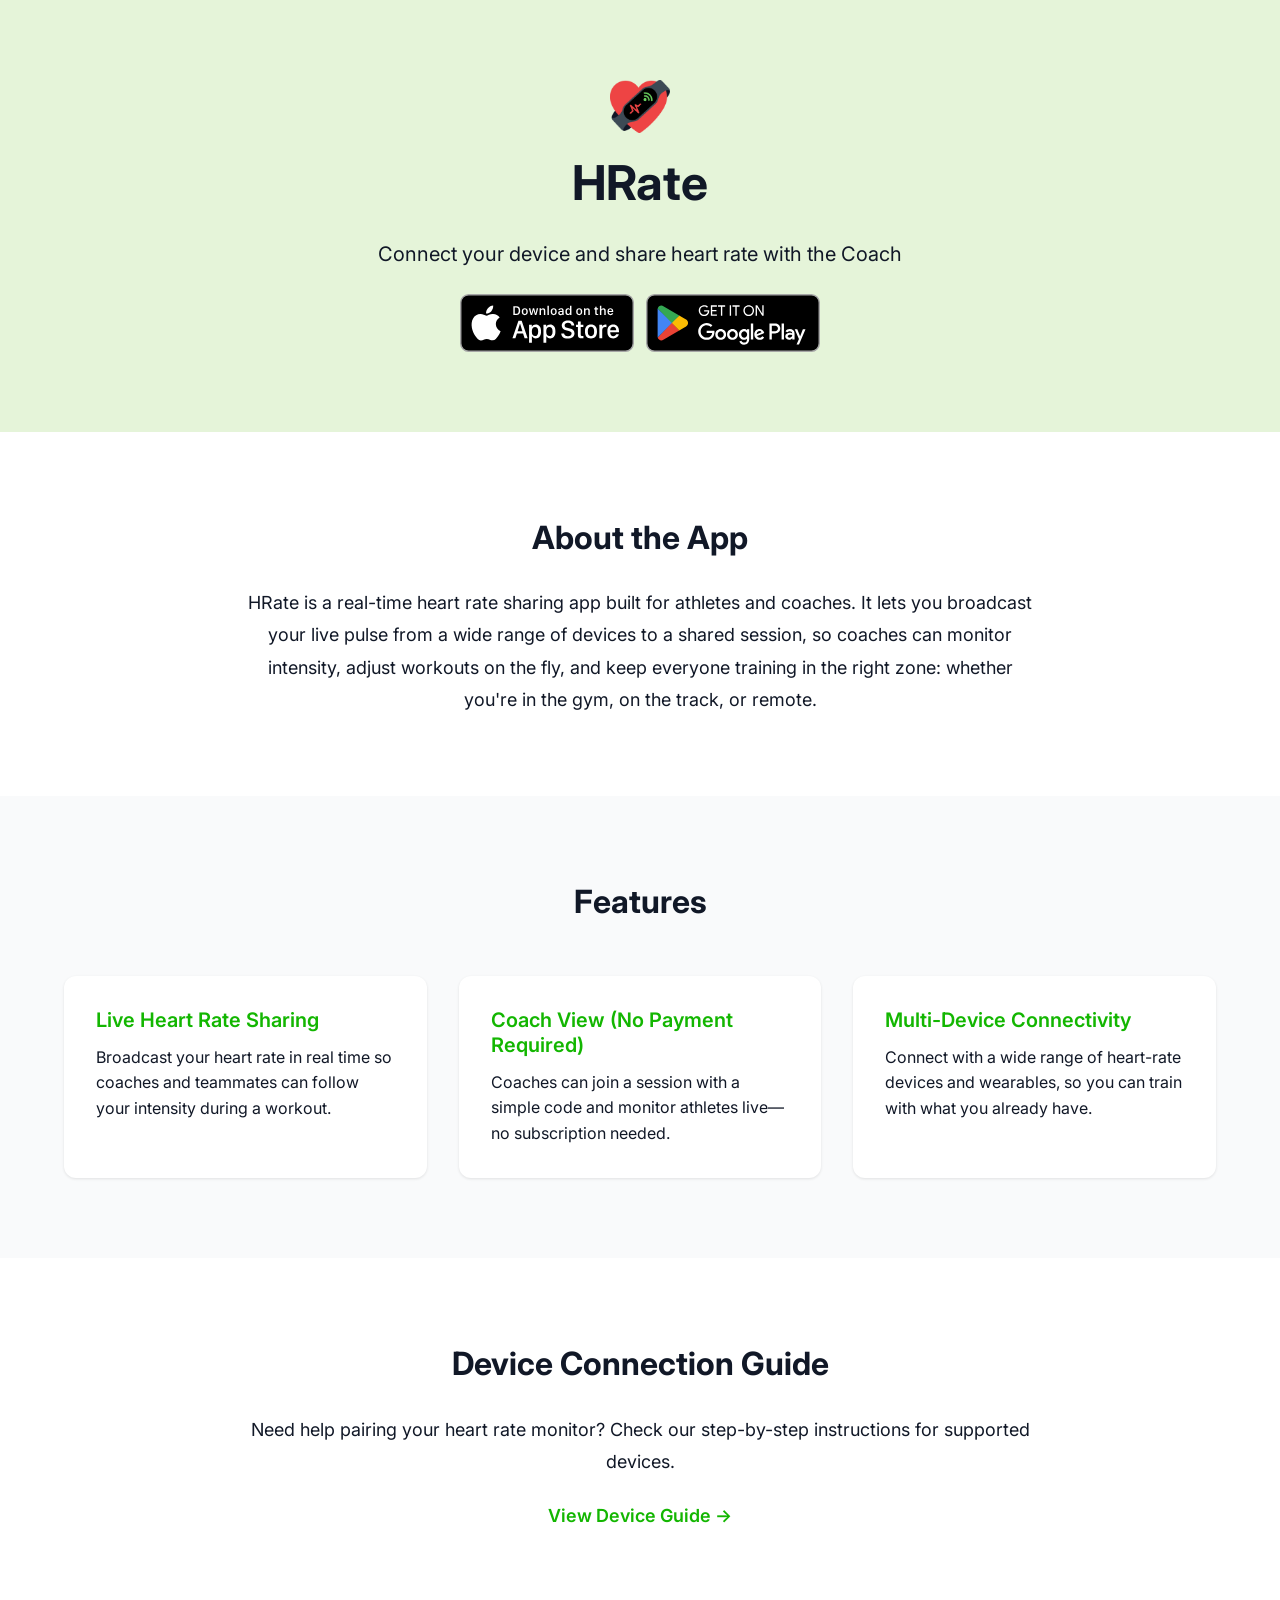
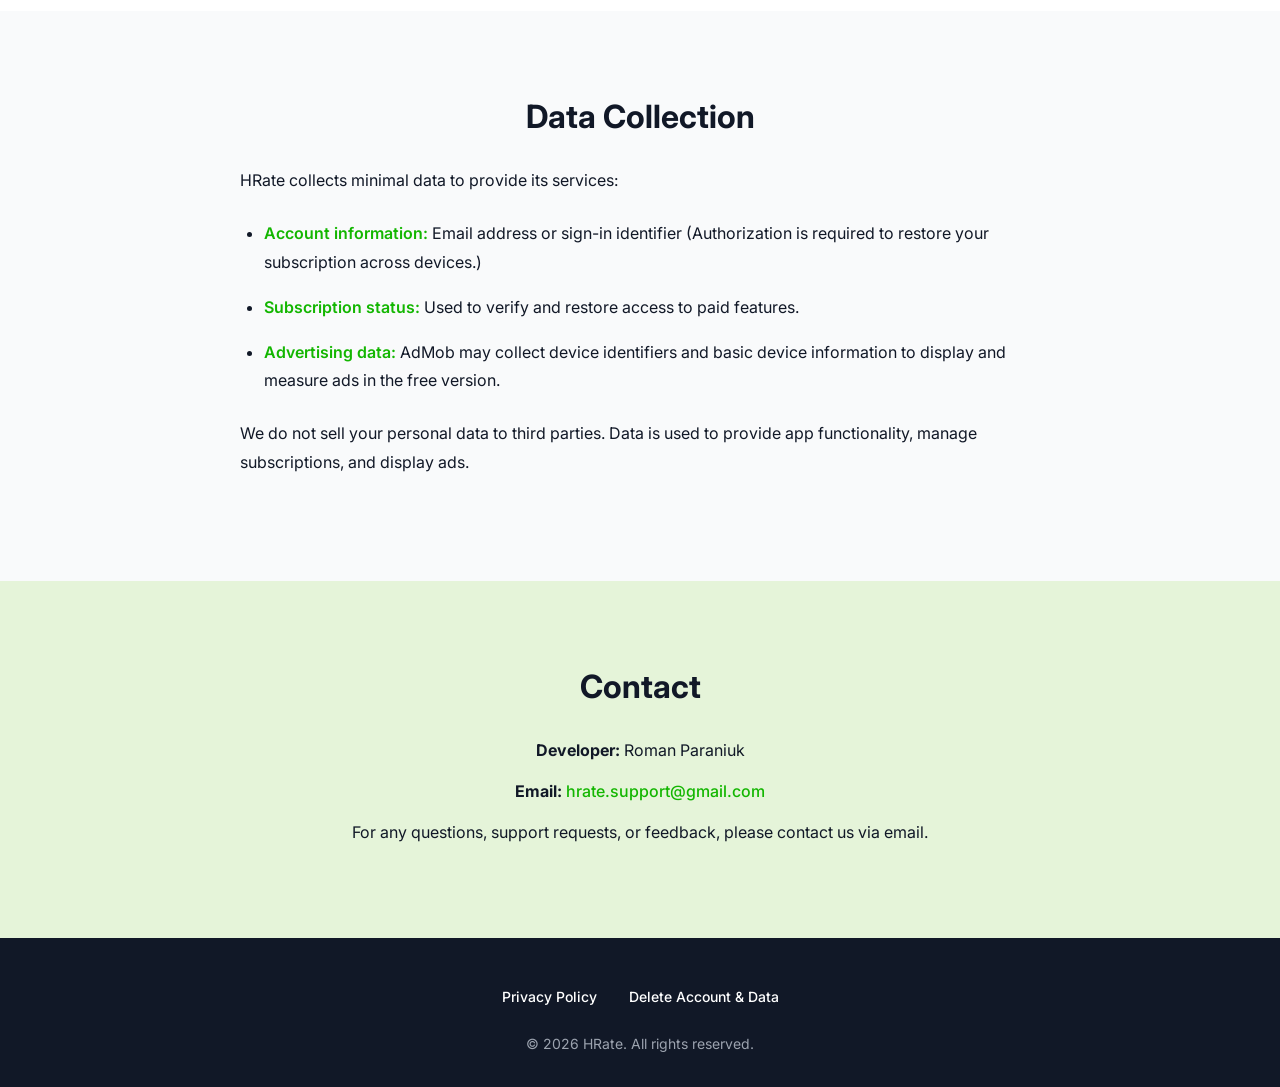
==== index.html @ 050e7916 "site has been updated" ====
<!doctype html>
<html lang="en">
  <head>
    <meta charset="UTF-8" />
    <meta name="viewport" content="width=device-width, initial-scale=1.0" />
    <title>HRate - Real-Time Heart Rate Sharing</title>
    <link rel="preconnect" href="https://fonts.googleapis.com">
    <link rel="preconnect" href="https://fonts.gstatic.com" crossorigin>
    <link href="https://fonts.googleapis.com/css2?family=Inter:wght@400;500;600;700&display=swap" rel="stylesheet">
    <link rel="stylesheet" href="./style.css">
</head>
  <body>
    <header>
      <section class="hero">
        <div class="container">
            <div>
                <img src="./img/heartshare_hero.webp" alt="HRate Logo" class="hero-logo" width="60" height="60">
            </div>
          <h2 class="hero-title">HRate</h2>
          <p class="hero-subtitle">Connect your device and share heart rate with the Coach</p>
            <div class="store-buttons">
                <a href="#" class="store-button"><img src="./img/app-store.svg" alt="" width="120" height="40"></a>
                <a href="#" class="store-button"><img src="./img/google-play.svg" alt="" width="120" height="40"></a>
            </div>
        </div>
      </section>
    </header>

    <main>
      <section class="about">
        <div class="container">
          <h3 class="section-title">About the App</h3>
          <p class="about-text">
            HRate is a real-time heart rate sharing app built for athletes and coaches.
            It lets you broadcast your live pulse from a wide range of devices to a shared session,
            so coaches can monitor intensity, adjust workouts on the fly, and keep everyone training
            in the right zone: whether you're in the gym, on the track, or remote.
          </p>
        </div>
      </section>

      <section class="features">
        <div class="container">
          <h3 class="section-title">Features</h3>
          <div class="feature-grid">
            <div class="feature-card">
              <h4 class="feature-title">Live Heart Rate Sharing</h4>
              <p class="feature-text">
                Broadcast your heart rate in real time so coaches and teammates can follow your
                intensity during a workout.
              </p>
            </div>

            <div class="feature-card">
              <h4 class="feature-title">Coach View (No Payment Required)</h4>
              <p class="feature-text">
                Coaches can join a session with a simple code and monitor athletes live—no
                subscription needed.
              </p>
            </div>

            <div class="feature-card">
              <h4 class="feature-title">Multi-Device Connectivity</h4>
              <p class="feature-text">
                Connect with a wide range of heart-rate devices and wearables, so you can train
                with what you already have.
              </p>
            </div>
          </div>
        </div>
      </section>

      <section class="devices-guide">
        <div class="container">
          <h3 class="section-title">Device Connection Guide</h3>
          <p class="about-text">
            Need help pairing your heart rate monitor? Check our step-by-step instructions for supported devices.
          </p>
          <div style="text-align: center; margin-top: 24px;">
            <a href="./connect-device.html" class="guide-link">View Device Guide &rarr;</a>
          </div>
        </div>
      </section>

      <section class="data-collection">
        <div class="container">
          <h3 class="section-title">Data Collection</h3>
          <p class="data-text">
            HRate collects minimal data to provide its services:
          </p>
          <ul class="data-list">
            <li>
              <strong>Account information:</strong> Email address or sign-in identifier
              (Authorization is required to restore your subscription across devices.)
            </li>
            <li>
              <strong>Subscription status:</strong> Used to verify and restore access to paid features.
            </li>
            <li>
              <strong>Advertising data:</strong> AdMob may collect device identifiers and basic
              device information to display and measure ads in the free version.
            </li>
          </ul>
          <p class="data-text">
            We do not sell your personal data to third parties. Data is used to provide app
            functionality, manage subscriptions, and display ads.
          </p>
        </div>
      </section>

      <section id="contact" class="contact">
        <div class="container">
          <h3 class="section-title">Contact</h3>
          <p class="contact-text"><strong>Developer:</strong> Roman Paraniuk</p>
          <p class="contact-text"><strong>Email:</strong> <a href="mailto:hrate.support@gmail.com">hrate.support@gmail.com</a></p>
          <p class="contact-text">
            For any questions, support requests, or feedback, please contact us via email.
          </p>
        </div>
      </section>
    </main>

    <footer class="footer">
      <div class="container">
        <nav class="footer-nav">
          <a href="./privacy.html" class="footer-link">Privacy Policy</a>
          <a href="./delete-account.html" class="footer-link">Delete Account & Data</a>
        </nav>
        <p class="footer-copyright">&copy; 2026 HRate. All rights reserved.</p>
      </div>
    </footer>
  </body>
</html>
---- style.css ----
* {
    margin: 0;
    padding: 0;
    box-sizing: border-box;
}

body {
    font-family: 'Inter', -apple-system, BlinkMacSystemFont, 'Segoe UI', Roboto, sans-serif;
    color: #111827;
    line-height: 1.6;
    background-color: #ffffff;
}

.container {
    max-width: 1200px;
    margin: 0 auto;
    padding: 0 24px;
}

.header {
    padding: 24px 0;
    border-bottom: 1px solid #e5e7eb;
}

.logo {
    font-size: 24px;
    font-weight: 700;
    color: #13B601;
    text-decoration: none;
    display: flex;
    align-items: center;
    gap: 8px;
    width: fit-content;
    text-align: center;
    margin: 0 auto;
}

.hero-logo {
    width: 60px;
    height: auto;
    display: block;
    margin: 0 auto 12px;
    padding: 0;
}

.header-logo {
    width: 32px;
    height: auto;
    display: block;
    margin: 0;
    padding: 0;
    border-radius: 8px;
}

.hero {
    background-color: #E5F4D9;
    padding: 80px 0;
    text-align: center;
}

.hero-title {
    font-size: 48px;
    font-weight: 700;
    color: #111827;
    margin-bottom: 16px;
}

.hero-subtitle {
    font-size: 20px;
    color: #111827;
    font-weight: 400;
    max-width: 600px;
    margin: 0 auto;
}

.store-buttons {
    display: grid;
    gap: 12px;
    grid-template-columns: 1fr 1fr;
    max-width: 360px;
    margin: 24px auto 0;
}

.store-button {
    transition: all .3s ease-in-out;
    width: 100%;
}

.store-button img {
    width: 100%;
    height: auto;
    display: block;
}

.store-button:hover, .store-button:focus {
    filter: brightness(1.1);
    transform: scale(1.05);
}

.about {
    padding: 80px 0;
}

.section-title {
    font-size: 32px;
    font-weight: 700;
    color: #111827;
    margin-bottom: 24px;
    text-align: center;
}

.about-text {
    font-size: 18px;
    line-height: 1.8;
    color: #111827;
    max-width: 800px;
    margin: 0 auto;
    text-align: center;
}

.features {
    background-color: #f9fafb;
    padding: 80px 0;
}

.feature-grid {
    display: grid;
    grid-template-columns: repeat(3, 1fr);
    gap: 32px;
    margin-top: 48px;
}

.feature-card {
    background-color: #ffffff;
    padding: 32px;
    border-radius: 12px;
    box-shadow: 0 1px 3px rgba(0, 0, 0, 0.1);
    transition: transform 0.2s, box-shadow 0.2s;
}

.feature-card:hover {
    transform: translateY(-4px);
    box-shadow: 0 4px 12px rgba(19, 182, 1, 0.15);
}

.feature-title {
    font-size: 20px;
    font-weight: 600;
    color: #13B601;
    margin-bottom: 12px;
    line-height: 1.25;
}

.feature-text {
    font-size: 16px;
    line-height: 1.6;
    color: #111827;
}

.data-collection {
    padding: 80px 0;
    background-color: #f9fafb;
}

.devices-guide {
    padding: 80px 0;
}

.guide-link {
    color: #13B601;
    font-size: 18px;
    font-weight: 600;
    text-decoration: none;
    transition: color 0.2s;
}

.guide-link:hover {
    text-decoration: underline;
}

.data-text {
    font-size: 16px;
    line-height: 1.8;
    color: #111827;
    max-width: 800px;
    margin: 0 auto 24px;
}

.data-list {
    max-width: 800px;
    margin: 24px auto;
    padding-left: 24px;
}

.data-list li {
    font-size: 16px;
    line-height: 1.8;
    color: #111827;
    margin-bottom: 16px;
}

.data-list strong {
    color: #13B601;
    font-weight: 600;
}

.contact {
    background-color: #E5F4D9;
    padding: 80px 0;
}

.contact-text {
    font-size: 16px;
    line-height: 1.8;
    color: #111827;
    max-width: 800px;
    margin: 0 auto 12px;
    text-align: center;
}

.contact-text a {
    color: #13B601;
    text-decoration: none;
    font-weight: 500;
}

.contact-text a:hover {
    text-decoration: underline;
}

.footer {
    background-color: #111827;
    color: #ffffff;
    padding: 48px 0 32px;
}

.footer-nav {
    display: flex;
    justify-content: center;
    gap: 32px;
    margin-bottom: 24px;
    flex-wrap: wrap;
}

.footer-link {
    color: #ffffff;
    text-decoration: none;
    font-size: 14px;
    font-weight: 500;
    transition: color 0.2s;
}

.footer-link:hover {
    color: #13B601;
}

.footer-copyright {
    text-align: center;
    font-size: 14px;
    color: #9ca3af;
}

.legal-page {
    padding: 80px 0;
    max-width: 900px;
    margin: 0 auto;
}

.legal-title {
    font-size: 40px;
    font-weight: 700;
    color: #111827;
    margin-bottom: 16px;
}

.legal-updated {
    font-size: 14px;
    color: #6b7280;
    margin-bottom: 48px;
}

.legal-content h2 {
    font-size: 24px;
    font-weight: 600;
    color: #13B601;
    margin-top: 48px;
    margin-bottom: 16px;
}

.legal-content p {
    font-size: 16px;
    line-height: 1.8;
    color: #111827;
    margin-bottom: 16px;
}

.legal-content ul,
.legal-content ol {
    margin: 16px 0 24px 24px;
}

.legal-content li {
    font-size: 16px;
    line-height: 1.8;
    color: #111827;
    margin-bottom: 12px;
}

.legal-content strong {
    font-weight: 600;
    color: #111827;
}

.legal-content a {
    color: #13B601;
    text-decoration: none;
    font-weight: 500;
}

.legal-content a:hover {
    text-decoration: underline;
}

.device-intro {
    padding: 80px 0;
    text-align: center;
}

.device-list {
    list-style: none;
    margin: 24px 0 0;
    padding: 0;
}

.device-list li {
    margin-bottom: 8px;
}

.device-list li a {
    color: #13B601;
    font-size: 18px;
    font-weight: 500;
    text-decoration: none;
}

.device-list li a:hover {
    text-decoration: underline;
}

.device-section {
    padding: 80px 0;
}

.device-section--grey {
    background-color: #f9fafb;
}

.device-section--white {
    background-color: #ffffff;
}

.device-title {
    font-size: 28px;
    font-weight: 600;
    color: #13B601;
    margin-bottom: 32px;
    text-align: center;
}

.device-title small {
    display: block;
    font-size: 16px;
    font-weight: 400;
    color: #6b7280;
    margin-top: 4px;
}

.device-steps {
    display: flex;
    flex-wrap: wrap;
    justify-content: center;
    gap: 32px;
}

.device-step {
    text-align: center;
    display: flex;
    flex-direction: column;
    align-items: center;
    width: 280px;
}

.device-step-img {
    width: 100%;
    max-width: 280px;
    height: auto;
    border-radius: 12px;
    box-shadow: 0 1px 3px rgba(0, 0, 0, 0.1);
    margin-bottom: 16px;
}

.device-step-desc {
    font-size: 15px;
    line-height: 1.6;
    color: #111827;
    max-width: 280px;
}

.device-step--video {
    width: 100%;
    max-width: 640px;
}

.device-video-wrap {
    position: relative;
    width: 100%;
    padding-bottom: 56.25%;
    border-radius: 12px;
    overflow: hidden;
    box-shadow: 0 1px 3px rgba(0, 0, 0, 0.1);
    margin-bottom: 16px;
}

.device-video-wrap iframe {
    position: absolute;
    inset: 0;
    width: 100%;
    height: 100%;
    border: none;
}

.device-step--video .device-step-desc {
    max-width: 640px;
    text-align: center;
}

@media (max-width: 768px) {
    .hero-title {
        font-size: 36px;
    }

    .hero-subtitle {
        font-size: 18px;
    }

    .section-title {
        font-size: 28px;
    }

    .about,
    .features,
    .data-collection,
    .contact {
        padding: 48px 0;
    }

    .feature-grid {
        grid-template-columns: 1fr;
    }

    .device-steps {
        grid-template-columns: 1fr;
    }

    .device-section {
        padding: 48px 0;
    }

    .device-intro {
        padding: 48px 0;
    }

    .device-title {
        font-size: 24px;
    }

    .legal-page {
        padding: 48px 0;
    }

    .legal-title {
        font-size: 32px;
    }

    .legal-content h2 {
        font-size: 20px;
    }

    .footer-nav {
        flex-direction: column;
        align-items: center;
        gap: 16px;
    }
}
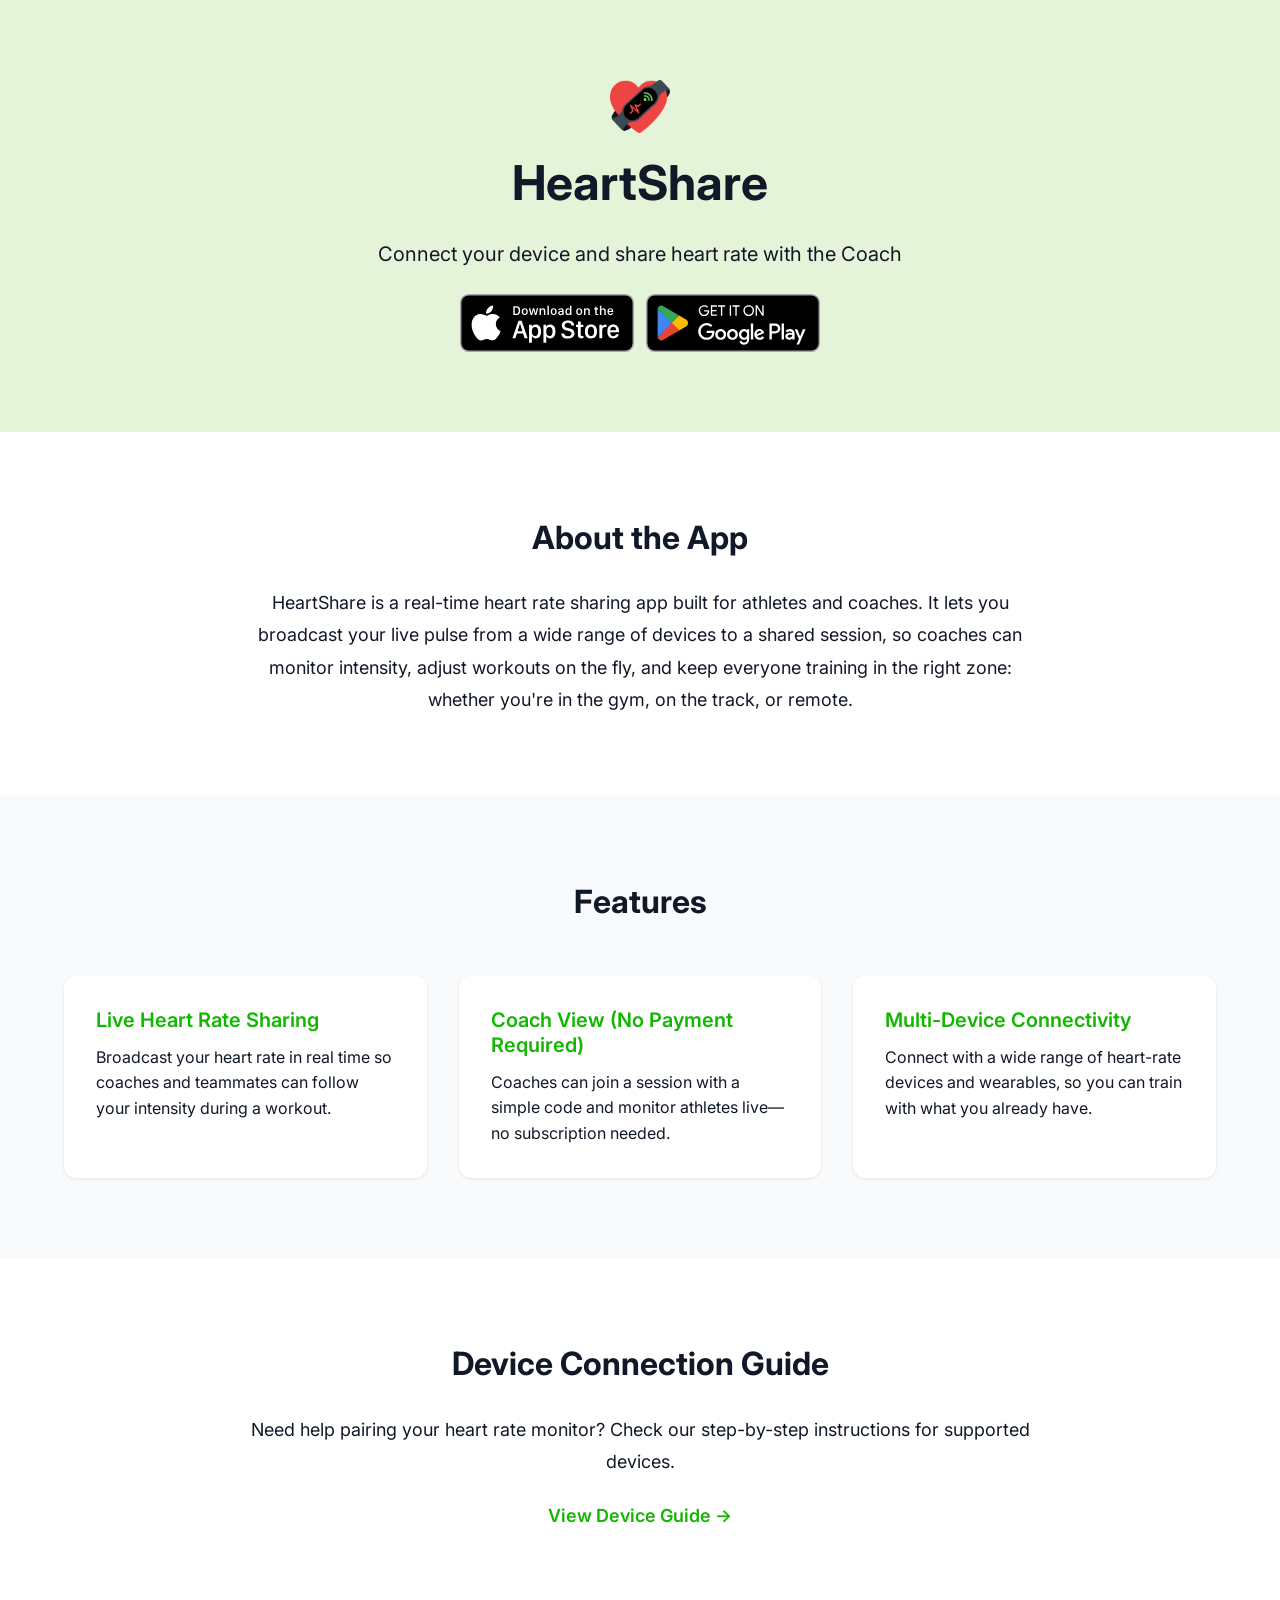
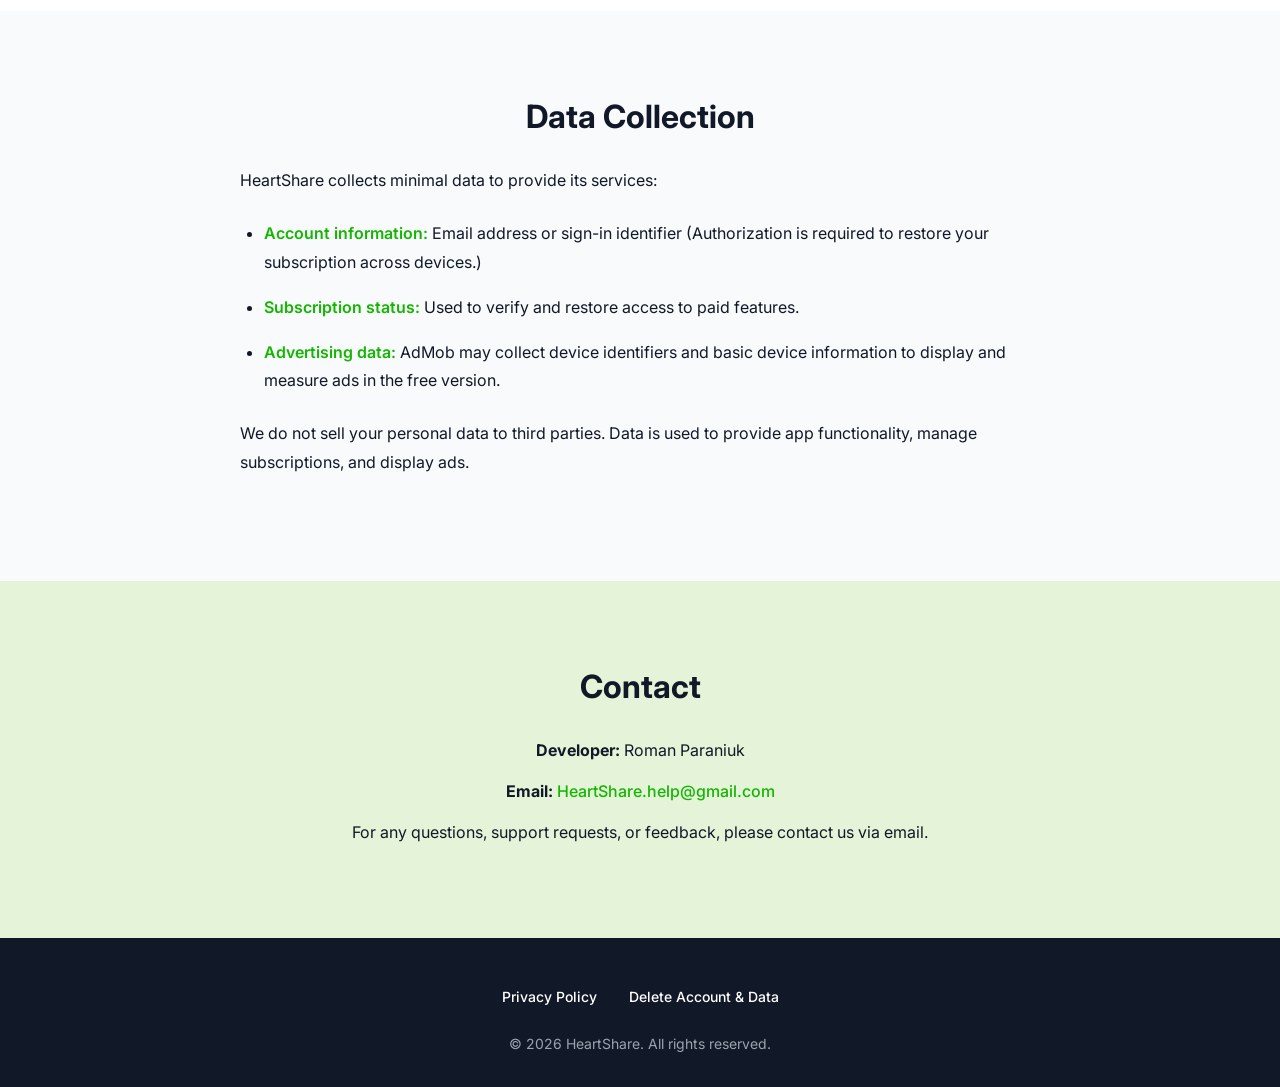
==== commit 34dbb89e: "renamed to HeartShare" ====
--- a/index.html
+++ b/index.html
@@ -3,7 +3,7 @@
   <head>
     <meta charset="UTF-8" />
     <meta name="viewport" content="width=device-width, initial-scale=1.0" />
-    <title>HRate - Real-Time Heart Rate Sharing</title>
+    <title>HeartShare - Real-Time Heart Rate Sharing</title>
     <link rel="preconnect" href="https://fonts.googleapis.com">
     <link rel="preconnect" href="https://fonts.gstatic.com" crossorigin>
     <link href="https://fonts.googleapis.com/css2?family=Inter:wght@400;500;600;700&display=swap" rel="stylesheet">
@@ -14,9 +14,9 @@
       <section class="hero">
         <div class="container">
             <div>
-                <img src="./img/heartshare_hero.webp" alt="HRate Logo" class="hero-logo" width="60" height="60">
+                <img src="./img/heartshare_hero.webp" alt="HeartShare Logo" class="hero-logo" width="60" height="60">
             </div>
-          <h2 class="hero-title">HRate</h2>
+          <h2 class="hero-title">HeartShare</h2>
           <p class="hero-subtitle">Connect your device and share heart rate with the Coach</p>
             <div class="store-buttons">
                 <a href="#" class="store-button"><img src="./img/app-store.svg" alt="" width="120" height="40"></a>
@@ -31,7 +31,7 @@
         <div class="container">
           <h3 class="section-title">About the App</h3>
           <p class="about-text">
-            HRate is a real-time heart rate sharing app built for athletes and coaches.
+            HeartShare is a real-time heart rate sharing app built for athletes and coaches.
             It lets you broadcast your live pulse from a wide range of devices to a shared session,
             so coaches can monitor intensity, adjust workouts on the fly, and keep everyone training
             in the right zone: whether you're in the gym, on the track, or remote.
@@ -86,7 +86,7 @@
         <div class="container">
           <h3 class="section-title">Data Collection</h3>
           <p class="data-text">
-            HRate collects minimal data to provide its services:
+            HeartShare collects minimal data to provide its services:
           </p>
           <ul class="data-list">
             <li>
@@ -112,7 +112,7 @@
         <div class="container">
           <h3 class="section-title">Contact</h3>
           <p class="contact-text"><strong>Developer:</strong> Roman Paraniuk</p>
-          <p class="contact-text"><strong>Email:</strong> <a href="mailto:hrate.support@gmail.com">hrate.support@gmail.com</a></p>
+          <p class="contact-text"><strong>Email:</strong> <a href="mailto:HeartShare.help@gmail.com">HeartShare.help@gmail.com</a></p>
           <p class="contact-text">
             For any questions, support requests, or feedback, please contact us via email.
           </p>
@@ -126,7 +126,7 @@
           <a href="./privacy.html" class="footer-link">Privacy Policy</a>
           <a href="./delete-account.html" class="footer-link">Delete Account & Data</a>
         </nav>
-        <p class="footer-copyright">&copy; 2026 HRate. All rights reserved.</p>
+        <p class="footer-copyright">&copy; 2026 HeartShare. All rights reserved.</p>
       </div>
     </footer>
   </body>
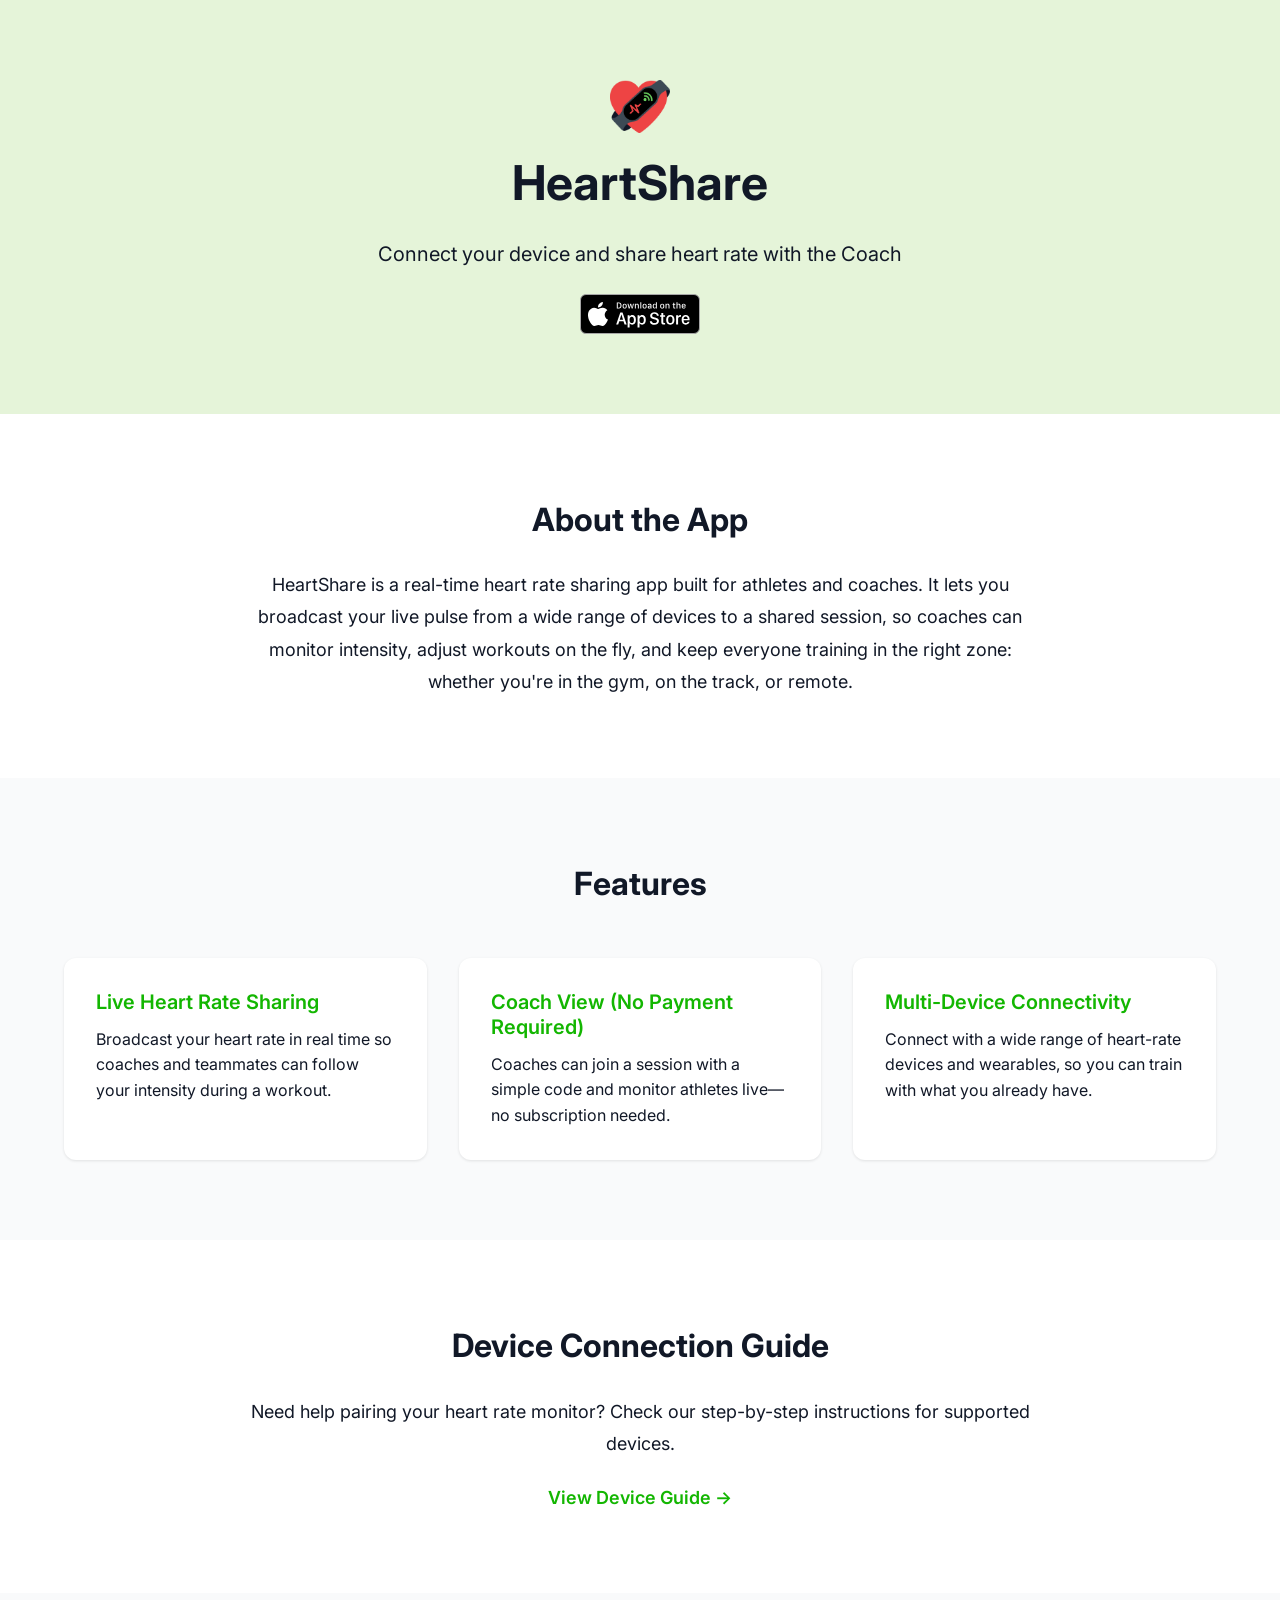
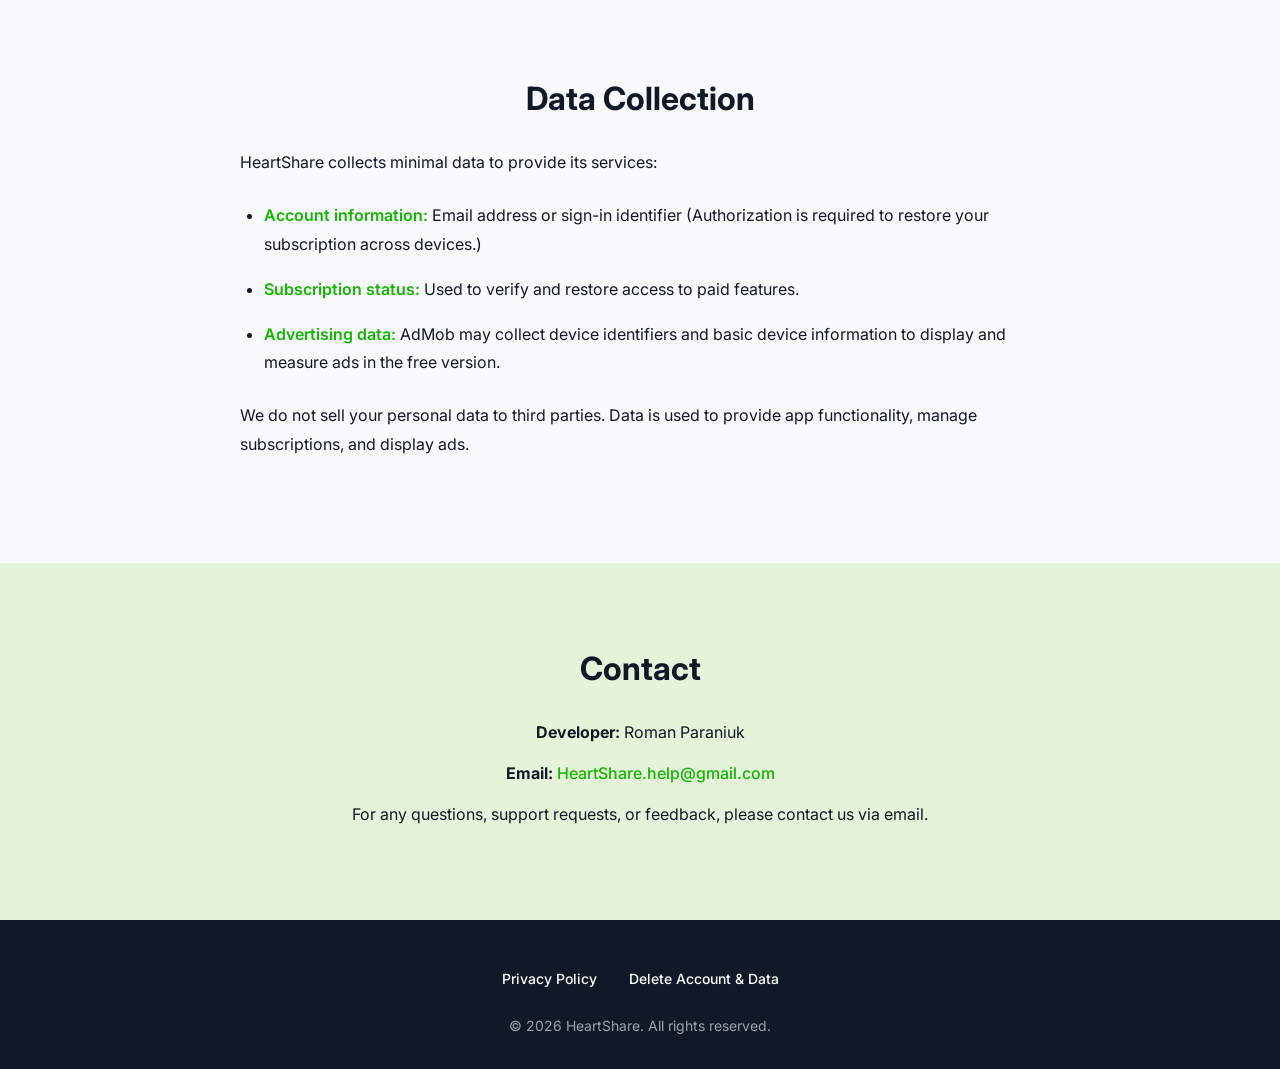
==== commit ebf19422: "Add App Store link and update button layout" ====
--- a/index.html
+++ b/index.html
@@ -18,9 +18,8 @@
             </div>
           <h2 class="hero-title">HeartShare</h2>
           <p class="hero-subtitle">Connect your device and share heart rate with the Coach</p>
-            <div class="store-buttons">
-                <a href="#" class="store-button"><img src="./img/app-store.svg" alt="" width="120" height="40"></a>
-                <a href="#" class="store-button"><img src="./img/google-play.svg" alt="" width="120" height="40"></a>
+            <div class="store-button-container">
+                <a href="https://apps.apple.com/ua/app/heartshare/id6759251996" target="_blank" class="store-button"><img src="./img/app-store.svg" alt="Download on the App Store" width="120" height="40"></a>
             </div>
         </div>
       </section>
--- a/style.css
+++ b/style.css
@@ -73,11 +73,9 @@
     margin: 0 auto;
 }
 
-.store-buttons {
-    display: grid;
-    gap: 12px;
-    grid-template-columns: 1fr 1fr;
-    max-width: 360px;
+.store-button-container {
+    display: flex;
+    max-width: 120px;
     margin: 24px auto 0;
 }
 
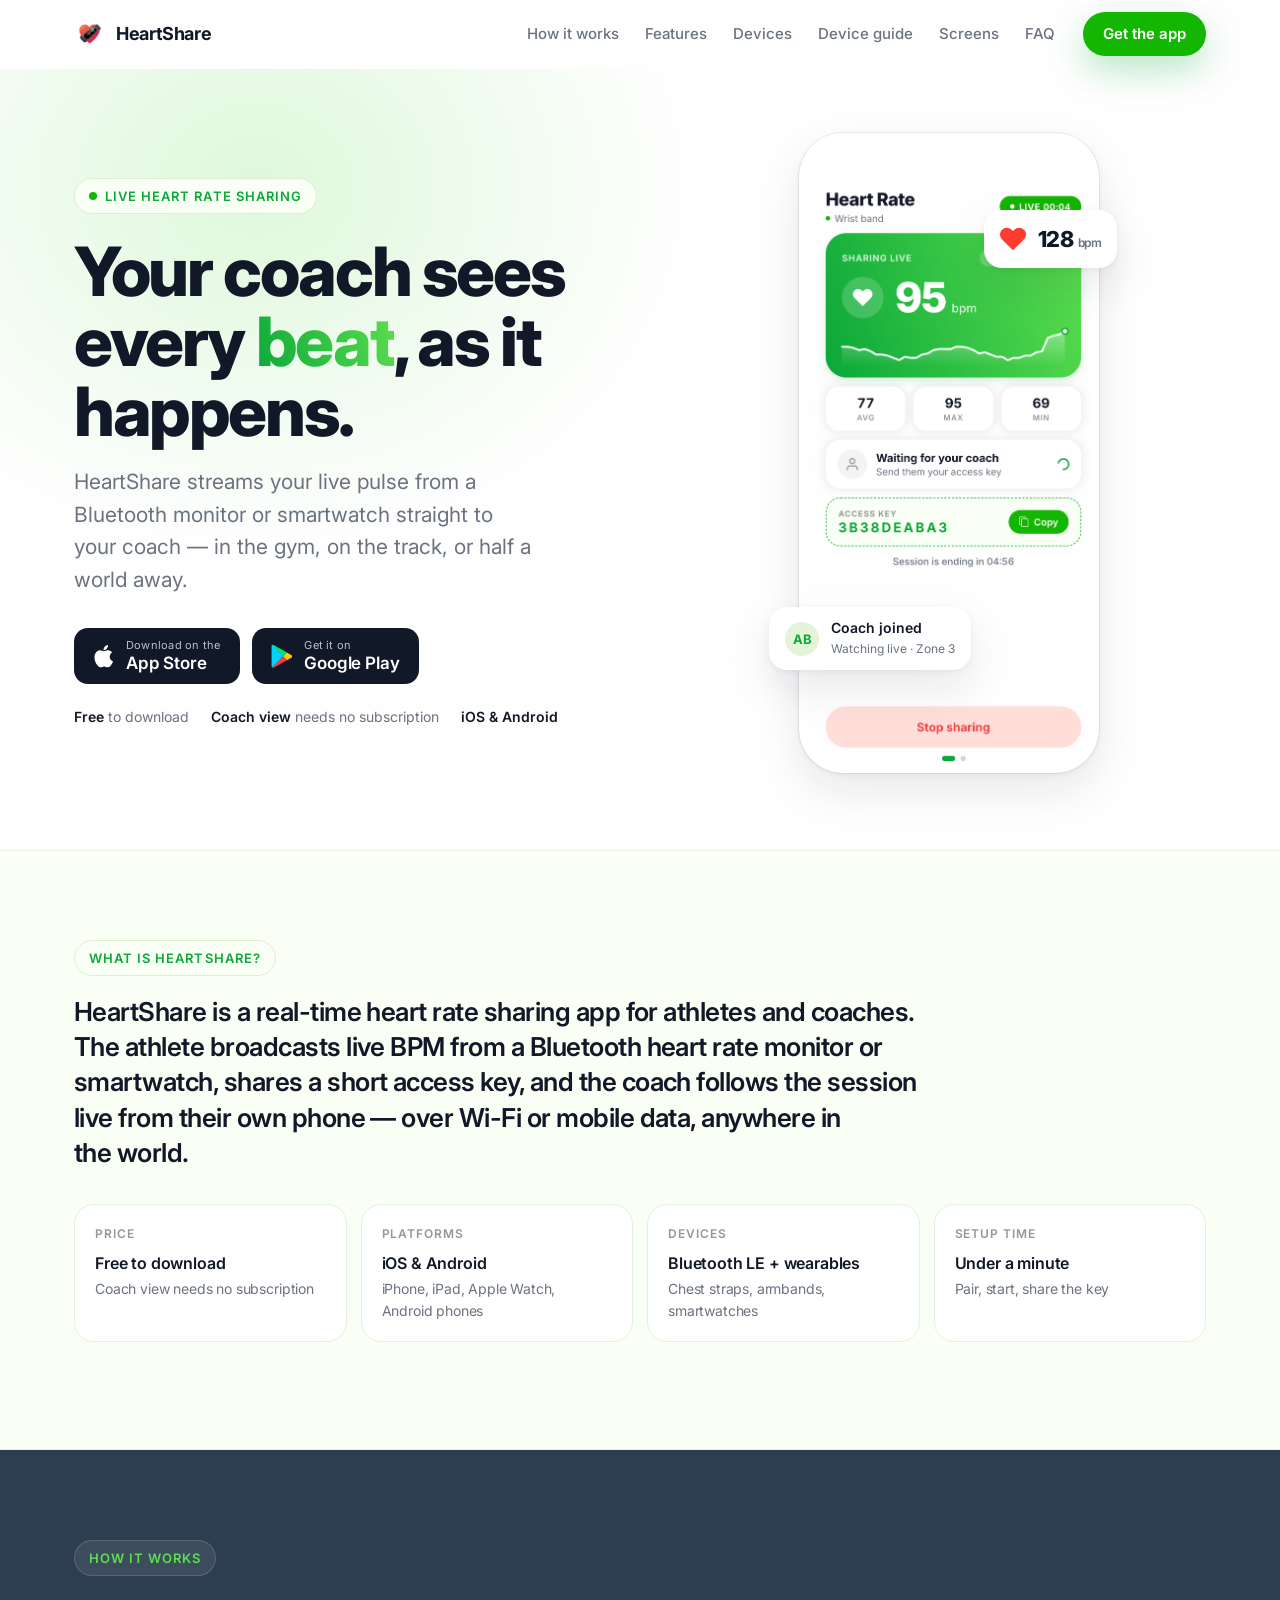
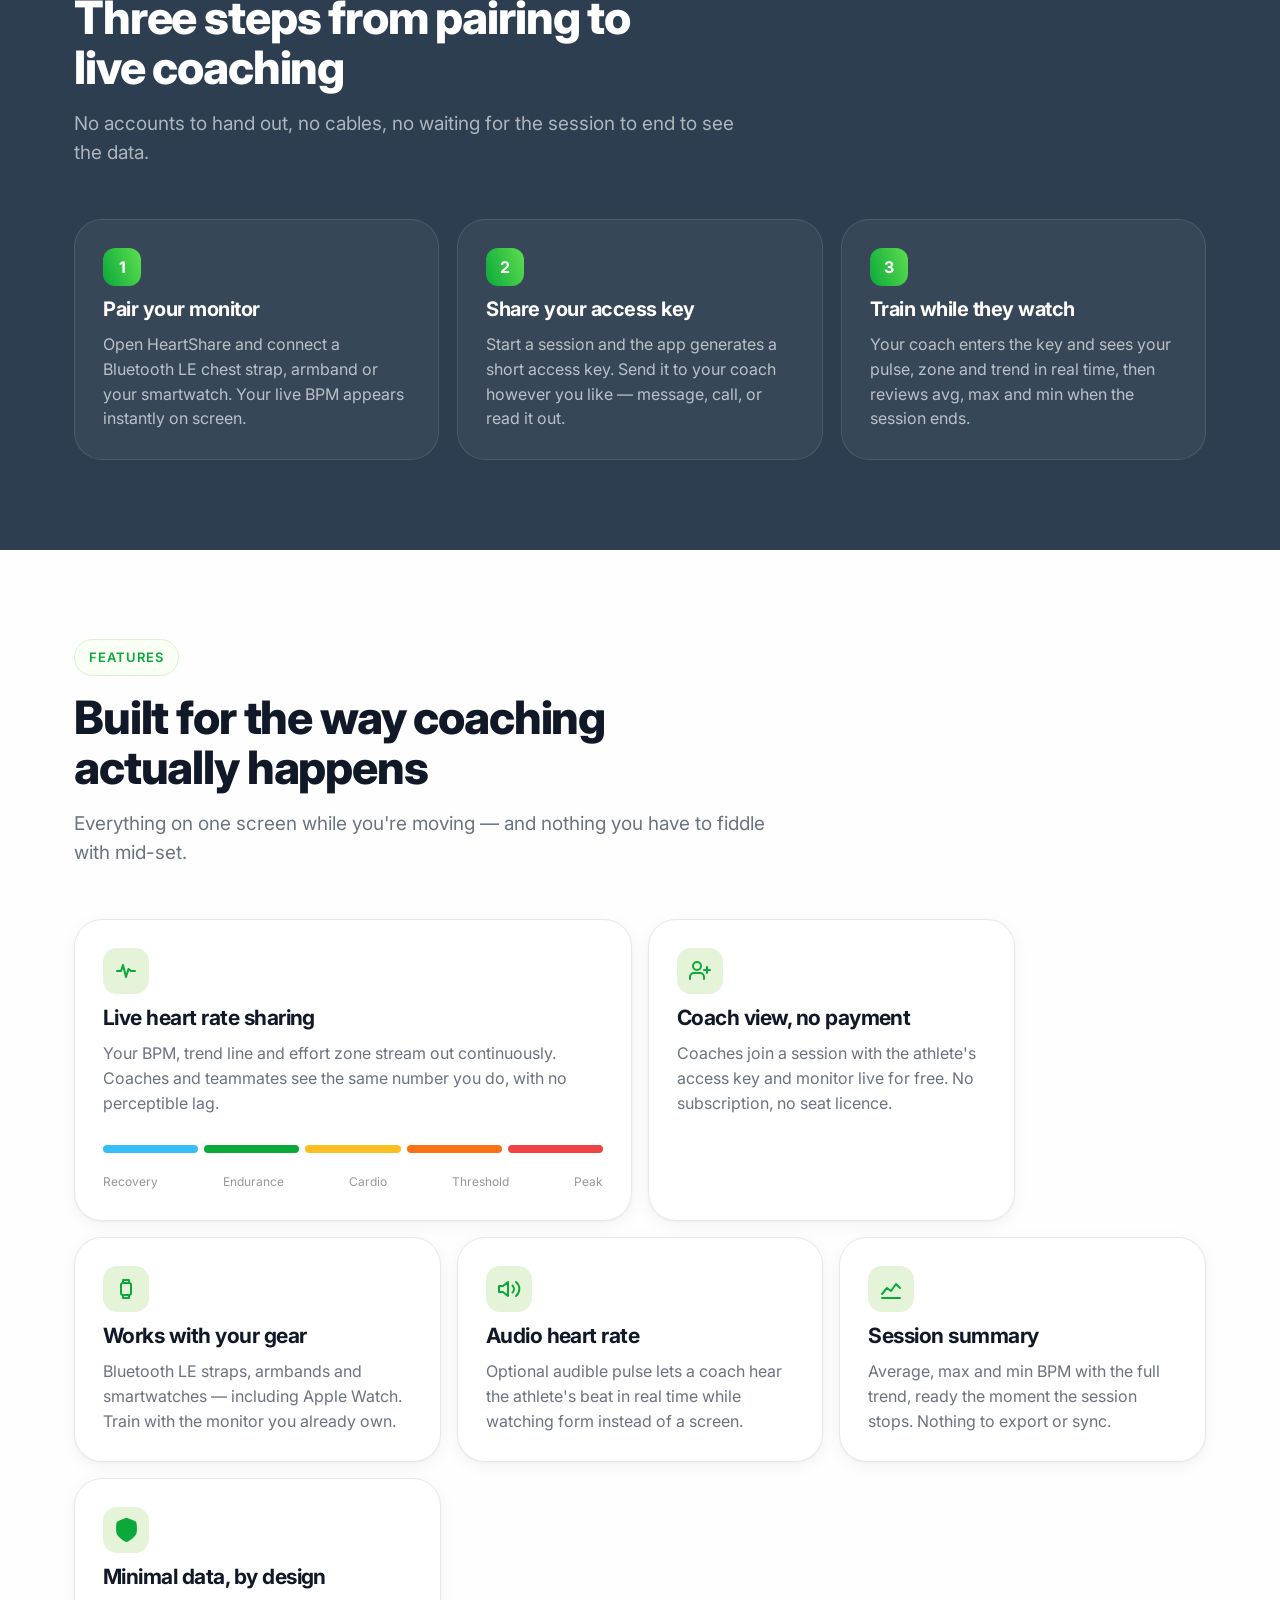
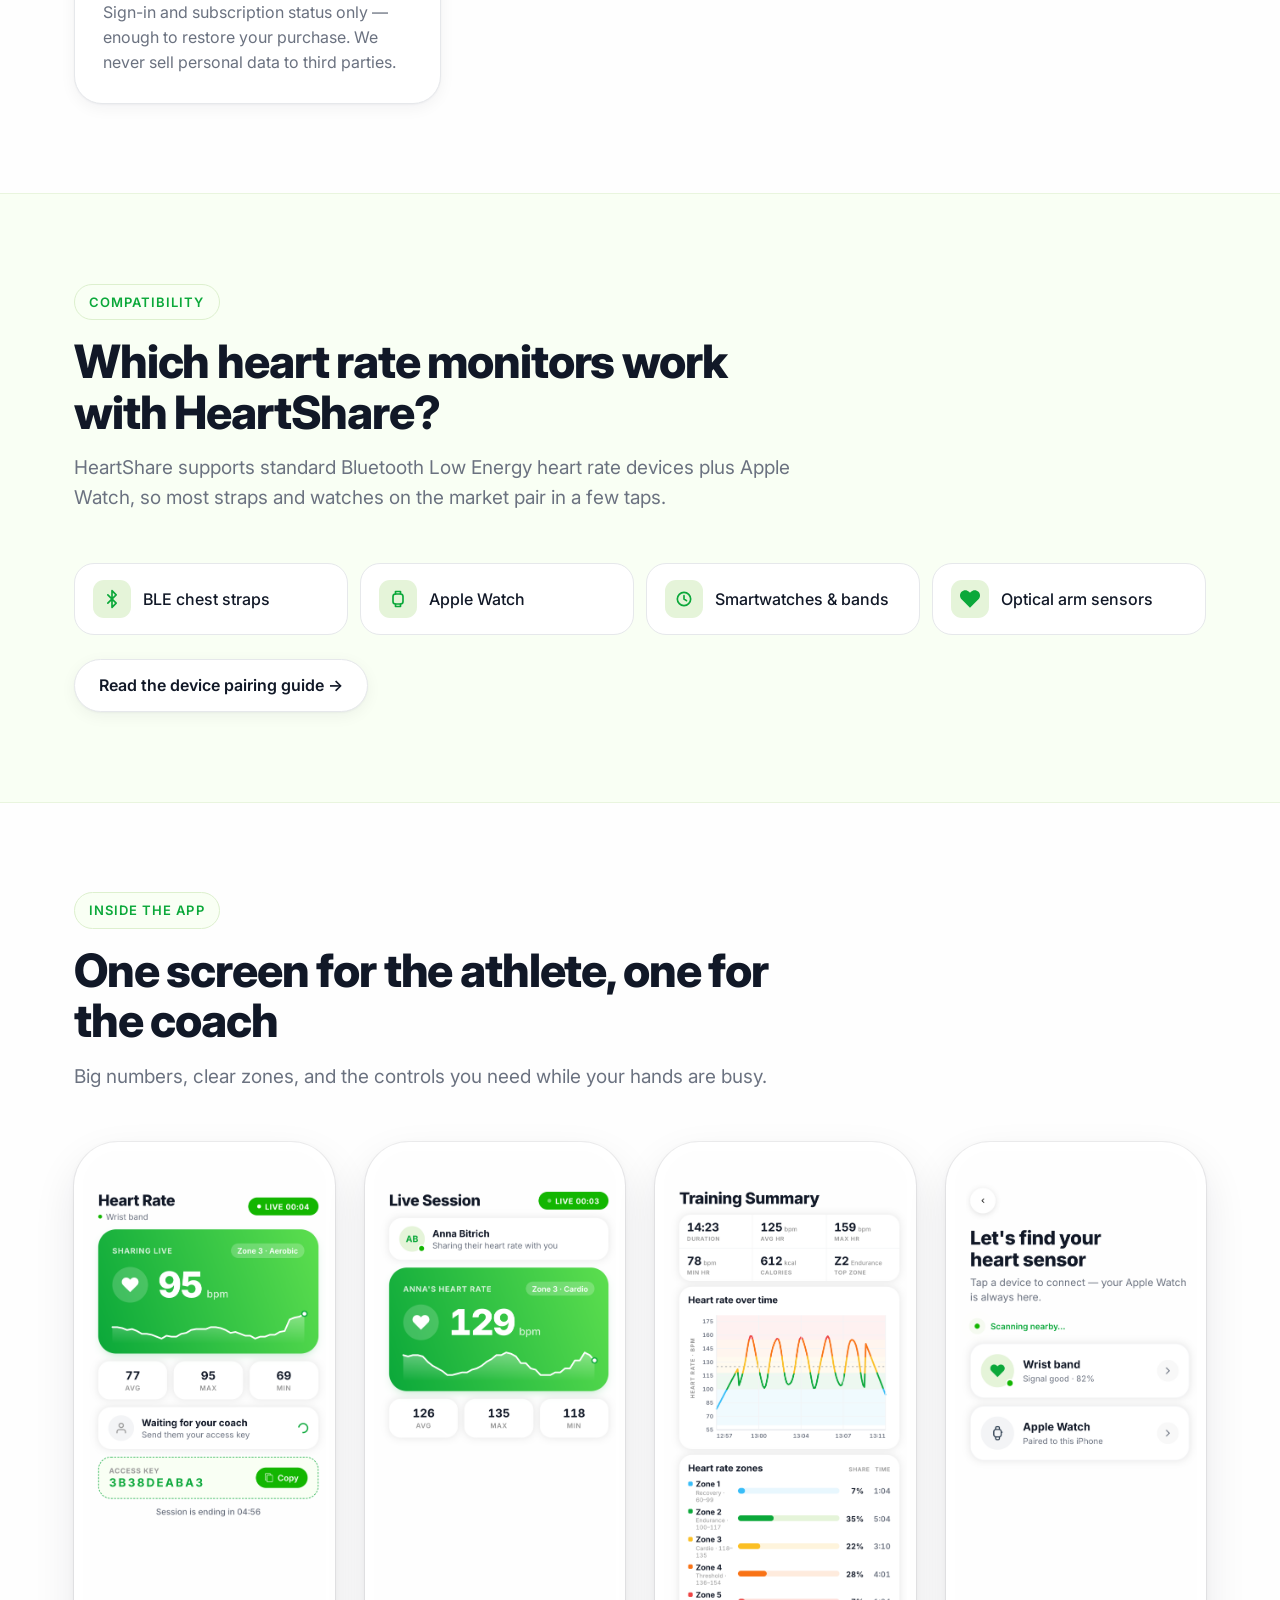
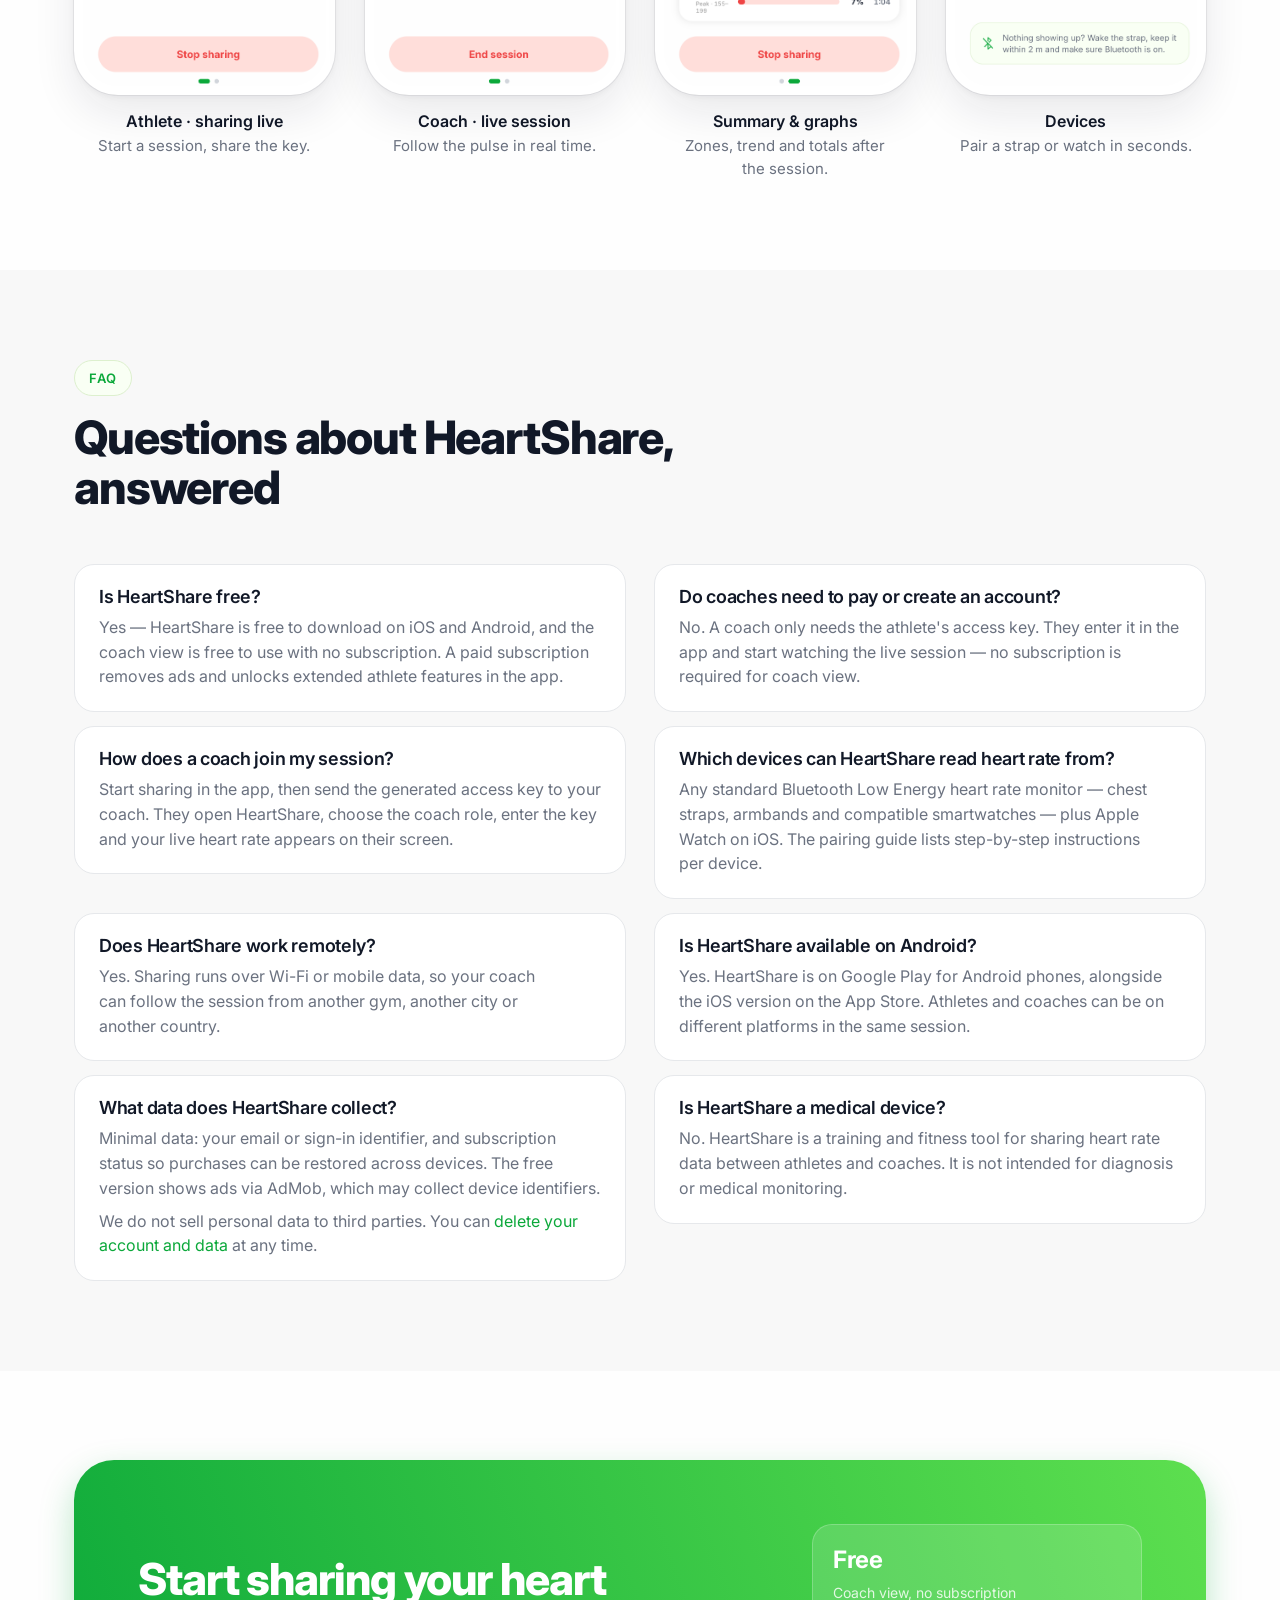
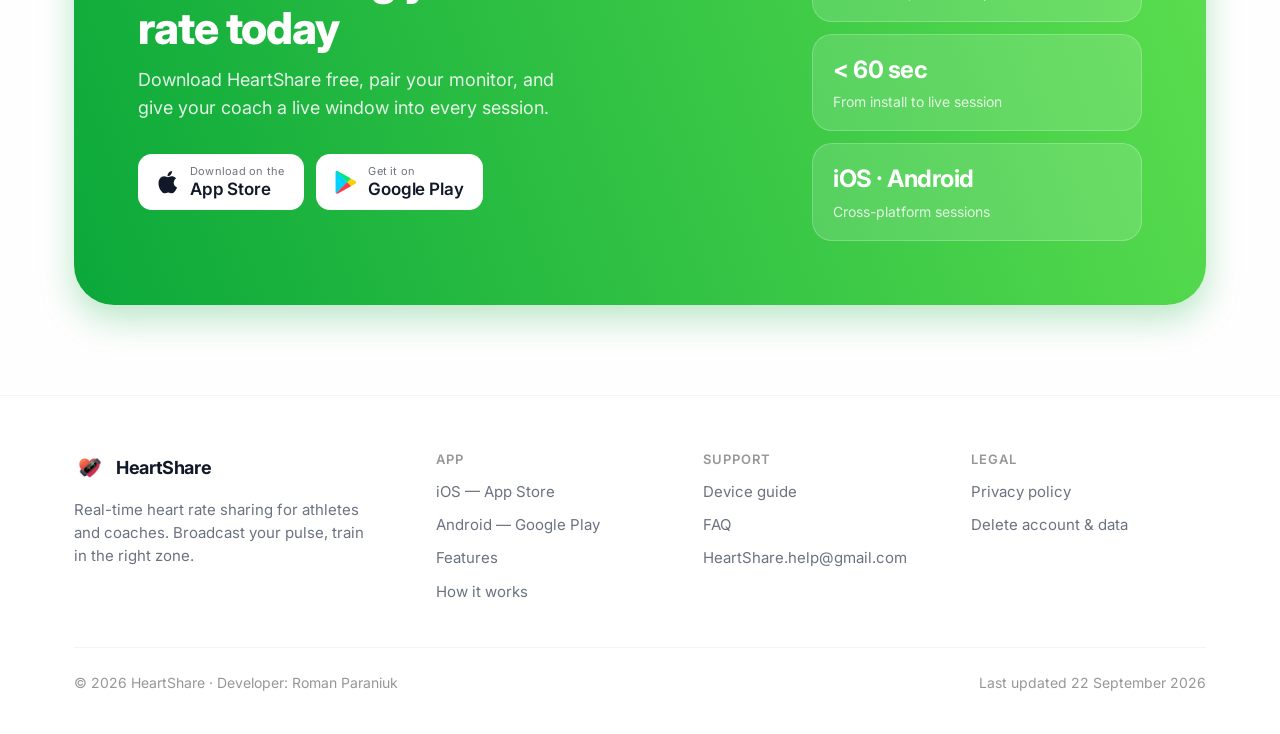
==== commit d5ad064a: "updated to new version of site" ====
--- a/index.html
+++ b/index.html
@@ -1,132 +1,277 @@
-<!doctype html>
-<html lang="en">
-  <head>
-    <meta charset="UTF-8" />
-    <meta name="viewport" content="width=device-width, initial-scale=1.0" />
-    <title>HeartShare - Real-Time Heart Rate Sharing</title>
-    <link rel="preconnect" href="https://fonts.googleapis.com">
-    <link rel="preconnect" href="https://fonts.gstatic.com" crossorigin>
-    <link href="https://fonts.googleapis.com/css2?family=Inter:wght@400;500;600;700&display=swap" rel="stylesheet">
-    <link rel="stylesheet" href="./style.css">
-</head>
-  <body>
-    <header>
-      <section class="hero">
-        <div class="container">
-            <div>
-                <img src="./img/heartshare_hero.webp" alt="HeartShare Logo" class="hero-logo" width="60" height="60">
-            </div>
-          <h2 class="hero-title">HeartShare</h2>
-          <p class="hero-subtitle">Connect your device and share heart rate with the Coach</p>
-            <div class="store-button-container">
-                <a href="https://apps.apple.com/ua/app/heartshare/id6759251996" target="_blank" class="store-button"><img src="./img/app-store.svg" alt="Download on the App Store" width="120" height="40"></a>
-            </div>
-        </div>
-      </section>
-    </header>
-
-    <main>
-      <section class="about">
-        <div class="container">
-          <h3 class="section-title">About the App</h3>
-          <p class="about-text">
-            HeartShare is a real-time heart rate sharing app built for athletes and coaches.
-            It lets you broadcast your live pulse from a wide range of devices to a shared session,
-            so coaches can monitor intensity, adjust workouts on the fly, and keep everyone training
-            in the right zone: whether you're in the gym, on the track, or remote.
-          </p>
-        </div>
-      </section>
-
-      <section class="features">
-        <div class="container">
-          <h3 class="section-title">Features</h3>
-          <div class="feature-grid">
-            <div class="feature-card">
-              <h4 class="feature-title">Live Heart Rate Sharing</h4>
-              <p class="feature-text">
-                Broadcast your heart rate in real time so coaches and teammates can follow your
-                intensity during a workout.
-              </p>
-            </div>
-
-            <div class="feature-card">
-              <h4 class="feature-title">Coach View (No Payment Required)</h4>
-              <p class="feature-text">
-                Coaches can join a session with a simple code and monitor athletes live—no
-                subscription needed.
-              </p>
-            </div>
-
-            <div class="feature-card">
-              <h4 class="feature-title">Multi-Device Connectivity</h4>
-              <p class="feature-text">
-                Connect with a wide range of heart-rate devices and wearables, so you can train
-                with what you already have.
-              </p>
-            </div>
-          </div>
-        </div>
-      </section>
-
-      <section class="devices-guide">
-        <div class="container">
-          <h3 class="section-title">Device Connection Guide</h3>
-          <p class="about-text">
-            Need help pairing your heart rate monitor? Check our step-by-step instructions for supported devices.
-          </p>
-          <div style="text-align: center; margin-top: 24px;">
-            <a href="./connect-device.html" class="guide-link">View Device Guide &rarr;</a>
-          </div>
-        </div>
-      </section>
-
-      <section class="data-collection">
-        <div class="container">
-          <h3 class="section-title">Data Collection</h3>
-          <p class="data-text">
-            HeartShare collects minimal data to provide its services:
-          </p>
-          <ul class="data-list">
-            <li>
-              <strong>Account information:</strong> Email address or sign-in identifier
-              (Authorization is required to restore your subscription across devices.)
-            </li>
-            <li>
-              <strong>Subscription status:</strong> Used to verify and restore access to paid features.
-            </li>
-            <li>
-              <strong>Advertising data:</strong> AdMob may collect device identifiers and basic
-              device information to display and measure ads in the free version.
-            </li>
-          </ul>
-          <p class="data-text">
-            We do not sell your personal data to third parties. Data is used to provide app
-            functionality, manage subscriptions, and display ads.
-          </p>
-        </div>
-      </section>
-
-      <section id="contact" class="contact">
-        <div class="container">
-          <h3 class="section-title">Contact</h3>
-          <p class="contact-text"><strong>Developer:</strong> Roman Paraniuk</p>
-          <p class="contact-text"><strong>Email:</strong> <a href="mailto:HeartShare.help@gmail.com">HeartShare.help@gmail.com</a></p>
-          <p class="contact-text">
-            For any questions, support requests, or feedback, please contact us via email.
-          </p>
-        </div>
-      </section>
-    </main>
-
-    <footer class="footer">
-      <div class="container">
-        <nav class="footer-nav">
-          <a href="./privacy.html" class="footer-link">Privacy Policy</a>
-          <a href="./delete-account.html" class="footer-link">Delete Account & Data</a>
-        </nav>
-        <p class="footer-copyright">&copy; 2026 HeartShare. All rights reserved.</p>
-      </div>
-    </footer>
-  </body>
-</html>
+<!DOCTYPE html>
+<html lang="en">
+<head>
+<meta charset="utf-8">
+<meta name="viewport" content="width=device-width, initial-scale=1">
+<title>HeartShare — Share Your Live Heart Rate With Your Coach | iOS &amp; Android</title>
+<meta name="description" content="HeartShare streams your live heart rate from a Bluetooth monitor or smartwatch to your coach in real time. Athletes share with one access key; coaches watch free, no subscription. Free on iOS and Android.">
+<link rel="canonical" href="https://heartshare-app.github.io/">
+<meta name="robots" content="index,follow,max-snippet:-1,max-image-preview:large">
+<meta property="og:type" content="website">
+<meta property="og:site_name" content="HeartShare">
+<meta property="og:title" content="HeartShare — Share Your Live Heart Rate With Your Coach">
+<meta property="og:description" content="Stream your live pulse from a Bluetooth strap or smartwatch to your coach. Coaches join with an access key and watch free. iOS and Android.">
+<meta property="og:url" content="https://heartshare-app.github.io/">
+<meta property="og:image" content="https://heartshare-app.github.io/img/heartshare_hero.webp">
+<meta name="twitter:card" content="summary_large_image">
+<meta name="twitter:title" content="HeartShare — Real-Time Heart Rate Sharing">
+<meta name="twitter:description" content="Athletes broadcast live BPM. Coaches watch free with an access key. iOS and Android.">
+<meta name="twitter:image" content="https://heartshare-app.github.io/img/heartshare_hero.webp">
+<link rel="icon" href="img/app-icon.png" type="image/png">
+<link rel="apple-touch-icon" href="img/app-icon.png">
+<link rel="preconnect" href="https://fonts.googleapis.com">
+<link rel="preconnect" href="https://fonts.gstatic.com" crossorigin>
+<link href="https://fonts.googleapis.com/css2?family=Inter:wght@400;500;600;700;800&display=swap" rel="stylesheet">
+<link rel="stylesheet" href="site.css">
+</head>
+<body>
+<header id="site-header">
+<div class="wrap nav">
+<a class="brand" href="/"><img src="img/app-icon.png" alt="HeartShare app icon">HeartShare</a>
+<nav class="nav-links" aria-label="Primary">
+<a href="#how">How it works</a>
+<a href="#features">Features</a>
+<a href="#devices">Devices</a>
+<a href="connect-device.html">Device guide</a>
+<a href="#screens">Screens</a>
+<a href="#faq">FAQ</a>
+</nav>
+<a class="btn btn-primary" href="#get">Get the app</a>
+</div>
+</header>
+
+<main>
+<section class="hero">
+<div class="wrap hero-grid">
+<div class="hero-col">
+<span class="eyebrow"><span class="livedot"></span>Live heart rate sharing</span>
+<h1 style="margin-top:22px">Your coach sees every <em>beat</em>, as it happens.</h1>
+<p class="lede">HeartShare streams your live pulse from a Bluetooth monitor or smartwatch straight to your coach — in the gym, on the track, or half a world away.</p>
+<div class="stores">
+<a class="store" href="https://apps.apple.com/ua/app/heartshare/id6759251996" aria-label="Download HeartShare on the App Store">
+<svg width="22" height="26" viewBox="0 0 24 28" fill="currentColor" aria-hidden="true"><path d="M19.3 14.9c0-3.1 2.5-4.6 2.6-4.7-1.4-2.1-3.6-2.4-4.4-2.4-1.9-.2-3.7 1.1-4.6 1.1-.9 0-2.4-1.1-4-1.1-2.1 0-4 1.2-5.1 3.1-2.2 3.8-.6 9.3 1.5 12.4 1.1 1.5 2.3 3.1 3.9 3.1 1.6-.1 2.2-1 4.1-1s2.5 1 4.1 1c1.7 0 2.8-1.5 3.8-3 1.2-1.7 1.7-3.4 1.7-3.5-.1 0-3.6-1.4-3.6-5zM16.2 5.8c.8-1 1.4-2.4 1.3-3.8-1.2.1-2.8.8-3.6 1.8-.8.9-1.5 2.4-1.3 3.8 1.4.1 2.8-.7 3.6-1.8z"/></svg>
+<div><span>Download on the</span><strong>App Store</strong></div>
+</a>
+<a class="store" href="https://play.google.com/store/apps/details?id=com.rkh.heartshare" aria-label="Get HeartShare on Google Play">
+<svg width="22" height="24" viewBox="0 0 24 26" aria-hidden="true"><path d="M2.3.6C1.9 1 1.7 1.6 1.7 2.4v21.2c0 .8.2 1.4.6 1.8l.1.1L14.3 13.5v-.3L2.4.5l-.1.1z" fill="#00D2FF"/><path d="M18.3 17.5l-4-4v-.3l4-4 .1.1 4.7 2.7c1.4.8 1.4 2 0 2.8l-4.7 2.7h-.1z" fill="#FFCE00"/><path d="M18.4 17.4l-4.1-4.1L2.3 25.4c.5.5 1.2.5 2.1.1l14-8" fill="#FF3A44"/><path d="M18.4 9.2l-14-8C3.5.8 2.8.8 2.3 1.3l12 12 4.1-4.1z" fill="#00E676"/></svg>
+<div><span>Get it on</span><strong>Google Play</strong></div>
+</a>
+</div>
+<p class="hero-meta"><span><b>Free</b> to download</span><span><b>Coach view</b> needs no subscription</span><span><b>iOS &amp; Android</b></span></p>
+</div>
+<div class="hero-phone">
+<div class="phone">
+<div class="phone-screen"><img src="img/shot-sharing.png" alt="HeartShare athlete screen showing a live heart rate of 95 bpm, zone 3, and a shareable access key" width="1143" height="2520" fetchpriority="high"></div>
+</div>
+<div class="float-card float-a">
+<svg class="heartbeat" viewBox="0 0 55.742 48.618" fill="currentColor" aria-hidden="true"><path d="M 51.443 4.298 C 50.081 2.936 48.464 1.855 46.684 1.117 C 44.904 0.38 42.997 0 41.07 0 C 39.143 0 37.236 0.38 35.456 1.117 C 33.676 1.855 32.059 2.936 30.697 4.298 L 27.87 7.125 L 25.043 4.298 C 22.292 1.547 18.561 0.001 14.67 0.001 C 10.779 0.001 7.048 1.547 4.297 4.298 C 1.546 7.049 0 10.781 0 14.672 C 0 18.562 1.546 22.294 4.297 25.045 L 7.123 27.872 L 27.87 48.618 L 48.617 27.872 L 51.443 25.045 C 52.806 23.683 53.887 22.066 54.625 20.286 C 55.362 18.506 55.742 16.598 55.742 14.672 C 55.742 12.745 55.362 10.837 54.625 9.057 C 53.887 7.277 52.806 5.66 51.443 4.298 Z"/></svg>
+<div class="bpm">129<i>bpm</i></div>
+</div>
+<div class="float-card float-b">
+<div class="avatar">AB</div>
+<div><b>Coach joined</b><small>Watching live · Zone 3</small></div>
+</div>
+</div>
+</div>
+</section>
+
+<section class="answers" id="about">
+<div class="wrap">
+<span class="eyebrow">What is HeartShare?</span>
+<p class="answer-lede" style="margin-top:18px">HeartShare is a real-time heart rate sharing app for athletes and coaches. The athlete broadcasts live BPM from a Bluetooth heart rate monitor or smartwatch, shares a short access key, and the coach follows the session live from their own phone — over Wi-Fi or mobile data, anywhere in the world.</p>
+<dl class="facts reveal">
+<div class="fact"><dt>Price</dt><dd>Free to download<span>Coach view needs no subscription</span></dd></div>
+<div class="fact"><dt>Platforms</dt><dd>iOS &amp; Android<span>iPhone, iPad, Apple&nbsp;Watch, Android phones</span></dd></div>
+<div class="fact"><dt>Devices</dt><dd>Bluetooth LE + wearables<span>Chest straps, armbands, smartwatches</span></dd></div>
+<div class="fact"><dt>Setup time</dt><dd>Under a minute<span>Pair, start, share the key</span></dd></div>
+</dl>
+</div>
+</section>
+
+<section id="how" class="dark">
+<div class="wrap">
+<div class="sec-head">
+<span class="eyebrow">How it works</span>
+<h2>Three steps from pairing to live coaching</h2>
+<p>No accounts to hand out, no cables, no waiting for the session to end to see the data.</p>
+</div>
+<div class="steps reveal">
+<div class="step"><div class="step-n">1</div><h3>Pair your monitor</h3><p>Open HeartShare and connect a Bluetooth LE chest strap, armband or your smartwatch. Your live BPM appears instantly on screen.</p></div>
+<div class="step"><div class="step-n">2</div><h3>Share your access key</h3><p>Start a session and the app generates a short access key. Send it to your coach however you like — message, call, or read it out.</p></div>
+<div class="step"><div class="step-n">3</div><h3>Train while they watch</h3><p>Your coach enters the key and sees your pulse, zone and trend in real time, then reviews avg, max and min when the session ends.</p></div>
+</div>
+</div>
+</section>
+
+<section id="features">
+<div class="wrap">
+<div class="sec-head">
+<span class="eyebrow">Features</span>
+<h2>Built for the way coaching actually happens</h2>
+<p>Everything on one screen while you're moving — and nothing you have to fiddle with mid-set.</p>
+</div>
+<div class="bento reveal">
+<article class="card card-wide">
+<div class="icon"><svg width="24" height="24" viewBox="0 0 24 24" fill="none" stroke="currentColor" stroke-width="2" stroke-linecap="round" stroke-linejoin="round" aria-hidden="true"><path d="M3 12h4l2-6 3 12 2.5-8L17 12h4"/></svg></div>
+<h3>Live heart rate sharing</h3>
+<p>Your BPM, trend line and effort zone stream out continuously. Coaches and teammates see the same number you do, with no perceptible lag.</p>
+<div class="zones"><span class="zone" style="background:var(--z1)"></span><span class="zone" style="background:var(--z2)"></span><span class="zone" style="background:var(--z3)"></span><span class="zone" style="background:var(--z4)"></span><span class="zone" style="background:var(--z5)"></span></div>
+<div class="zone-labels"><span>Recovery</span><span>Endurance</span><span>Cardio</span><span>Threshold</span><span>Peak</span></div>
+</article>
+<article class="card card-third">
+<div class="icon"><svg width="24" height="24" viewBox="0 0 24 24" fill="none" stroke="currentColor" stroke-width="2" stroke-linecap="round" stroke-linejoin="round"><path d="M16 20v-2a4 4 0 0 0-4-4H6a4 4 0 0 0-4 4v2"/><circle cx="9" cy="7" r="4"/><path d="M19 8v6M22 11h-6"/></svg></div>
+<h3>Coach view, no payment</h3>
+<p>Coaches join a session with the athlete's access key and monitor live for free. No subscription, no seat licence.</p>
+</article>
+<article class="card card-third">
+<div class="icon"><svg width="24" height="24" viewBox="0 0 24 24" fill="none" stroke="currentColor" stroke-width="2" stroke-linecap="round" stroke-linejoin="round"><rect x="7" y="6" width="10" height="12" rx="2"/><path d="M9 6V3h6v3M9 18v3h6v-3"/></svg></div>
+<h3>Works with your gear</h3>
+<p>Bluetooth LE straps, armbands and smartwatches — including Apple Watch. Train with the monitor you already own.</p>
+</article>
+<article class="card card-third">
+<div class="icon"><svg width="24" height="24" viewBox="0 0 24 24" fill="none" stroke="currentColor" stroke-width="2" stroke-linecap="round" stroke-linejoin="round"><path d="M11 5 6 9H2v6h4l5 4V5z"/><path d="M15.5 8.5a5 5 0 0 1 0 7M19 5a9 9 0 0 1 0 14"/></svg></div>
+<h3>Audio heart rate</h3>
+<p>Optional audible pulse lets a coach hear the athlete's beat in real time while watching form instead of a screen.</p>
+</article>
+<article class="card card-third">
+<div class="icon"><svg width="24" height="24" viewBox="0 0 24 24" fill="none" stroke="currentColor" stroke-width="2" stroke-linecap="round" stroke-linejoin="round" aria-hidden="true"><path d="M3 17l5-6 4 3 5-7 4 4"/><path d="M3 21h18"/></svg></div>
+<h3>Session summary</h3>
+<p>Average, max and min BPM with the full trend, ready the moment the session stops. Nothing to export or sync.</p>
+</article>
+<article class="card card-third">
+<div class="icon"><svg width="21" height="24" viewBox="0 0 57.740 66.434" fill="currentColor" aria-hidden="true"><path d="M 57.731 27.576 L 57.731 27.533 C 57.579 21.434 56.954 15.939 55.97 12.053 L 55.929 11.85 L 55.858 11.627 C 55.106 9.234 52.847 8.359 51.882 7.984 C 45.565 5.537 38.128 2.713 30.847 0.32 C 30.108 0.076 29.386 0.02 29.021 0.006 L 28.872 0 L 28.724 0.006 C 28.358 0.02 27.638 0.076 26.903 0.318 C 19.618 2.713 12.179 5.537 5.86 7.984 C 4.896 8.357 2.64 9.234 1.886 11.625 L 1.815 11.848 L 1.778 12.037 L 1.772 12.061 C 0.788 15.937 0.165 21.434 0.013 27.533 L 0.013 27.576 C -0.11 35.951 0.688 40.029 1.187 41.738 L 1.255 41.98 C 2.052 44.541 3.517 47.174 5.608 49.805 C 7.841 52.609 10.804 55.465 14.411 58.285 C 20.421 63.002 25.98 65.736 26.034 65.762 L 26.124 65.805 C 26.124 65.805 26.126 65.805 26.128 65.807 L 26.14 65.813 C 27.003 66.225 27.921 66.434 28.868 66.434 L 28.87 66.434 C 29.823 66.434 30.747 66.223 31.614 65.805 L 31.702 65.762 C 31.702 65.762 31.722 65.752 31.751 65.738 C 32.31 65.459 37.614 62.768 43.319 58.291 C 46.933 55.465 49.897 52.609 52.13 49.803 C 54.222 47.172 55.687 44.541 56.483 41.98 L 56.53 41.832 L 56.552 41.738 C 57.048 40.039 57.849 35.959 57.728 27.576 L 57.731 27.576 Z"/></svg></div>
+<h3>Minimal data, by design</h3>
+<p>Sign-in and subscription status only — enough to restore your purchase. We never sell personal data to third parties.</p>
+</article>
+</div>
+</div>
+</section>
+
+<section id="devices" style="background:var(--green-tint);border-top:1px solid #E9F5DE;border-bottom:1px solid #E9F5DE">
+<div class="wrap">
+<div class="sec-head">
+<span class="eyebrow">Compatibility</span>
+<h2>Which heart rate monitors work with HeartShare?</h2>
+<p>HeartShare supports standard Bluetooth Low Energy heart rate devices plus Apple Watch, so most straps and watches on the market pair in a few taps.</p>
+</div>
+<div class="device-list reveal">
+<div class="device"><span class="icon"><svg width="20" height="20" viewBox="0 0 24 24" fill="none" stroke="currentColor" stroke-width="2" stroke-linecap="round" stroke-linejoin="round"><path d="m7 7 10 10-5 5V2l5 5L7 17"/></svg></span>BLE chest straps</div>
+<div class="device"><span class="icon"><svg width="20" height="20" viewBox="0 0 24 24" fill="none" stroke="currentColor" stroke-width="2" stroke-linecap="round" stroke-linejoin="round"><rect x="6" y="6" width="12" height="12" rx="3"/><path d="M9 6V3h6v3M9 18v3h6v-3"/></svg></span>Apple Watch</div>
+<div class="device"><span class="icon"><svg width="20" height="20" viewBox="0 0 24 24" fill="none" stroke="currentColor" stroke-width="2" stroke-linecap="round" stroke-linejoin="round"><circle cx="12" cy="12" r="8"/><path d="M12 8v4l3 2"/></svg></span>Smartwatches &amp; bands</div>
+<div class="device"><span class="icon"><svg width="20" height="18" viewBox="0 0 55.742 48.618" fill="currentColor" aria-hidden="true"><path d="M 51.443 4.298 C 50.081 2.936 48.464 1.855 46.684 1.117 C 44.904 0.38 42.997 0 41.07 0 C 39.143 0 37.236 0.38 35.456 1.117 C 33.676 1.855 32.059 2.936 30.697 4.298 L 27.87 7.125 L 25.043 4.298 C 22.292 1.547 18.561 0.001 14.67 0.001 C 10.779 0.001 7.048 1.547 4.297 4.298 C 1.546 7.049 0 10.781 0 14.672 C 0 18.562 1.546 22.294 4.297 25.045 L 7.123 27.872 L 27.87 48.618 L 48.617 27.872 L 51.443 25.045 C 52.806 23.683 53.887 22.066 54.625 20.286 C 55.362 18.506 55.742 16.598 55.742 14.672 C 55.742 12.745 55.362 10.837 54.625 9.057 C 53.887 7.277 52.806 5.66 51.443 4.298 Z"/></svg></span>Optical arm sensors</div>
+</div>
+<p style="margin-top:24px"><a class="btn btn-ghost" href="connect-device.html">Read the device pairing guide →</a></p>
+</div>
+</section>
+
+<section id="screens">
+<div class="wrap">
+<div class="sec-head">
+<span class="eyebrow">Inside the app</span>
+<h2>One screen for the athlete, one for the coach</h2>
+<p>Big numbers, clear zones, and the controls you need while your hands are busy.</p>
+</div>
+<div class="gallery reveal">
+<figure class="shot"><div class="phone"><div class="phone-screen"><img src="img/shot-sharing.png" alt="Athlete view: live 95 bpm readout, zone 3 badge, avg/max/min stats and the access key to share with a coach" loading="lazy" width="1143" height="2520"></div></div><figcaption><b>Athlete · sharing live</b>Start a session, share the key.</figcaption></figure>
+<figure class="shot"><div class="phone"><div class="phone-screen"><img src="img/shot-coach.png" alt="Coach view: the athlete's live 129 bpm heart rate, cardio zone badge and trend chart during a session" loading="lazy" width="1143" height="2520"></div></div><figcaption><b>Coach · live session</b>Follow the pulse in real time.</figcaption></figure>
+<figure class="shot"><div class="phone"><div class="phone-screen"><img src="img/shot-summary.png" alt="Training summary screen: duration, avg, max and min BPM, calories, a coloured heart rate over time graph and a heart rate zone breakdown" loading="lazy" width="1143" height="2520"></div></div><figcaption><b>Summary &amp; graphs</b>Zones, trend and totals after the session.</figcaption></figure>
+<figure class="shot"><div class="phone"><div class="phone-screen"><img src="img/shot-device.png" alt="Device connection screen showing a paired Bluetooth heart rate monitor" loading="lazy" width="1143" height="2520"></div></div><figcaption><b>Devices</b>Pair a strap or watch in seconds.</figcaption></figure>
+</div>
+</div>
+</section>
+
+<section id="faq" style="background:var(--field)">
+<div class="wrap">
+<div class="sec-head">
+<span class="eyebrow">FAQ</span>
+<h2>Questions about HeartShare, answered</h2>
+</div>
+<div class="faq reveal">
+<article class="qa"><h3>Is HeartShare free?</h3><p>Yes — HeartShare is free to download on iOS and Android, and the coach view is free to use with no subscription. A paid subscription removes ads and unlocks extended athlete features in the app.</p></article>
+<article class="qa"><h3>Do coaches need to pay or create an account?</h3><p>No. A coach only needs the athlete's access key. They enter it in the app and start watching the live session — no subscription is required for coach view.</p></article>
+<article class="qa"><h3>How does a coach join my session?</h3><p>Start sharing in the app, then send the generated access key to your coach. They open HeartShare, choose the coach role, enter the key and your live heart rate appears on their screen.</p></article>
+<article class="qa"><h3>Which devices can HeartShare read heart rate from?</h3><p>Any standard Bluetooth Low Energy heart rate monitor — chest straps, armbands and compatible smartwatches — plus Apple Watch on iOS. The pairing guide lists step-by-step instructions per device.</p></article>
+<article class="qa"><h3>Does HeartShare work remotely?</h3><p>Yes. Sharing runs over Wi-Fi or mobile data, so your coach can follow the session from another gym, another city or another country.</p></article>
+<article class="qa"><h3>Is HeartShare available on Android?</h3><p>Yes. HeartShare is on Google Play for Android phones, alongside the iOS version on the App Store. Athletes and coaches can be on different platforms in the same session.</p></article>
+<article class="qa"><h3>What data does HeartShare collect?</h3><p>Minimal data: your email or sign-in identifier, and subscription status so purchases can be restored across devices. The free version shows ads via AdMob, which may collect device identifiers.</p><p>We do not sell personal data to third parties. You can <a href="delete-account.html">delete your account and data</a> at any time.</p></article>
+<article class="qa"><h3>Is HeartShare a medical device?</h3><p>No. HeartShare is a training and fitness tool for sharing heart rate data between athletes and coaches. It is not intended for diagnosis or medical monitoring.</p></article>
+</div>
+</div>
+</section>
+
+<section id="get">
+<div class="wrap">
+<div class="cta-box reveal">
+<div>
+<h2>Start sharing your heart rate today</h2>
+<p>Download HeartShare free, pair your monitor, and give your coach a live window into every session.</p>
+<div class="stores">
+<a class="store" href="https://apps.apple.com/ua/app/heartshare/id6759251996" aria-label="Download HeartShare on the App Store">
+<svg width="22" height="26" viewBox="0 0 24 28" fill="currentColor" aria-hidden="true"><path d="M19.3 14.9c0-3.1 2.5-4.6 2.6-4.7-1.4-2.1-3.6-2.4-4.4-2.4-1.9-.2-3.7 1.1-4.6 1.1-.9 0-2.4-1.1-4-1.1-2.1 0-4 1.2-5.1 3.1-2.2 3.8-.6 9.3 1.5 12.4 1.1 1.5 2.3 3.1 3.9 3.1 1.6-.1 2.2-1 4.1-1s2.5 1 4.1 1c1.7 0 2.8-1.5 3.8-3 1.2-1.7 1.7-3.4 1.7-3.5-.1 0-3.6-1.4-3.6-5zM16.2 5.8c.8-1 1.4-2.4 1.3-3.8-1.2.1-2.8.8-3.6 1.8-.8.9-1.5 2.4-1.3 3.8 1.4.1 2.8-.7 3.6-1.8z"/></svg>
+<div><span>Download on the</span><strong>App Store</strong></div>
+</a>
+<a class="store" href="https://play.google.com/store/apps/details?id=com.rkh.heartshare" aria-label="Get HeartShare on Google Play">
+<svg width="22" height="24" viewBox="0 0 24 26" aria-hidden="true"><path d="M2.3.6C1.9 1 1.7 1.6 1.7 2.4v21.2c0 .8.2 1.4.6 1.8l.1.1L14.3 13.5v-.3L2.4.5l-.1.1z" fill="#00D2FF"/><path d="M18.3 17.5l-4-4v-.3l4-4 .1.1 4.7 2.7c1.4.8 1.4 2 0 2.8l-4.7 2.7h-.1z" fill="#FFCE00"/><path d="M18.4 17.4l-4.1-4.1L2.3 25.4c.5.5 1.2.5 2.1.1l14-8" fill="#FF3A44"/><path d="M18.4 9.2l-14-8C3.5.8 2.8.8 2.3 1.3l12 12 4.1-4.1z" fill="#00E676"/></svg>
+<div><span>Get it on</span><strong>Google Play</strong></div>
+</a>
+</div>
+</div>
+<div class="cta-side">
+<div class="cta-stat"><b>Free</b><span>Coach view, no subscription</span></div>
+<div class="cta-stat"><b>&lt; 60 sec</b><span>From install to live session</span></div>
+<div class="cta-stat"><b>iOS · Android</b><span>Cross-platform sessions</span></div>
+</div>
+</div>
+</div>
+</section>
+</main>
+
+<footer>
+<div class="wrap">
+<div class="foot-grid">
+<div>
+<a class="brand" href="/"><img src="img/app-icon.png" alt="">HeartShare</a>
+<p style="color:var(--ink-2);margin-top:14px;max-width:34ch">Real-time heart rate sharing for athletes and coaches. Broadcast your pulse, train in the right zone.</p>
+</div>
+<div><h4>App</h4><div class="foot-links"><a href="https://apps.apple.com/ua/app/heartshare/id6759251996">iOS — App Store</a><a href="https://play.google.com/store/apps/details?id=com.rkh.heartshare">Android — Google Play</a><a href="#features">Features</a><a href="#how">How it works</a></div></div>
+<div><h4>Support</h4><div class="foot-links"><a href="connect-device.html">Device guide</a><a href="#faq">FAQ</a><a href="mailto:HeartShare.help@gmail.com">HeartShare.help@gmail.com</a></div></div>
+<div><h4>Legal</h4><div class="foot-links"><a href="privacy.html">Privacy policy</a><a href="delete-account.html">Delete account &amp; data</a></div></div>
+</div>
+<div class="foot-bottom">
+<span>© 2026 HeartShare · Developer: Roman Paraniuk</span>
+<span>Last updated <time datetime="2026-09-22">22 September 2026</time></span>
+</div>
+</div>
+</footer>
+
+<script type="application/ld+json">
+{"@context":"https://schema.org","@graph":[
+{"@type":"WebSite","@id":"https://heartshare-app.github.io/#website","url":"https://heartshare-app.github.io/","name":"HeartShare","description":"Real-time heart rate sharing app for athletes and coaches.","publisher":{"@id":"https://heartshare-app.github.io/#org"},"inLanguage":"en"},
+{"@type":"Organization","@id":"https://heartshare-app.github.io/#org","name":"HeartShare","url":"https://heartshare-app.github.io/","logo":"https://heartshare-app.github.io/img/app-icon.png","email":"HeartShare.help@gmail.com","founder":{"@type":"Person","name":"Roman Paraniuk"}},
+{"@type":"MobileApplication","@id":"https://heartshare-app.github.io/#ios","name":"HeartShare","applicationCategory":"HealthApplication","applicationSubCategory":"Fitness","operatingSystem":"iOS 18.6 or later","url":"https://apps.apple.com/ua/app/heartshare/id6759251996","installUrl":"https://apps.apple.com/ua/app/heartshare/id6759251996","author":{"@id":"https://heartshare-app.github.io/#org"},"description":"Share your live heart rate with a coach in real time from a Bluetooth heart rate monitor or Apple Watch. Coaches join with an access key and monitor free.","offers":{"@type":"Offer","price":"0","priceCurrency":"USD"},"featureList":["Live heart rate sharing","Free coach view with access key","Bluetooth LE and Apple Watch support","Heart rate zones","Audio heart rate","Session summary with avg, max and min BPM"],"screenshot":["https://heartshare-app.github.io/img/shot-sharing.png","https://heartshare-app.github.io/img/shot-coach.png"]},
+{"@type":"MobileApplication","@id":"https://heartshare-app.github.io/#android","name":"HeartShare — Live Heart Rate BPM","applicationCategory":"HealthApplication","applicationSubCategory":"Fitness","operatingSystem":"Android","url":"https://play.google.com/store/apps/details?id=com.rkh.heartshare","installUrl":"https://play.google.com/store/apps/details?id=com.rkh.heartshare","author":{"@id":"https://heartshare-app.github.io/#org"},"description":"Live heart rate monitor and sharing app for Android. Stream your pulse from a BLE monitor or smartwatch to your coach in real time.","offers":{"@type":"Offer","price":"0","priceCurrency":"USD"}},
+{"@type":"FAQPage","@id":"https://heartshare-app.github.io/#faq","mainEntity":[
+{"@type":"Question","name":"Is HeartShare free?","acceptedAnswer":{"@type":"Answer","text":"Yes. HeartShare is free to download on iOS and Android, and the coach view is free to use with no subscription. A paid subscription removes ads and unlocks extended athlete features."}},
+{"@type":"Question","name":"Do coaches need to pay or create an account?","acceptedAnswer":{"@type":"Answer","text":"No. A coach only needs the athlete's access key. They enter it in the app and start watching the live session — no subscription is required for coach view."}},
+{"@type":"Question","name":"How does a coach join my session?","acceptedAnswer":{"@type":"Answer","text":"Start sharing in the app and send the generated access key to your coach. They open HeartShare, choose the coach role, enter the key, and your live heart rate appears on their screen."}},
+{"@type":"Question","name":"Which devices can HeartShare read heart rate from?","acceptedAnswer":{"@type":"Answer","text":"Any standard Bluetooth Low Energy heart rate monitor — chest straps, armbands and compatible smartwatches — plus Apple Watch on iOS."}},
+{"@type":"Question","name":"Does HeartShare work remotely?","acceptedAnswer":{"@type":"Answer","text":"Yes. Sharing runs over Wi-Fi or mobile data, so a coach can follow the session from another gym, city or country."}},
+{"@type":"Question","name":"Is HeartShare available on Android?","acceptedAnswer":{"@type":"Answer","text":"Yes. HeartShare is available on Google Play for Android phones as well as on the App Store for iPhone. Athletes and coaches can be on different platforms in the same session."}},
+{"@type":"Question","name":"What data does HeartShare collect?","acceptedAnswer":{"@type":"Answer","text":"Minimal data: your email or sign-in identifier and subscription status, so purchases can be restored across devices. The free version shows ads via AdMob, which may collect device identifiers. HeartShare does not sell personal data to third parties."}},
+{"@type":"Question","name":"Is HeartShare a medical device?","acceptedAnswer":{"@type":"Answer","text":"No. HeartShare is a training and fitness tool for sharing heart rate data between athletes and coaches. It is not intended for diagnosis or medical monitoring."}}]},
+{"@type":"HowTo","@id":"https://heartshare-app.github.io/#howto","name":"How to share your heart rate with a coach using HeartShare","totalTime":"PT1M","step":[
+{"@type":"HowToStep","position":1,"name":"Pair your monitor","text":"Open HeartShare and connect a Bluetooth LE chest strap, armband or smartwatch. Your live BPM appears on screen."},
+{"@type":"HowToStep","position":2,"name":"Share your access key","text":"Start a session and send the generated access key to your coach."},
+{"@type":"HowToStep","position":3,"name":"Train while they watch","text":"Your coach enters the key and follows your pulse, zone and trend live, then reviews avg, max and min when the session ends."}]}
+]}
+</script>
+<script>
+const h=document.getElementById('site-header');
+addEventListener('scroll',()=>h.classList.toggle('stuck',scrollY>8),{passive:true});
+const io=new IntersectionObserver((es)=>es.forEach(e=>{if(e.isIntersecting){e.target.classList.add('in');io.unobserve(e.target)}}),{threshold:.12});
+document.querySelectorAll('.reveal').forEach(el=>io.observe(el));
+const b=document.querySelector('.float-a .bpm');let v=129,t=0;
+setInterval(()=>{t+=1;v=Math.max(112,Math.min(148,v+Math.round((Math.random()-.45)*5)));b.firstChild.nodeValue=v},1400);
+</script>
+</body>
+</html>
--- a/site.css
+++ b/site.css
@@ -0,0 +1,194 @@
+:root{
+--ink:#111827;--ink-2:#6B7280;--ink-3:#979797;--white:#fff;--page:#FEFEFE;
+--green:#0BA83A;--green-action:#13B601;--green-bright:#5DDF4F;--green-surface:#E5F4D9;--green-tint:#F9FFF4;
+--red:#EF4444;--heart:#FF3B30;--slate:#2D3E50;--slate-deep:#1E293B;
+--z1:#38BDF8;--z2:#0BA83A;--z3:#FBBF24;--z4:#F97316;--z5:#EF4444;
+--hair:#F3F4F6;--border:#E6E8EB;--field:#F8F8F8;
+--grad:linear-gradient(250deg,#5DDF4F 0%,#0BA83A 100%);
+--r-sm:12px;--r-md:20px;--r-lg:28px;--r-xl:40px;
+--shadow-sm:0 1px 2px rgba(17,24,39,.04),0 4px 16px rgba(17,24,39,.05);
+--shadow-md:0 2px 6px rgba(17,24,39,.05),0 18px 44px rgba(17,24,39,.09);
+--shadow-green:0 14px 34px rgba(11,168,58,.28);
+--wrap:1180px;
+}
+*{box-sizing:border-box}
+html{scroll-behavior:smooth;-webkit-text-size-adjust:100%}
+body{margin:0;background:var(--page);color:var(--ink);font-family:Inter,-apple-system,BlinkMacSystemFont,"Segoe UI",Roboto,Arial,sans-serif;font-size:17px;line-height:1.55;-webkit-font-smoothing:antialiased;text-wrap:pretty}
+img{max-width:100%;height:auto;display:block}
+a{color:var(--green);text-decoration:none}
+a:hover{color:var(--green-action)}
+h1,h2,h3,h4{margin:0;letter-spacing:-.025em;line-height:1.1;font-weight:700}
+p{margin:0}
+.wrap{width:100%;max-width:var(--wrap);margin:0 auto;padding:0 clamp(18px,4vw,24px)}
+.eyebrow{display:inline-flex;align-items:center;gap:8px;font-size:13px;font-weight:600;letter-spacing:.08em;text-transform:uppercase;color:var(--green);background:var(--green-tint);border:1px solid #DDF0CE;padding:7px 14px;border-radius:999px}
+section{padding:clamp(56px,7vw,104px) 0}
+.sec-head{max-width:720px;display:flex;flex-direction:column;align-items:flex-start;gap:16px;margin-bottom:clamp(32px,4vw,52px)}
+.sec-head h2{font-size:clamp(30px,4vw,46px);font-weight:800}
+.sec-head p{color:var(--ink-2);font-size:clamp(16px,1.6vw,19px)}
+header{position:sticky;top:0;z-index:60;background:rgba(254,254,254,.82);backdrop-filter:saturate(180%) blur(14px);border-bottom:1px solid transparent;transition:border-color .2s,box-shadow .2s}
+header.stuck{border-color:var(--hair);box-shadow:0 6px 24px rgba(17,24,39,.05)}
+.nav{display:flex;align-items:center;gap:28px;height:68px}
+.brand{display:flex;align-items:center;gap:10px;font-weight:700;font-size:18px;letter-spacing:-.02em;color:var(--ink)}
+.brand:hover{color:var(--ink)}
+.brand img{width:32px;height:32px;border-radius:9px;object-fit:contain}
+.nav-links{display:flex;gap:26px;margin-left:auto;font-size:15px;font-weight:500}
+.nav-links a{color:var(--ink-2)}
+.nav-links a:hover{color:var(--ink)}
+.btn{display:inline-flex;align-items:center;justify-content:center;gap:9px;font-weight:600;font-size:16px;border-radius:999px;padding:13px 24px;transition:transform .15s,box-shadow .2s,background .2s;white-space:nowrap}
+.btn:hover{transform:translateY(-1px)}
+.btn-primary{background:var(--green-action);color:#fff;box-shadow:var(--shadow-green)}
+.btn-primary:hover{color:#fff;background:#0FA300}
+.btn-ghost{background:#fff;color:var(--ink);border:1px solid var(--border);box-shadow:var(--shadow-sm)}
+.btn-ghost:hover{color:var(--ink);border-color:#CBD5D8}
+.nav .btn{padding:10px 20px;font-size:15px}
+.hero{padding-top:clamp(40px,5vw,72px);padding-bottom:clamp(48px,6vw,88px);position:relative;overflow:hidden}
+.hero::before{content:"";position:absolute;inset:-40% 40% 30% -20%;background:radial-gradient(60% 60% at 50% 50%,rgba(93,223,79,.20),transparent 70%);pointer-events:none}
+.hero-grid{display:grid;grid-template-columns:1.05fr .95fr;gap:clamp(28px,4vw,64px);align-items:center;position:relative}
+.hero h1{font-size:clamp(38px,5.6vw,68px);font-weight:800;letter-spacing:-.035em;line-height:1.03}
+.hero h1 em{font-style:normal;background:var(--grad);-webkit-background-clip:text;background-clip:text;color:transparent}
+.hero .lede{font-size:clamp(17px,1.9vw,21px);color:var(--ink-2);max-width:37ch;margin-top:20px}
+.hero-col{display:flex;flex-direction:column;align-items:flex-start;gap:0}
+.stores{display:flex;flex-wrap:wrap;gap:12px;margin-top:32px}
+.store{display:flex;align-items:center;gap:12px;background:var(--ink);color:#fff;border-radius:14px;padding:11px 20px 11px 18px;transition:transform .15s,box-shadow .2s}
+.store:hover{color:#fff;transform:translateY(-2px);box-shadow:0 14px 28px rgba(17,24,39,.22)}
+.store svg{flex:none}
+.store span{display:block;font-size:11px;line-height:1.25;opacity:.72;letter-spacing:.02em;white-space:nowrap}
+.store strong{display:block;font-size:17px;font-weight:600;line-height:1.2;letter-spacing:-.01em;white-space:nowrap}
+.hero-meta{display:flex;flex-wrap:wrap;gap:8px 22px;margin-top:22px;font-size:14px;color:var(--ink-2)}
+.hero-meta b{color:var(--ink);font-weight:600}
+.phone{position:relative;width:min(300px,78vw);margin:0 auto;border-radius:44px;background:#fff;padding:9px;box-shadow:var(--shadow-md),0 0 0 1px rgba(17,24,39,.06)}
+.phone-screen{border-radius:36px;overflow:hidden;background:#fff;aspect-ratio:1143/2520}
+.phone-screen img{width:100%;height:auto}
+.hero-phone{position:relative;width:min(300px,78vw);margin:0 auto}
+.float-card{position:absolute;background:#fff;border-radius:18px;box-shadow:var(--shadow-md);padding:12px 16px;display:flex;align-items:center;gap:12px;font-size:14px;animation:float 6s ease-in-out infinite}
+.float-a{top:12%;right:-6%}
+.float-b{bottom:16%;left:-10%;animation-delay:-3s}
+@keyframes float{0%,100%{transform:translateY(0)}50%{transform:translateY(-10px)}}
+.avatar{width:34px;height:34px;border-radius:50%;background:var(--green-surface);color:var(--green);display:grid;place-items:center;font-weight:700;font-size:13px;flex:none}
+.float-card b{display:block;font-weight:600;font-size:14px;line-height:1.25}
+.float-card small{color:var(--ink-2);font-size:12px}
+.bpm{display:flex;align-items:baseline;gap:4px;font-weight:800;font-size:22px;letter-spacing:-.02em}
+.bpm i{font-style:normal;font-size:12px;font-weight:600;color:var(--ink-2)}
+.heartbeat{width:26px;height:26px;color:var(--heart);animation:beat 1.1s ease-in-out infinite}
+@keyframes beat{0%,100%{transform:scale(1)}14%{transform:scale(1.18)}28%{transform:scale(1)}42%{transform:scale(1.12)}}
+.livedot{width:8px;height:8px;border-radius:50%;background:var(--green-action);box-shadow:0 0 0 0 rgba(19,182,1,.5);animation:ping 1.8s ease-out infinite;flex:none}
+@keyframes ping{0%{box-shadow:0 0 0 0 rgba(19,182,1,.5)}70%{box-shadow:0 0 0 10px rgba(19,182,1,0)}100%{box-shadow:0 0 0 0 rgba(19,182,1,0)}}
+.answers{background:var(--green-tint);border-top:1px solid #E9F5DE;border-bottom:1px solid #E9F5DE}
+.answer-lede{font-size:clamp(19px,2.2vw,26px);font-weight:600;letter-spacing:-.02em;max-width:52ch;line-height:1.35}
+.facts{display:grid;grid-template-columns:repeat(4,1fr);gap:14px;margin-top:34px}
+.fact{background:#fff;border:1px solid #E6F0DC;border-radius:var(--r-md);padding:20px}
+.fact dt{font-size:12px;font-weight:600;letter-spacing:.08em;text-transform:uppercase;color:var(--ink-3)}
+.fact dd{margin:8px 0 0;font-size:16px;font-weight:600;letter-spacing:-.01em}
+.fact dd span{display:block;font-weight:400;font-size:14px;color:var(--ink-2);margin-top:2px}
+.bento{display:grid;grid-template-columns:repeat(6,1fr);gap:16px}
+.card{background:#fff;border:1px solid var(--border);border-radius:var(--r-lg);padding:28px;box-shadow:var(--shadow-sm);display:flex;flex-direction:column;gap:12px;transition:transform .2s,box-shadow .2s}
+.card:hover{transform:translateY(-3px);box-shadow:var(--shadow-md)}
+.card h3{font-size:21px;font-weight:700}
+.card p{color:var(--ink-2);font-size:16px}
+.card-wide{grid-column:span 3}
+.card-third{grid-column:span 2}
+.icon{width:46px;height:46px;border-radius:14px;background:var(--green-surface);color:var(--green);display:grid;place-items:center}
+.zones{display:flex;gap:6px;margin-top:auto;padding-top:18px}
+.zone{flex:1;height:8px;border-radius:99px}
+.zone-labels{display:flex;justify-content:space-between;font-size:12px;color:var(--ink-3);margin-top:8px}
+.dark{background:var(--slate);color:#fff}
+.dark .sec-head p{color:rgba(255,255,255,.62)}
+.dark .eyebrow{background:rgba(255,255,255,.08);border-color:rgba(255,255,255,.14);color:var(--green-bright)}
+.steps{display:grid;grid-template-columns:repeat(3,1fr);gap:18px}
+.step{background:rgba(255,255,255,.05);border:1px solid rgba(255,255,255,.1);border-radius:var(--r-lg);padding:28px;display:flex;flex-direction:column;gap:12px}
+.step-n{width:38px;height:38px;border-radius:12px;background:var(--grad);color:#fff;display:grid;place-items:center;font-weight:700;font-size:16px}
+.step h3{font-size:20px}
+.step p{color:rgba(255,255,255,.66);font-size:16px}
+.device-list{display:grid;grid-template-columns:repeat(auto-fit,minmax(210px,1fr));gap:12px}
+.device{display:flex;align-items:center;gap:12px;background:#fff;border:1px solid var(--border);border-radius:var(--r-md);padding:16px 18px;font-weight:500;font-size:16px}
+.device .icon{width:38px;height:38px;border-radius:11px}
+.gallery{display:grid;grid-template-columns:repeat(4,1fr);gap:clamp(16px,2.4vw,30px);align-items:start}
+.gallery .phone{width:100%}
+.shot{margin:0;display:flex;flex-direction:column;gap:14px}
+.shot figcaption{font-size:15px;color:var(--ink-2);text-align:center}
+.shot figcaption b{display:block;color:var(--ink);font-weight:600;font-size:16px}
+.faq{display:grid;grid-template-columns:1fr 1fr;gap:14px 28px;align-items:start}
+.qa{border:1px solid var(--border);border-radius:var(--r-md);background:#fff;padding:22px 24px}
+.qa h3{font-size:18px;font-weight:600;letter-spacing:-.015em;margin-bottom:8px}
+.qa p{color:var(--ink-2);font-size:16px}
+.qa p+p{margin-top:8px}
+.cta-box{background:var(--grad);border-radius:var(--r-xl);padding:clamp(36px,5vw,64px);color:#fff;display:grid;grid-template-columns:1.2fr .8fr;gap:32px;align-items:center;box-shadow:var(--shadow-green)}
+.cta-box h2{font-size:clamp(28px,3.6vw,44px);font-weight:800}
+.cta-box p{color:rgba(255,255,255,.88);margin-top:14px;font-size:18px;max-width:40ch}
+.cta-box .store{background:#fff;color:var(--ink)}
+.cta-box .store:hover{color:var(--ink)}
+.cta-box .store span{opacity:.6}
+.cta-side{display:flex;flex-direction:column;gap:12px;justify-self:end;width:100%;max-width:330px}
+.cta-stat{background:rgba(255,255,255,.14);border:1px solid rgba(255,255,255,.22);border-radius:var(--r-md);padding:16px 20px}
+.cta-stat b{display:block;font-size:24px;font-weight:700;letter-spacing:-.02em}
+.cta-stat span{font-size:14px;color:rgba(255,255,255,.82)}
+footer{background:#fff;border-top:1px solid var(--hair);padding:56px 0 40px;font-size:15px}
+.foot-grid{display:grid;grid-template-columns:1.4fr 1fr 1fr 1fr;gap:32px}
+.foot-grid h4{font-size:13px;letter-spacing:.08em;text-transform:uppercase;color:var(--ink-3);font-weight:600;margin-bottom:14px}
+.foot-links{display:flex;flex-direction:column;gap:10px}
+.foot-links a{color:var(--ink-2)}
+.foot-links a:hover{color:var(--ink)}
+.foot-bottom{display:flex;flex-wrap:wrap;gap:12px 24px;justify-content:space-between;align-items:center;margin-top:44px;padding-top:24px;border-top:1px solid var(--hair);color:var(--ink-3);font-size:14px}
+.reveal{opacity:0;transform:translateY(18px);transition:opacity .6s ease,transform .6s cubic-bezier(.22,1,.36,1)}
+.reveal.in{opacity:1;transform:none}
+/* ── document / guide pages ─────────────────────────── */
+.page-head{padding:clamp(40px,5vw,72px) 0 clamp(24px,3vw,40px);background:var(--green-tint);border-bottom:1px solid #E9F5DE}
+.page-head h1{font-size:clamp(32px,4.6vw,54px);font-weight:800;letter-spacing:-.035em;margin-top:18px}
+.page-head p{color:var(--ink-2);font-size:clamp(16px,1.7vw,19px);max-width:60ch;margin-top:16px}
+.page-head .updated{font-size:14px;color:var(--ink-3);margin-top:14px}
+.doc{display:grid;grid-template-columns:240px minmax(0,1fr);gap:clamp(24px,4vw,56px);align-items:start;padding-top:clamp(40px,5vw,72px);padding-bottom:clamp(40px,5vw,72px)}
+.toc{position:sticky;top:92px;display:flex;flex-direction:column;gap:4px;font-size:15px}
+.toc h4{font-size:12px;letter-spacing:.08em;text-transform:uppercase;color:var(--ink-3);font-weight:600;margin-bottom:10px}
+.toc a{color:var(--ink-2);padding:7px 12px;border-radius:10px;transition:background .15s,color .15s}
+.toc a:hover{background:var(--field);color:var(--ink)}
+.prose{max-width:74ch;font-size:17px}
+.prose h2{font-size:clamp(24px,2.6vw,30px);font-weight:700;margin:44px 0 14px;scroll-margin-top:96px}
+.prose h2:first-child{margin-top:0}
+.prose h3{font-size:19px;font-weight:600;margin:28px 0 10px}
+.prose p{color:var(--ink-2);margin:0 0 14px}
+.prose strong{color:var(--ink);font-weight:600}
+.prose ul,.prose ol{color:var(--ink-2);margin:0 0 16px;padding-left:22px;display:flex;flex-direction:column;gap:9px}
+.prose li::marker{color:var(--green)}
+.callout{background:var(--field);border:1px solid var(--border);border-radius:var(--r-md);padding:20px 24px;margin:22px 0;color:var(--ink-2)}
+.callout.warn{background:#FFF6F5;border-color:#FFDEDA}
+.callout.warn strong{color:var(--red)}
+.callout h3{margin-top:0;color:var(--ink)}
+/* device guide */
+.dev-tabs{display:flex;flex-wrap:wrap;gap:10px;padding-bottom:8px}
+.dev-tab{display:inline-flex;align-items:center;gap:9px;border:1px solid var(--border);background:#fff;border-radius:999px;padding:11px 20px;font-weight:600;font-size:15px;color:var(--ink);box-shadow:var(--shadow-sm)}
+.dev-tab:hover{color:var(--ink);border-color:var(--green);background:var(--green-tint)}
+.dev-block{border-top:1px solid var(--hair);padding-top:clamp(32px,4vw,52px);margin-top:clamp(32px,4vw,52px);scroll-margin-top:92px}
+.dev-block:first-of-type{border-top:0;padding-top:0;margin-top:0}
+.dev-block>h2{font-size:clamp(26px,3vw,36px);font-weight:800}
+.dev-sub{color:var(--ink-2);margin-top:10px;max-width:62ch}
+.stepgrid{display:grid;grid-template-columns:repeat(auto-fit,minmax(230px,1fr));gap:20px;margin-top:28px}
+.stepcard{margin:0;background:#fff;border:1px solid var(--border);border-radius:var(--r-lg);overflow:hidden;box-shadow:var(--shadow-sm);display:flex;flex-direction:column}
+.stepcard .shotwrap{background:var(--field);border-bottom:1px solid var(--hair);display:grid;place-items:center;padding:18px}
+.stepcard .shotwrap img{border-radius:14px;max-height:300px;width:auto}
+.stepcard .body{padding:18px 20px;display:flex;gap:12px;align-items:flex-start}
+.stepcard .n{width:26px;height:26px;border-radius:8px;background:var(--green-surface);color:var(--green);font-weight:700;font-size:13px;display:grid;place-items:center;flex:none;margin-top:1px}
+.stepcard p{color:var(--ink-2);font-size:15px;margin:0}
+.videobox{margin-top:24px;border-radius:var(--r-lg);overflow:hidden;border:1px solid var(--border);box-shadow:var(--shadow-sm);aspect-ratio:16/9;background:#000}
+.videobox iframe{width:100%;height:100%;border:0;display:block}
+@media (max-width:980px){
+.hero-grid{grid-template-columns:1fr;gap:44px}
+.hero-col{align-items:center;text-align:center}
+.hero .lede{max-width:52ch}
+.stores,.hero-meta{justify-content:center}
+.facts{grid-template-columns:repeat(2,1fr)}
+.bento{grid-template-columns:repeat(2,1fr)}
+.card-wide,.card-third{grid-column:span 1}
+.steps{grid-template-columns:1fr}
+.faq{grid-template-columns:1fr}
+.cta-box{grid-template-columns:1fr}
+.cta-side{justify-self:start;max-width:none}
+.foot-grid{grid-template-columns:1fr 1fr}
+.nav-links{display:none}
+.gallery{grid-template-columns:repeat(2,1fr);max-width:640px;margin:0 auto}
+.doc{grid-template-columns:1fr}
+.toc{position:static;flex-direction:row;flex-wrap:wrap;gap:8px}
+.toc h4{width:100%;margin-bottom:4px}
+.toc a{background:var(--field)}
+}
+@media (max-width:560px){.facts{grid-template-columns:1fr}.bento{grid-template-columns:1fr}.float-b{left:-4%}.float-a{right:-2%}.gallery{grid-template-columns:1fr;max-width:320px}.foot-grid{grid-template-columns:1fr;gap:28px}.nav{gap:14px}.nav .btn{padding:9px 16px}.card,.step{padding:22px}.qa{padding:18px 20px}.cta-box{padding:28px 22px}.stepcard .shotwrap img{max-height:240px}}
+@media (prefers-reduced-motion:reduce){*{animation:none!important;transition:none!important}.reveal{opacity:1;transform:none}}
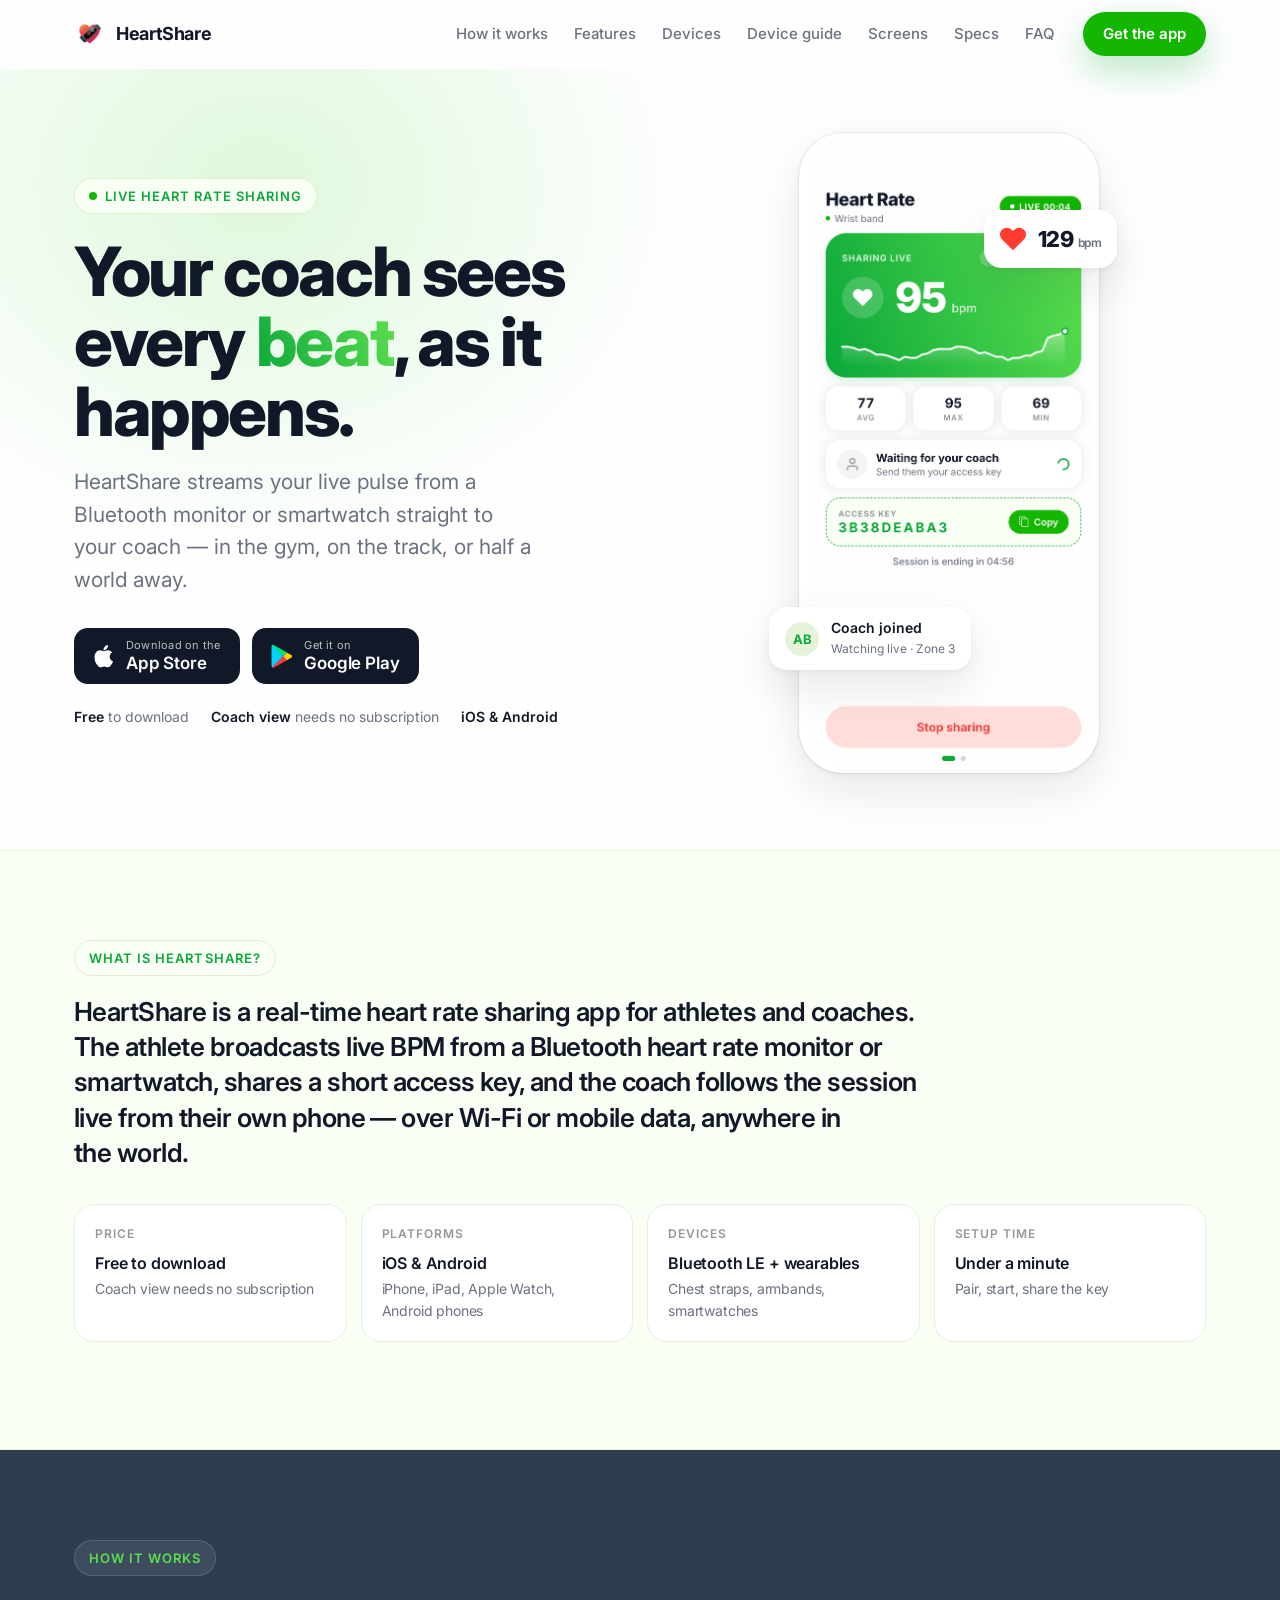
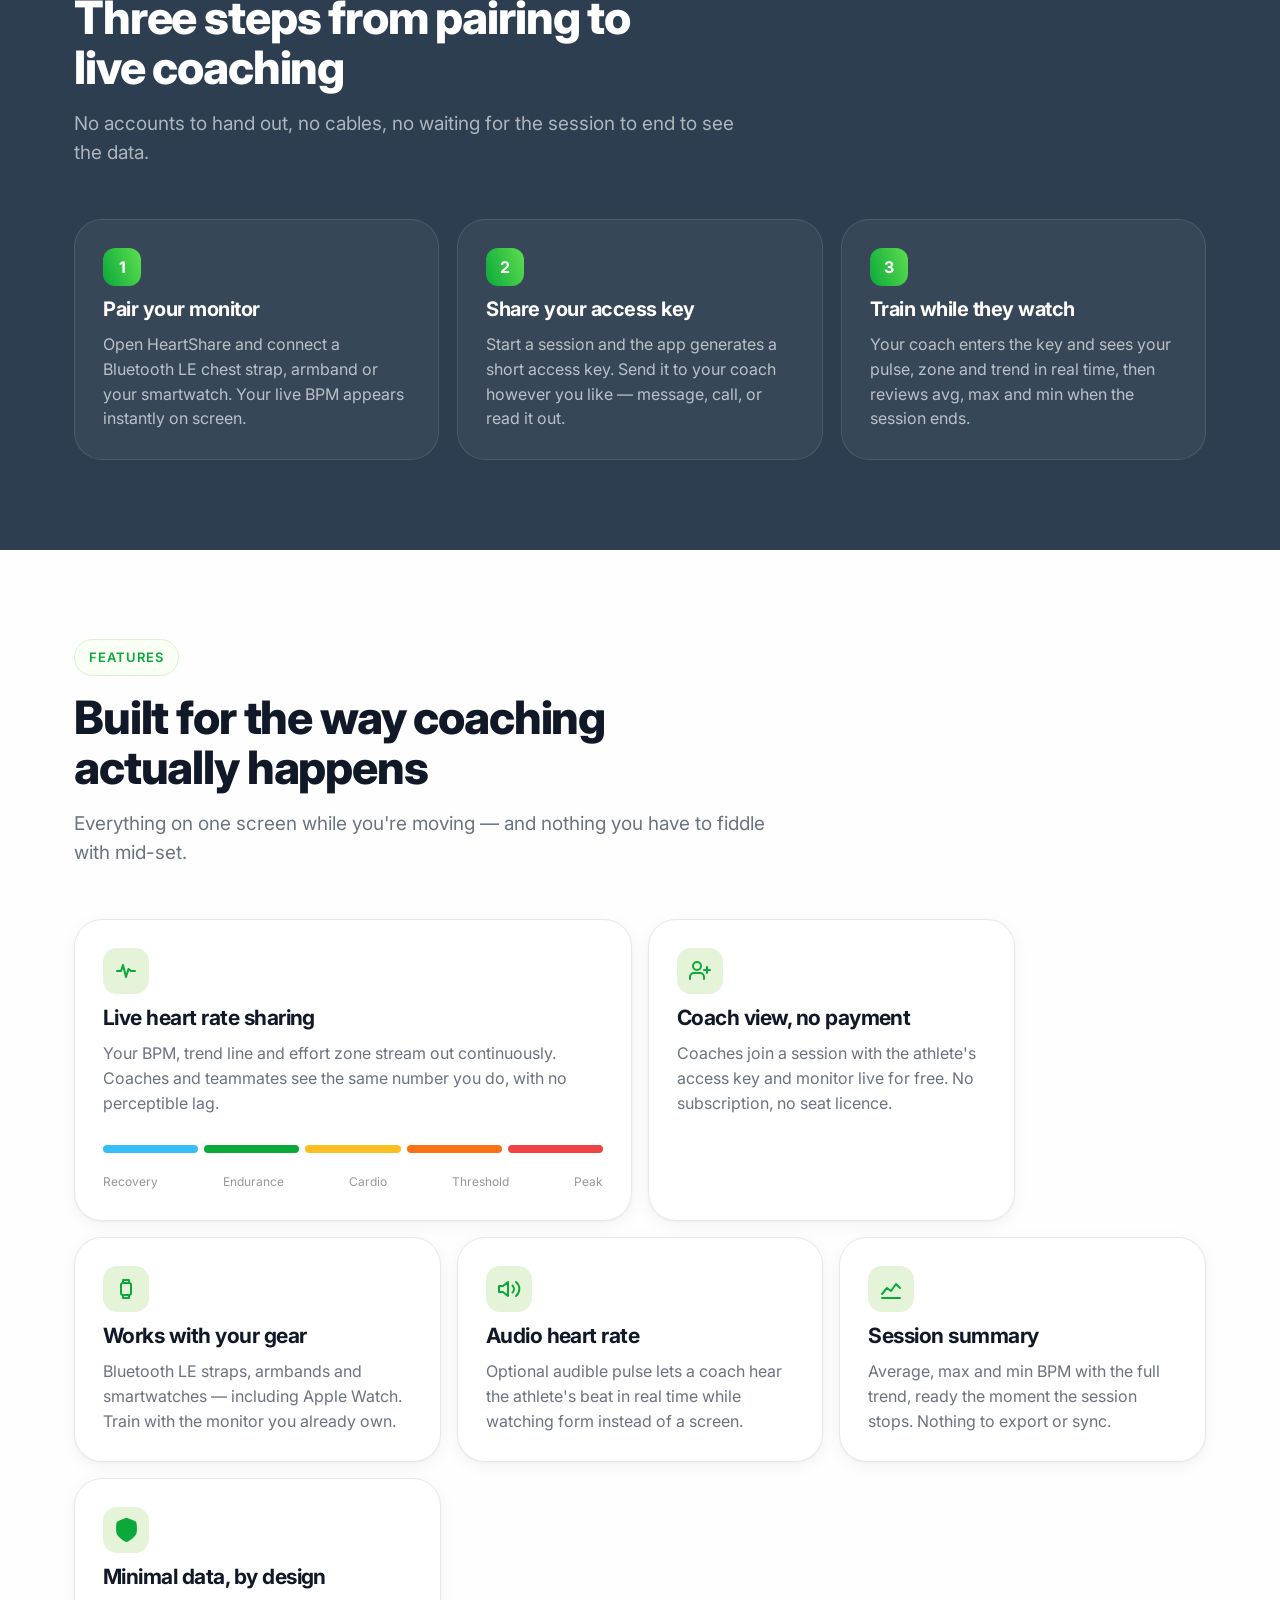
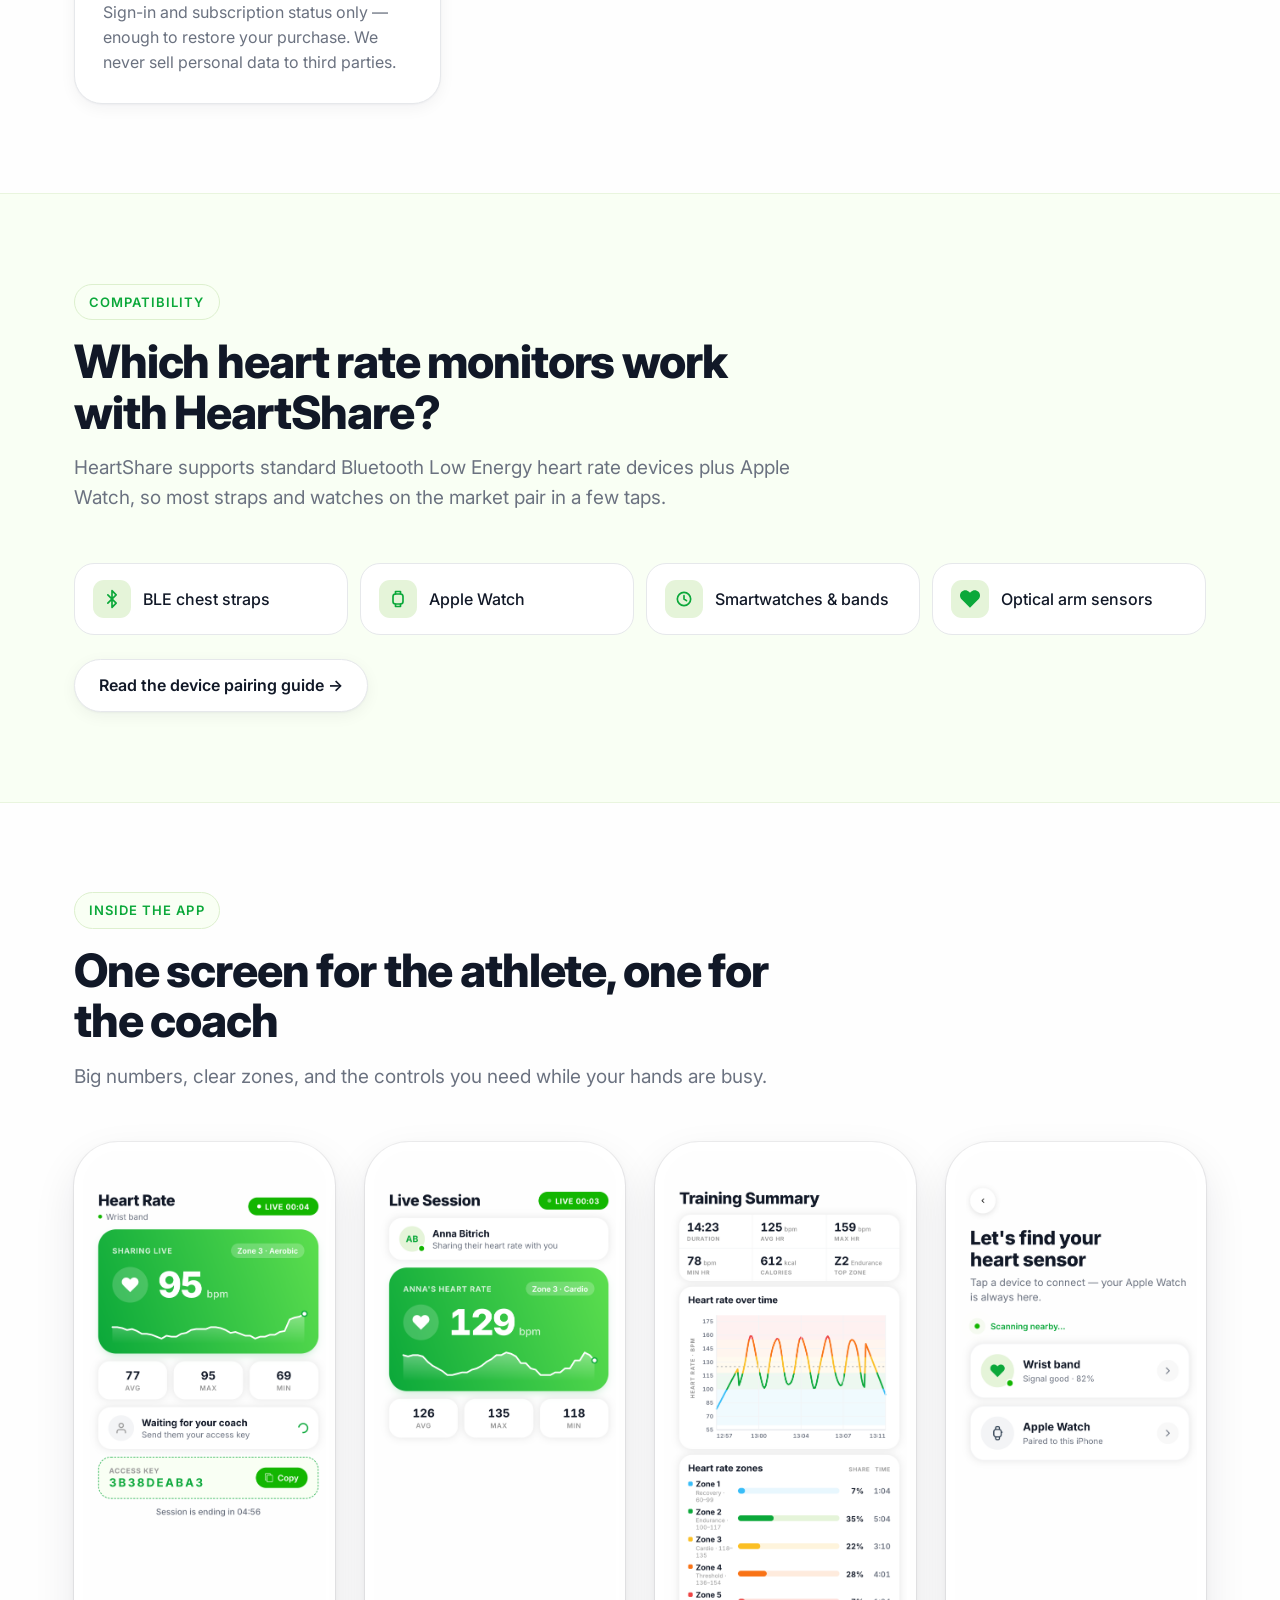
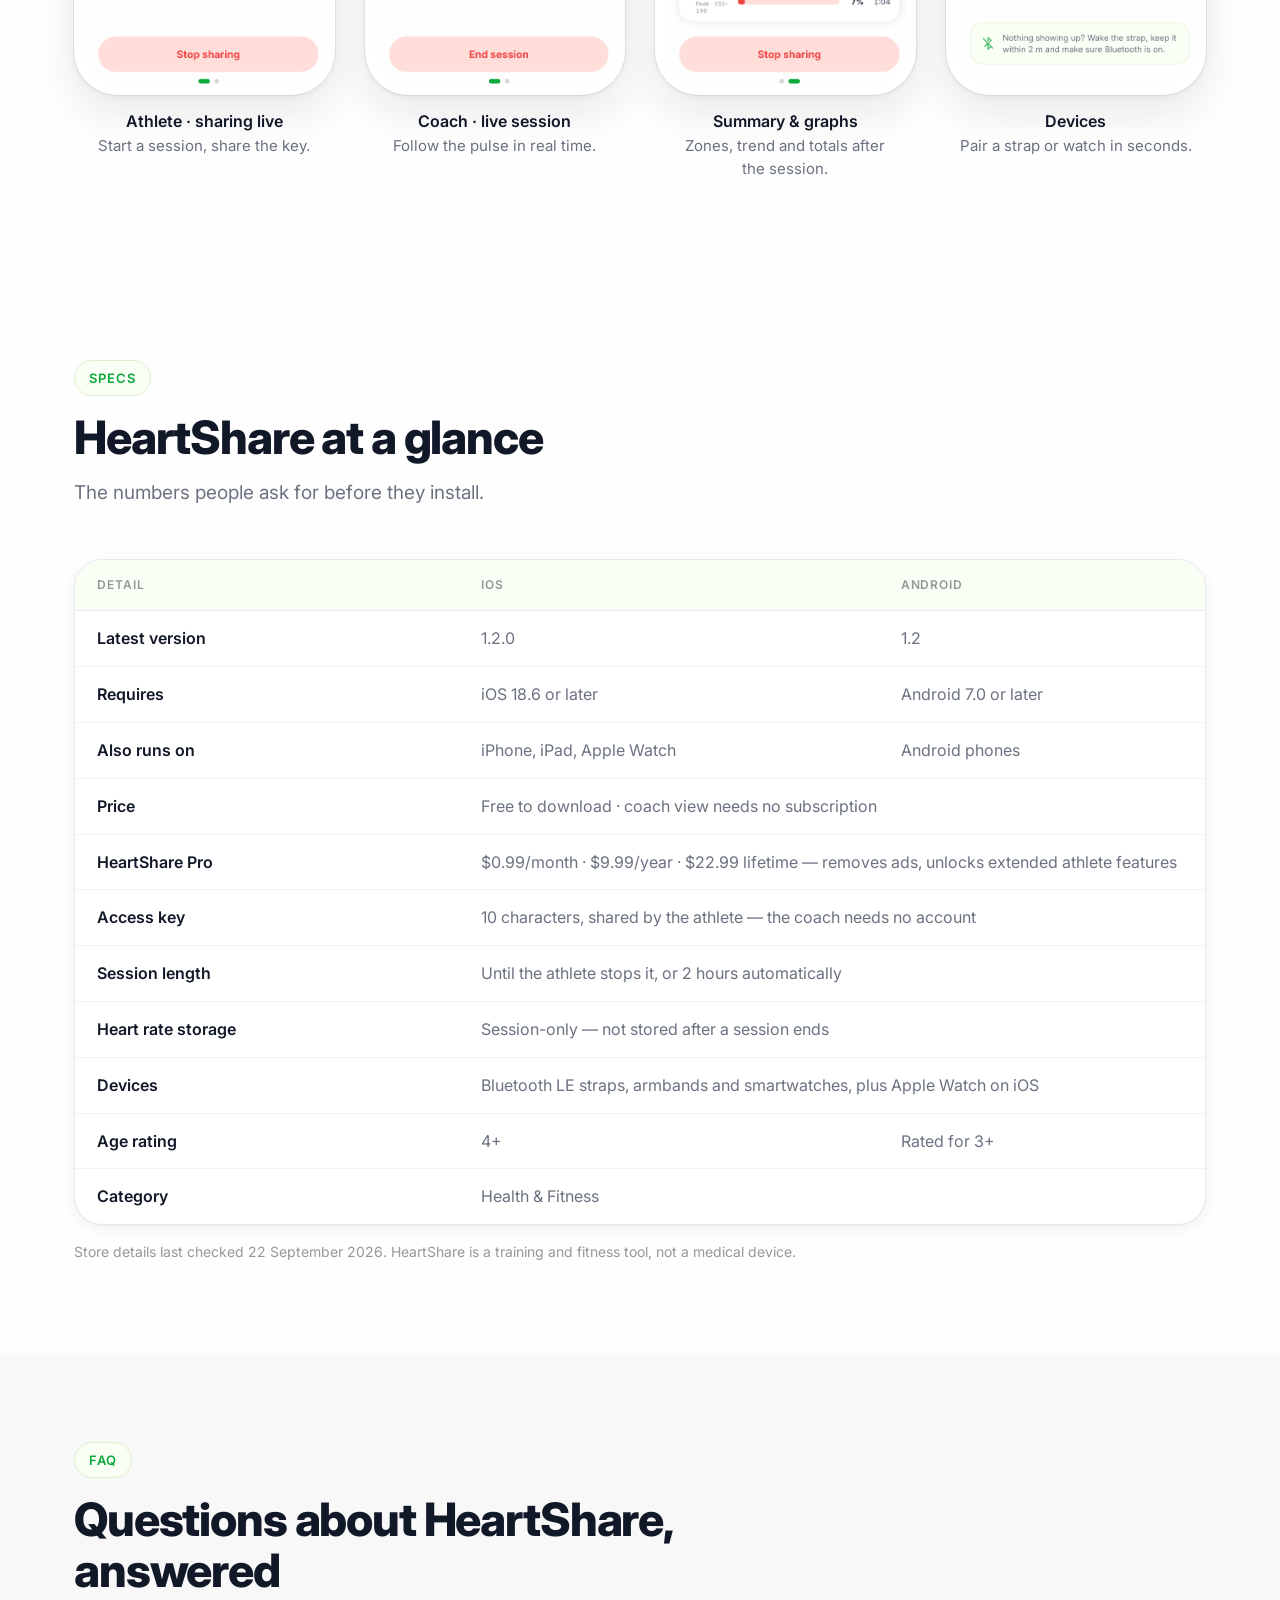
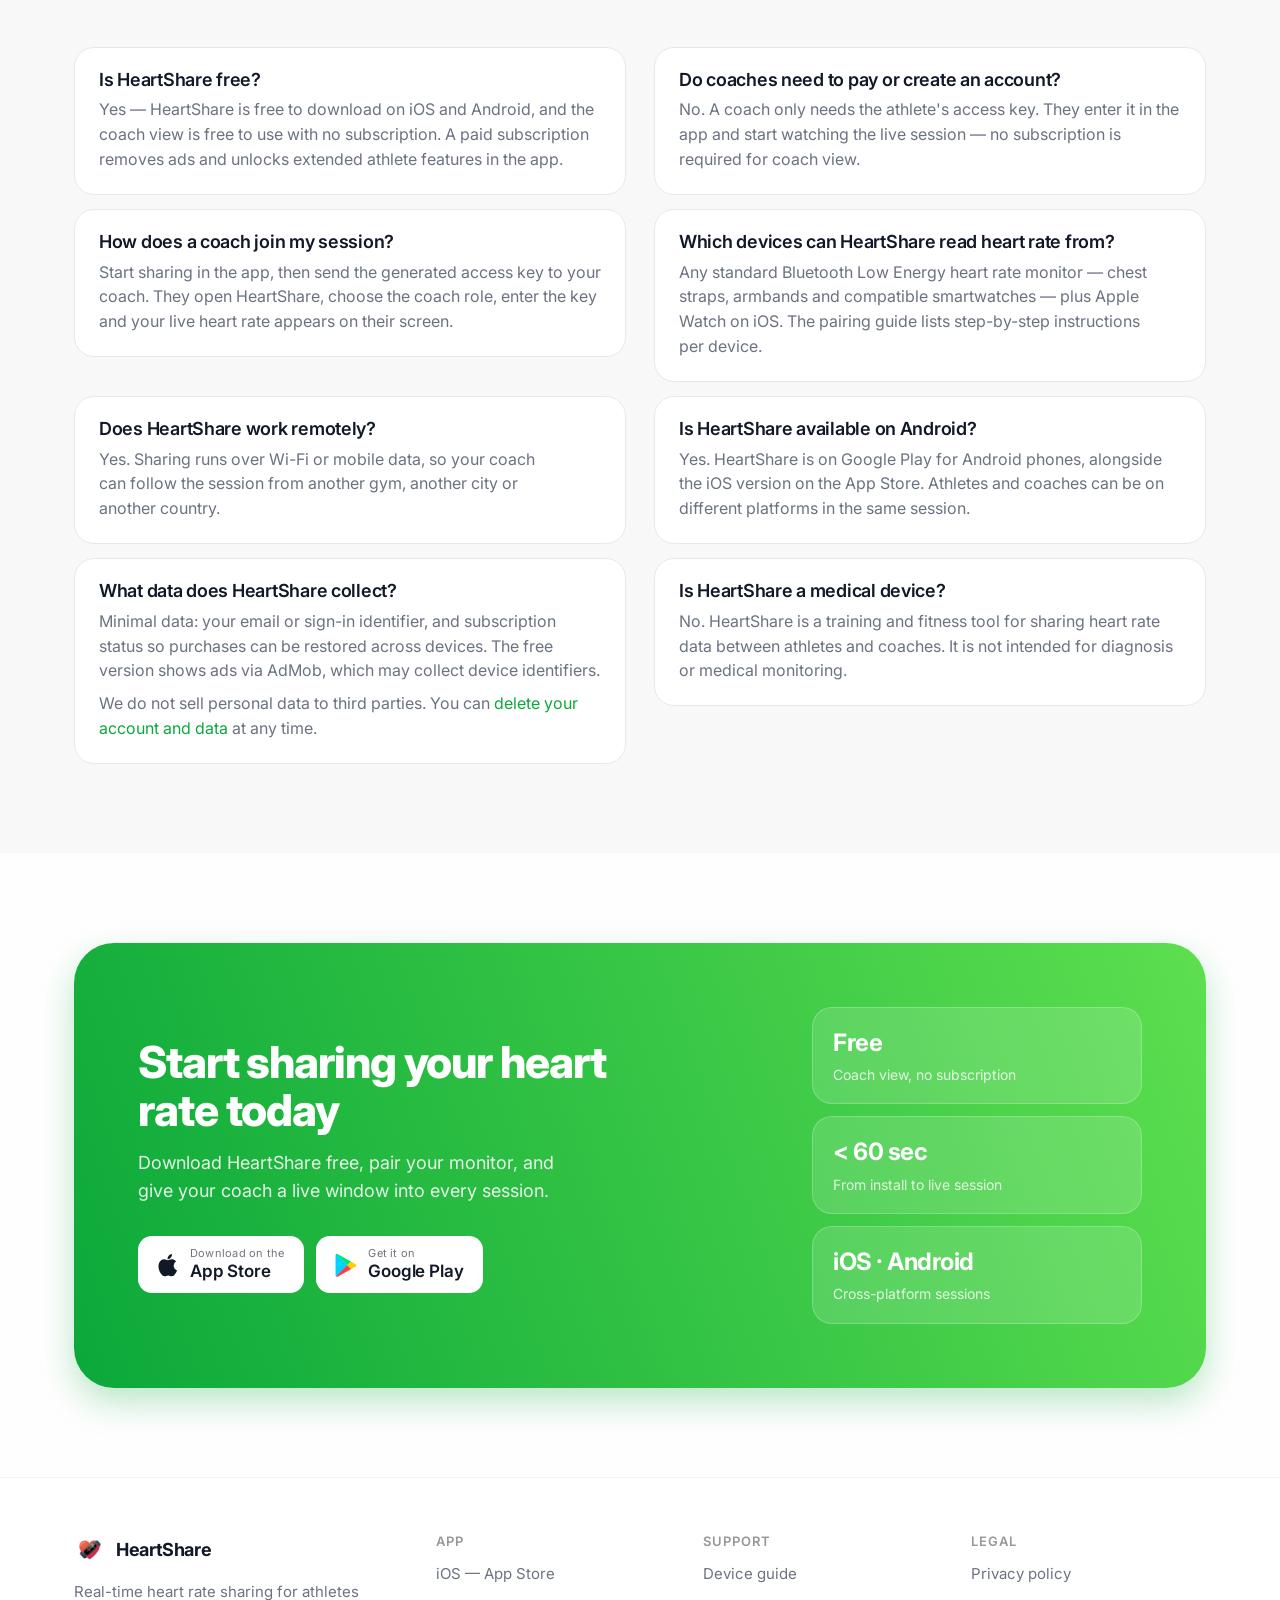
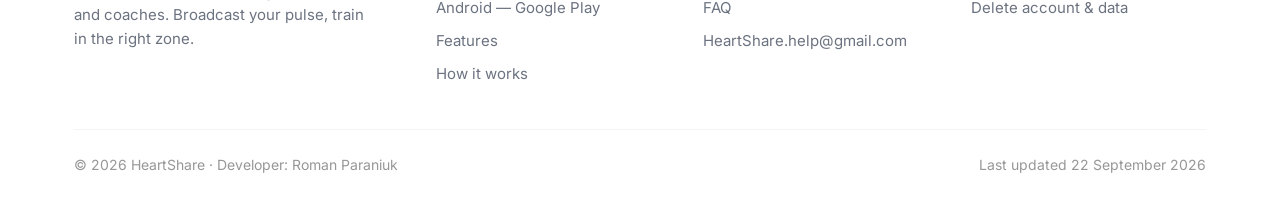
==== commit 06bc3ddd: "added aeo changes" ====
--- a/index.html
+++ b/index.html
@@ -3,7 +3,7 @@
 <head>
 <meta charset="utf-8">
 <meta name="viewport" content="width=device-width, initial-scale=1">
-<title>HeartShare — Share Your Live Heart Rate With Your Coach | iOS &amp; Android</title>
+<title>HeartShare — Share Live Heart Rate With Your Coach</title>
 <meta name="description" content="HeartShare streams your live heart rate from a Bluetooth monitor or smartwatch to your coach in real time. Athletes share with one access key; coaches watch free, no subscription. Free on iOS and Android.">
 <link rel="canonical" href="https://heartshare-app.github.io/">
 <meta name="robots" content="index,follow,max-snippet:-1,max-image-preview:large">
@@ -12,11 +12,14 @@
 <meta property="og:title" content="HeartShare — Share Your Live Heart Rate With Your Coach">
 <meta property="og:description" content="Stream your live pulse from a Bluetooth strap or smartwatch to your coach. Coaches join with an access key and watch free. iOS and Android.">
 <meta property="og:url" content="https://heartshare-app.github.io/">
-<meta property="og:image" content="https://heartshare-app.github.io/img/heartshare_hero.webp">
+<meta property="og:image" content="https://heartshare-app.github.io/img/og-image.jpg">
+<meta property="og:image:width" content="1200">
+<meta property="og:image:height" content="630">
+<meta property="og:image:alt" content="HeartShare — your coach sees every beat, live">
 <meta name="twitter:card" content="summary_large_image">
 <meta name="twitter:title" content="HeartShare — Real-Time Heart Rate Sharing">
 <meta name="twitter:description" content="Athletes broadcast live BPM. Coaches watch free with an access key. iOS and Android.">
-<meta name="twitter:image" content="https://heartshare-app.github.io/img/heartshare_hero.webp">
+<meta name="twitter:image" content="https://heartshare-app.github.io/img/og-image.jpg">
 <link rel="icon" href="img/app-icon.png" type="image/png">
 <link rel="apple-touch-icon" href="img/app-icon.png">
 <link rel="preconnect" href="https://fonts.googleapis.com">
@@ -34,6 +37,7 @@
 <a href="#devices">Devices</a>
 <a href="connect-device.html">Device guide</a>
 <a href="#screens">Screens</a>
+<a href="#specs">Specs</a>
 <a href="#faq">FAQ</a>
 </nav>
 <a class="btn btn-primary" href="#get">Get the app</a>
@@ -180,6 +184,36 @@
 </div>
 </section>
 
+<section id="specs">
+<div class="wrap">
+<div class="sec-head">
+<span class="eyebrow">Specs</span>
+<h2>HeartShare at a glance</h2>
+<p>The numbers people ask for before they install.</p>
+</div>
+<div class="spec-table reveal">
+<table>
+<caption class="visually-hidden">HeartShare technical specifications for iOS and Android</caption>
+<thead><tr><th scope="col">Detail</th><th scope="col">iOS</th><th scope="col">Android</th></tr></thead>
+<tbody>
+<tr><th scope="row">Latest version</th><td>1.2.0</td><td>1.2</td></tr>
+<tr><th scope="row">Requires</th><td>iOS 18.6 or later</td><td>Android 7.0 or later</td></tr>
+<tr><th scope="row">Also runs on</th><td>iPhone, iPad, Apple&nbsp;Watch</td><td>Android phones</td></tr>
+<tr><th scope="row">Price</th><td colspan="2">Free to download &middot; coach view needs no subscription</td></tr>
+<tr><th scope="row">HeartShare Pro</th><td colspan="2">$0.99/month &middot; $9.99/year &middot; $22.99 lifetime &mdash; removes ads, unlocks extended athlete features</td></tr>
+<tr><th scope="row">Access key</th><td colspan="2">10 characters, shared by the athlete &mdash; the coach needs no account</td></tr>
+<tr><th scope="row">Session length</th><td colspan="2">Until the athlete stops it, or 2 hours automatically</td></tr>
+<tr><th scope="row">Heart rate storage</th><td colspan="2">Session-only &mdash; not stored after a session ends</td></tr>
+<tr><th scope="row">Devices</th><td colspan="2">Bluetooth LE straps, armbands and smartwatches, plus Apple&nbsp;Watch on iOS</td></tr>
+<tr><th scope="row">Age rating</th><td>4+</td><td>Rated for 3+</td></tr>
+<tr><th scope="row">Category</th><td colspan="2">Health &amp; Fitness</td></tr>
+</tbody>
+</table>
+</div>
+<p class="spec-note">Store details last checked <time datetime="2026-09-22">22 September 2026</time>. HeartShare is a training and fitness tool, not a medical device.</p>
+</div>
+</section>
+
 <section id="faq" style="background:var(--field)">
 <div class="wrap">
 <div class="sec-head">
@@ -187,14 +221,14 @@
 <h2>Questions about HeartShare, answered</h2>
 </div>
 <div class="faq reveal">
-<article class="qa"><h3>Is HeartShare free?</h3><p>Yes — HeartShare is free to download on iOS and Android, and the coach view is free to use with no subscription. A paid subscription removes ads and unlocks extended athlete features in the app.</p></article>
-<article class="qa"><h3>Do coaches need to pay or create an account?</h3><p>No. A coach only needs the athlete's access key. They enter it in the app and start watching the live session — no subscription is required for coach view.</p></article>
-<article class="qa"><h3>How does a coach join my session?</h3><p>Start sharing in the app, then send the generated access key to your coach. They open HeartShare, choose the coach role, enter the key and your live heart rate appears on their screen.</p></article>
-<article class="qa"><h3>Which devices can HeartShare read heart rate from?</h3><p>Any standard Bluetooth Low Energy heart rate monitor — chest straps, armbands and compatible smartwatches — plus Apple Watch on iOS. The pairing guide lists step-by-step instructions per device.</p></article>
-<article class="qa"><h3>Does HeartShare work remotely?</h3><p>Yes. Sharing runs over Wi-Fi or mobile data, so your coach can follow the session from another gym, another city or another country.</p></article>
-<article class="qa"><h3>Is HeartShare available on Android?</h3><p>Yes. HeartShare is on Google Play for Android phones, alongside the iOS version on the App Store. Athletes and coaches can be on different platforms in the same session.</p></article>
-<article class="qa"><h3>What data does HeartShare collect?</h3><p>Minimal data: your email or sign-in identifier, and subscription status so purchases can be restored across devices. The free version shows ads via AdMob, which may collect device identifiers.</p><p>We do not sell personal data to third parties. You can <a href="delete-account.html">delete your account and data</a> at any time.</p></article>
-<article class="qa"><h3>Is HeartShare a medical device?</h3><p>No. HeartShare is a training and fitness tool for sharing heart rate data between athletes and coaches. It is not intended for diagnosis or medical monitoring.</p></article>
+<details class="qa" open><summary><h3>Is HeartShare free?</h3><svg class="chev" viewBox="0 0 24 24" fill="none" stroke="currentColor" stroke-width="2" stroke-linecap="round" stroke-linejoin="round" aria-hidden="true"><path d="m6 9 6 6 6-6"/></svg></summary><p>Yes — HeartShare is free to download on iOS and Android, and the coach view is free to use with no subscription. A paid subscription removes ads and unlocks extended athlete features in the app.</p></details>
+<details class="qa" open><summary><h3>Do coaches need to pay or create an account?</h3><svg class="chev" viewBox="0 0 24 24" fill="none" stroke="currentColor" stroke-width="2" stroke-linecap="round" stroke-linejoin="round" aria-hidden="true"><path d="m6 9 6 6 6-6"/></svg></summary><p>No. A coach only needs the athlete's access key. They enter it in the app and start watching the live session — no subscription is required for coach view.</p></details>
+<details class="qa" open><summary><h3>How does a coach join my session?</h3><svg class="chev" viewBox="0 0 24 24" fill="none" stroke="currentColor" stroke-width="2" stroke-linecap="round" stroke-linejoin="round" aria-hidden="true"><path d="m6 9 6 6 6-6"/></svg></summary><p>Start sharing in the app, then send the generated access key to your coach. They open HeartShare, choose the coach role, enter the key and your live heart rate appears on their screen.</p></details>
+<details class="qa" open><summary><h3>Which devices can HeartShare read heart rate from?</h3><svg class="chev" viewBox="0 0 24 24" fill="none" stroke="currentColor" stroke-width="2" stroke-linecap="round" stroke-linejoin="round" aria-hidden="true"><path d="m6 9 6 6 6-6"/></svg></summary><p>Any standard Bluetooth Low Energy heart rate monitor — chest straps, armbands and compatible smartwatches — plus Apple Watch on iOS. The pairing guide lists step-by-step instructions per device.</p></details>
+<details class="qa" open><summary><h3>Does HeartShare work remotely?</h3><svg class="chev" viewBox="0 0 24 24" fill="none" stroke="currentColor" stroke-width="2" stroke-linecap="round" stroke-linejoin="round" aria-hidden="true"><path d="m6 9 6 6 6-6"/></svg></summary><p>Yes. Sharing runs over Wi-Fi or mobile data, so your coach can follow the session from another gym, another city or another country.</p></details>
+<details class="qa" open><summary><h3>Is HeartShare available on Android?</h3><svg class="chev" viewBox="0 0 24 24" fill="none" stroke="currentColor" stroke-width="2" stroke-linecap="round" stroke-linejoin="round" aria-hidden="true"><path d="m6 9 6 6 6-6"/></svg></summary><p>Yes. HeartShare is on Google Play for Android phones, alongside the iOS version on the App Store. Athletes and coaches can be on different platforms in the same session.</p></details>
+<details class="qa" open><summary><h3>What data does HeartShare collect?</h3><svg class="chev" viewBox="0 0 24 24" fill="none" stroke="currentColor" stroke-width="2" stroke-linecap="round" stroke-linejoin="round" aria-hidden="true"><path d="m6 9 6 6 6-6"/></svg></summary><p>Minimal data: your email or sign-in identifier, and subscription status so purchases can be restored across devices. The free version shows ads via AdMob, which may collect device identifiers.</p><p>We do not sell personal data to third parties. You can <a href="delete-account.html">delete your account and data</a> at any time.</p></details>
+<details class="qa" open><summary><h3>Is HeartShare a medical device?</h3><svg class="chev" viewBox="0 0 24 24" fill="none" stroke="currentColor" stroke-width="2" stroke-linecap="round" stroke-linejoin="round" aria-hidden="true"><path d="m6 9 6 6 6-6"/></svg></summary><p>No. HeartShare is a training and fitness tool for sharing heart rate data between athletes and coaches. It is not intended for diagnosis or medical monitoring.</p></details>
 </div>
 </div>
 </section>
@@ -247,22 +281,13 @@
 <script type="application/ld+json">
 {"@context":"https://schema.org","@graph":[
 {"@type":"WebSite","@id":"https://heartshare-app.github.io/#website","url":"https://heartshare-app.github.io/","name":"HeartShare","description":"Real-time heart rate sharing app for athletes and coaches.","publisher":{"@id":"https://heartshare-app.github.io/#org"},"inLanguage":"en"},
-{"@type":"Organization","@id":"https://heartshare-app.github.io/#org","name":"HeartShare","url":"https://heartshare-app.github.io/","logo":"https://heartshare-app.github.io/img/app-icon.png","email":"HeartShare.help@gmail.com","founder":{"@type":"Person","name":"Roman Paraniuk"}},
-{"@type":"MobileApplication","@id":"https://heartshare-app.github.io/#ios","name":"HeartShare","applicationCategory":"HealthApplication","applicationSubCategory":"Fitness","operatingSystem":"iOS 18.6 or later","url":"https://apps.apple.com/ua/app/heartshare/id6759251996","installUrl":"https://apps.apple.com/ua/app/heartshare/id6759251996","author":{"@id":"https://heartshare-app.github.io/#org"},"description":"Share your live heart rate with a coach in real time from a Bluetooth heart rate monitor or Apple Watch. Coaches join with an access key and monitor free.","offers":{"@type":"Offer","price":"0","priceCurrency":"USD"},"featureList":["Live heart rate sharing","Free coach view with access key","Bluetooth LE and Apple Watch support","Heart rate zones","Audio heart rate","Session summary with avg, max and min BPM"],"screenshot":["https://heartshare-app.github.io/img/shot-sharing.png","https://heartshare-app.github.io/img/shot-coach.png"]},
-{"@type":"MobileApplication","@id":"https://heartshare-app.github.io/#android","name":"HeartShare — Live Heart Rate BPM","applicationCategory":"HealthApplication","applicationSubCategory":"Fitness","operatingSystem":"Android","url":"https://play.google.com/store/apps/details?id=com.rkh.heartshare","installUrl":"https://play.google.com/store/apps/details?id=com.rkh.heartshare","author":{"@id":"https://heartshare-app.github.io/#org"},"description":"Live heart rate monitor and sharing app for Android. Stream your pulse from a BLE monitor or smartwatch to your coach in real time.","offers":{"@type":"Offer","price":"0","priceCurrency":"USD"}},
-{"@type":"FAQPage","@id":"https://heartshare-app.github.io/#faq","mainEntity":[
-{"@type":"Question","name":"Is HeartShare free?","acceptedAnswer":{"@type":"Answer","text":"Yes. HeartShare is free to download on iOS and Android, and the coach view is free to use with no subscription. A paid subscription removes ads and unlocks extended athlete features."}},
-{"@type":"Question","name":"Do coaches need to pay or create an account?","acceptedAnswer":{"@type":"Answer","text":"No. A coach only needs the athlete's access key. They enter it in the app and start watching the live session — no subscription is required for coach view."}},
-{"@type":"Question","name":"How does a coach join my session?","acceptedAnswer":{"@type":"Answer","text":"Start sharing in the app and send the generated access key to your coach. They open HeartShare, choose the coach role, enter the key, and your live heart rate appears on their screen."}},
-{"@type":"Question","name":"Which devices can HeartShare read heart rate from?","acceptedAnswer":{"@type":"Answer","text":"Any standard Bluetooth Low Energy heart rate monitor — chest straps, armbands and compatible smartwatches — plus Apple Watch on iOS."}},
-{"@type":"Question","name":"Does HeartShare work remotely?","acceptedAnswer":{"@type":"Answer","text":"Yes. Sharing runs over Wi-Fi or mobile data, so a coach can follow the session from another gym, city or country."}},
-{"@type":"Question","name":"Is HeartShare available on Android?","acceptedAnswer":{"@type":"Answer","text":"Yes. HeartShare is available on Google Play for Android phones as well as on the App Store for iPhone. Athletes and coaches can be on different platforms in the same session."}},
-{"@type":"Question","name":"What data does HeartShare collect?","acceptedAnswer":{"@type":"Answer","text":"Minimal data: your email or sign-in identifier and subscription status, so purchases can be restored across devices. The free version shows ads via AdMob, which may collect device identifiers. HeartShare does not sell personal data to third parties."}},
-{"@type":"Question","name":"Is HeartShare a medical device?","acceptedAnswer":{"@type":"Answer","text":"No. HeartShare is a training and fitness tool for sharing heart rate data between athletes and coaches. It is not intended for diagnosis or medical monitoring."}}]},
-{"@type":"HowTo","@id":"https://heartshare-app.github.io/#howto","name":"How to share your heart rate with a coach using HeartShare","totalTime":"PT1M","step":[
-{"@type":"HowToStep","position":1,"name":"Pair your monitor","text":"Open HeartShare and connect a Bluetooth LE chest strap, armband or smartwatch. Your live BPM appears on screen."},
-{"@type":"HowToStep","position":2,"name":"Share your access key","text":"Start a session and send the generated access key to your coach."},
-{"@type":"HowToStep","position":3,"name":"Train while they watch","text":"Your coach enters the key and follows your pulse, zone and trend live, then reviews avg, max and min when the session ends."}]}
+{"@type":"Organization","@id":"https://heartshare-app.github.io/#org","name":"HeartShare","url":"https://heartshare-app.github.io/","logo":{"@type":"ImageObject","@id":"https://heartshare-app.github.io/#logo","url":"https://heartshare-app.github.io/img/app-icon.png","width":1280,"height":1280},"email":"HeartShare.help@gmail.com","founder":{"@type":"Person","@id":"https://heartshare-app.github.io/#roman","name":"Roman Paraniuk"},"sameAs":["https://apps.apple.com/ua/app/heartshare/id6759251996","https://play.google.com/store/apps/details?id=com.rkh.heartshare"],"contactPoint":{"@type":"ContactPoint","contactType":"customer support","email":"HeartShare.help@gmail.com","availableLanguage":"English"}},
+{"@type":"ImageObject","@id":"https://heartshare-app.github.io/#ogimage","url":"https://heartshare-app.github.io/img/og-image.jpg","width":1200,"height":630,"caption":"HeartShare — your coach sees every beat, live"},
+{"@type":"WebPage","@id":"https://heartshare-app.github.io/#webpage","url":"https://heartshare-app.github.io/","name":"HeartShare — Share Live Heart Rate With Your Coach","description":"HeartShare streams your live heart rate from a Bluetooth monitor or smartwatch to your coach in real time. Athletes share with one access key; coaches watch free, no subscription. Free on iOS and Android.","isPartOf":{"@id":"https://heartshare-app.github.io/#website"},"inLanguage":"en","datePublished":"2026-02-11","dateModified":"2026-09-22","primaryImageOfPage":{"@id":"https://heartshare-app.github.io/#ogimage"},"publisher":{"@id":"https://heartshare-app.github.io/#org"},"about":[{"@id":"https://heartshare-app.github.io/#ios"},{"@id":"https://heartshare-app.github.io/#android"}],"mainEntity":{"@id":"https://heartshare-app.github.io/#ios"}},
+{"@type":"MobileApplication","@id":"https://heartshare-app.github.io/#ios","name":"HeartShare Live Heart Rate BPM","applicationCategory":"HealthApplication","applicationSubCategory":"Fitness","operatingSystem":"iOS 18.6 or later","url":"https://apps.apple.com/ua/app/heartshare/id6759251996","installUrl":"https://apps.apple.com/ua/app/heartshare/id6759251996","author":{"@id":"https://heartshare-app.github.io/#org"},"description":"Share your live heart rate with a coach in real time from a Bluetooth heart rate monitor or Apple Watch. Coaches join with an access key and monitor free.","offers":[{"@type":"Offer","name":"Free","price":"0","priceCurrency":"USD","description":"Free to download; the coach view needs no subscription"},{"@type":"Offer","name":"HeartShare Pro Monthly","price":"0.99","priceCurrency":"USD","category":"In-app subscription"},{"@type":"Offer","name":"HeartShare Pro Yearly","price":"9.99","priceCurrency":"USD","category":"In-app subscription"},{"@type":"Offer","name":"HeartShare Pro Lifetime","price":"22.99","priceCurrency":"USD","category":"In-app purchase"}],"featureList":["Live heart rate sharing","Free coach view with access key","Bluetooth LE and Apple Watch support","Heart rate zones","Audio heart rate","Session summary with avg, max and min BPM"],"screenshot":["https://heartshare-app.github.io/img/shot-sharing.png","https://heartshare-app.github.io/img/shot-coach.png","https://heartshare-app.github.io/img/shot-summary.png","https://heartshare-app.github.io/img/shot-device.png"],"alternateName":"HeartShare","softwareVersion":"1.2.0","dateModified":"2026-09-21","contentRating":"4+","inLanguage":"en","isAccessibleForFree":true},
+{"@type":"MobileApplication","@id":"https://heartshare-app.github.io/#android","name":"HeartShare — Live Heart Rate BPM","applicationCategory":"HealthApplication","applicationSubCategory":"Fitness","operatingSystem":"Android 7.0 or later","url":"https://play.google.com/store/apps/details?id=com.rkh.heartshare","installUrl":"https://play.google.com/store/apps/details?id=com.rkh.heartshare","author":{"@id":"https://heartshare-app.github.io/#org"},"description":"Live heart rate monitor and sharing app for Android. Stream your pulse from a BLE monitor or smartwatch to your coach in real time.","offers":{"@type":"Offer","name":"Free","price":"0","priceCurrency":"USD","description":"Free to download; the coach view needs no subscription"},"alternateName":"HeartShare","softwareVersion":"1.2","dateModified":"2026-09-16","contentRating":"Rated for 3+","inLanguage":"en","isAccessibleForFree":true,"featureList":["Live heart rate sharing","Free coach view with access key","Bluetooth LE and Apple Watch support","Heart rate zones","Audio heart rate","Session summary with avg, max and min BPM"],"screenshot":["https://heartshare-app.github.io/img/shot-sharing.png","https://heartshare-app.github.io/img/shot-coach.png","https://heartshare-app.github.io/img/shot-summary.png","https://heartshare-app.github.io/img/shot-device.png"]},
+{"@type":"FAQPage","@id":"https://heartshare-app.github.io/#faq","mainEntity":[{"@type":"Question","name":"Is HeartShare free?","acceptedAnswer":{"@type":"Answer","text":"Yes — HeartShare is free to download on iOS and Android, and the coach view is free to use with no subscription. A paid subscription removes ads and unlocks extended athlete features in the app."}},{"@type":"Question","name":"Do coaches need to pay or create an account?","acceptedAnswer":{"@type":"Answer","text":"No. A coach only needs the athlete's access key. They enter it in the app and start watching the live session — no subscription is required for coach view."}},{"@type":"Question","name":"How does a coach join my session?","acceptedAnswer":{"@type":"Answer","text":"Start sharing in the app, then send the generated access key to your coach. They open HeartShare, choose the coach role, enter the key and your live heart rate appears on their screen."}},{"@type":"Question","name":"Which devices can HeartShare read heart rate from?","acceptedAnswer":{"@type":"Answer","text":"Any standard Bluetooth Low Energy heart rate monitor — chest straps, armbands and compatible smartwatches — plus Apple Watch on iOS. The pairing guide lists step-by-step instructions per device."}},{"@type":"Question","name":"Does HeartShare work remotely?","acceptedAnswer":{"@type":"Answer","text":"Yes. Sharing runs over Wi-Fi or mobile data, so your coach can follow the session from another gym, another city or another country."}},{"@type":"Question","name":"Is HeartShare available on Android?","acceptedAnswer":{"@type":"Answer","text":"Yes. HeartShare is on Google Play for Android phones, alongside the iOS version on the App Store. Athletes and coaches can be on different platforms in the same session."}},{"@type":"Question","name":"What data does HeartShare collect?","acceptedAnswer":{"@type":"Answer","text":"Minimal data: your email or sign-in identifier, and subscription status so purchases can be restored across devices. The free version shows ads via AdMob, which may collect device identifiers.We do not sell personal data to third parties. You can delete your account and data at any time."}},{"@type":"Question","name":"Is HeartShare a medical device?","acceptedAnswer":{"@type":"Answer","text":"No. HeartShare is a training and fitness tool for sharing heart rate data between athletes and coaches. It is not intended for diagnosis or medical monitoring."}}]},
+{"@type":"HowTo","@id":"https://heartshare-app.github.io/#howto","name":"How to share your heart rate with a coach using HeartShare","totalTime":"PT1M","step":[{"@type":"HowToStep","position":1,"name":"Pair your monitor","text":"Open HeartShare and connect a Bluetooth LE chest strap, armband or smartwatch. Your live BPM appears on screen."},{"@type":"HowToStep","position":2,"name":"Share your access key","text":"Start a session and send the generated access key to your coach."},{"@type":"HowToStep","position":3,"name":"Train while they watch","text":"Your coach enters the key and follows your pulse, zone and trend live, then reviews avg, max and min when the session ends."}]}
 ]}
 </script>
 <script>
@@ -270,6 +295,10 @@
 addEventListener('scroll',()=>h.classList.toggle('stuck',scrollY>8),{passive:true});
 const io=new IntersectionObserver((es)=>es.forEach(e=>{if(e.isIntersecting){e.target.classList.add('in');io.unobserve(e.target)}}),{threshold:.12});
 document.querySelectorAll('.reveal').forEach(el=>io.observe(el));
+const faq=document.querySelectorAll('.faq details.qa');
+const mq=matchMedia('(max-width:980px)');
+const sync=()=>faq.forEach((d,i)=>{d.open=!mq.matches||i===0});
+mq.addEventListener('change',sync);sync();
 const b=document.querySelector('.float-a .bpm');let v=129,t=0;
 setInterval(()=>{t+=1;v=Math.max(112,Math.min(148,v+Math.round((Math.random()-.45)*5)));b.firstChild.nodeValue=v},1400);
 </script>
--- a/site.css
+++ b/site.css
@@ -112,6 +112,13 @@
 .qa h3{font-size:18px;font-weight:600;letter-spacing:-.015em;margin-bottom:8px}
 .qa p{color:var(--ink-2);font-size:16px}
 .qa p+p{margin-top:8px}
+/* FAQ: expanded on desktop, collapsible under 980px (see the sync script in index.html) */
+details.qa>summary{display:flex;align-items:flex-start;gap:12px;list-style:none;cursor:default}
+details.qa>summary::-webkit-details-marker{display:none}
+details.qa>summary h3{margin-bottom:0;flex:1}
+details.qa[open]>summary h3{margin-bottom:8px}
+details.qa>summary .chev{display:none;flex:none;width:20px;height:20px;margin-top:2px;color:var(--ink-3);transition:transform .2s}
+details.qa[open]>summary .chev{transform:rotate(180deg)}
 .cta-box{background:var(--grad);border-radius:var(--r-xl);padding:clamp(36px,5vw,64px);color:#fff;display:grid;grid-template-columns:1.2fr .8fr;gap:32px;align-items:center;box-shadow:var(--shadow-green)}
 .cta-box h2{font-size:clamp(28px,3.6vw,44px);font-weight:800}
 .cta-box p{color:rgba(255,255,255,.88);margin-top:14px;font-size:18px;max-width:40ch}
@@ -171,6 +178,9 @@
 .videobox{margin-top:24px;border-radius:var(--r-lg);overflow:hidden;border:1px solid var(--border);box-shadow:var(--shadow-sm);aspect-ratio:16/9;background:#000}
 .videobox iframe{width:100%;height:100%;border:0;display:block}
 @media (max-width:980px){
+details.qa>summary{cursor:pointer}
+details.qa>summary .chev{display:block}
+details.qa>summary:hover h3{color:var(--green)}
 .hero-grid{grid-template-columns:1fr;gap:44px}
 .hero-col{align-items:center;text-align:center}
 .hero .lede{max-width:52ch}
@@ -192,3 +202,13 @@
 }
 @media (max-width:560px){.facts{grid-template-columns:1fr}.bento{grid-template-columns:1fr}.float-b{left:-4%}.float-a{right:-2%}.gallery{grid-template-columns:1fr;max-width:320px}.foot-grid{grid-template-columns:1fr;gap:28px}.nav{gap:14px}.nav .btn{padding:9px 16px}.card,.step{padding:22px}.qa{padding:18px 20px}.cta-box{padding:28px 22px}.stepcard .shotwrap img{max-height:240px}}
 @media (prefers-reduced-motion:reduce){*{animation:none!important;transition:none!important}.reveal{opacity:1;transform:none}}
+/* ── specs table ────────────────────────────────────── */
+.visually-hidden{position:absolute;width:1px;height:1px;margin:-1px;padding:0;overflow:hidden;clip:rect(0 0 0 0);white-space:nowrap;border:0}
+.spec-table{overflow-x:auto;border:1px solid var(--border);border-radius:var(--r-lg);background:#fff;box-shadow:var(--shadow-sm)}
+.spec-table table{width:100%;border-collapse:collapse;font-size:16px;min-width:600px}
+.spec-table thead th{text-align:left;font-size:12px;font-weight:600;letter-spacing:.08em;text-transform:uppercase;color:var(--ink-3);padding:16px 22px;border-bottom:1px solid var(--border);background:var(--green-tint)}
+.spec-table tbody th{text-align:left;font-weight:600;color:var(--ink);padding:15px 22px;width:34%;vertical-align:top}
+.spec-table td{color:var(--ink-2);padding:15px 22px;vertical-align:top}
+.spec-table tbody tr+tr th,.spec-table tbody tr+tr td{border-top:1px solid var(--hair)}
+.spec-note{margin-top:16px;font-size:14px;color:var(--ink-3)}
+@media (max-width:560px){.spec-table thead th,.spec-table tbody th,.spec-table td{padding:13px 16px}.spec-table table{font-size:15px}}
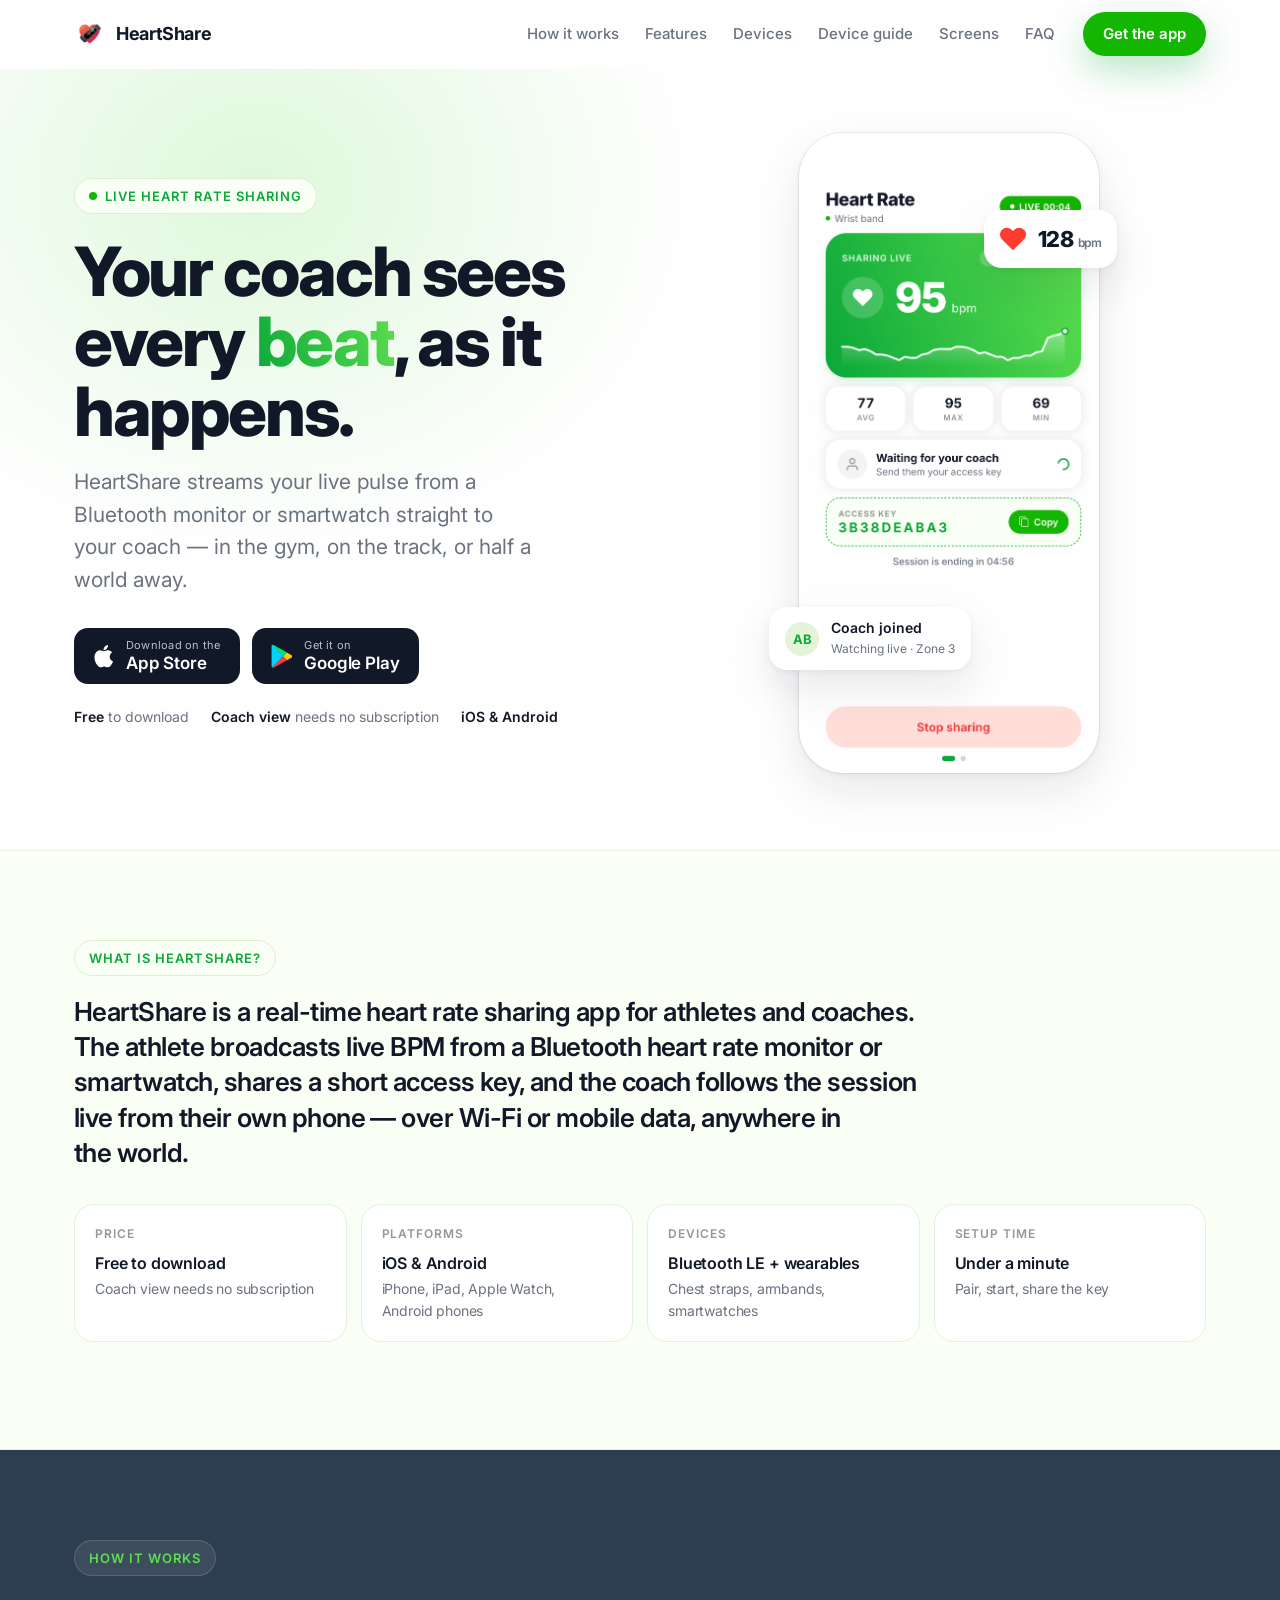
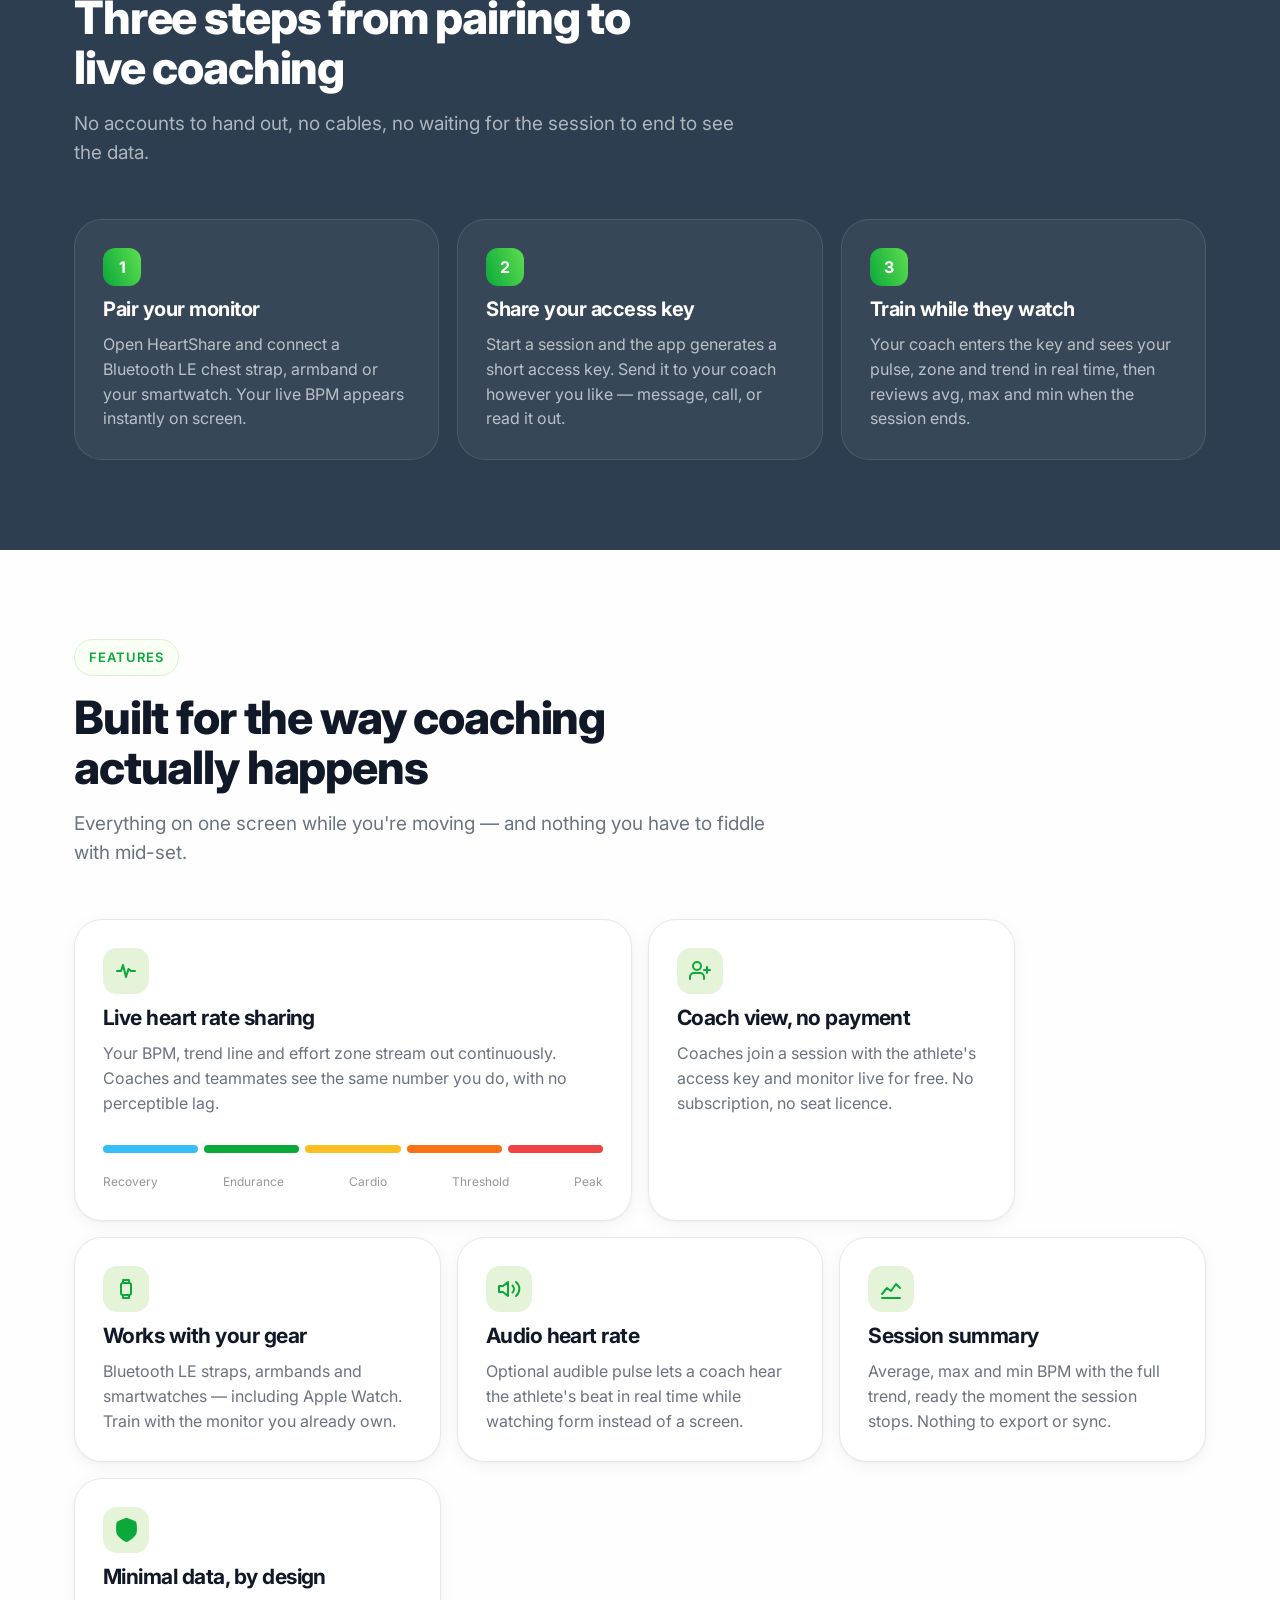
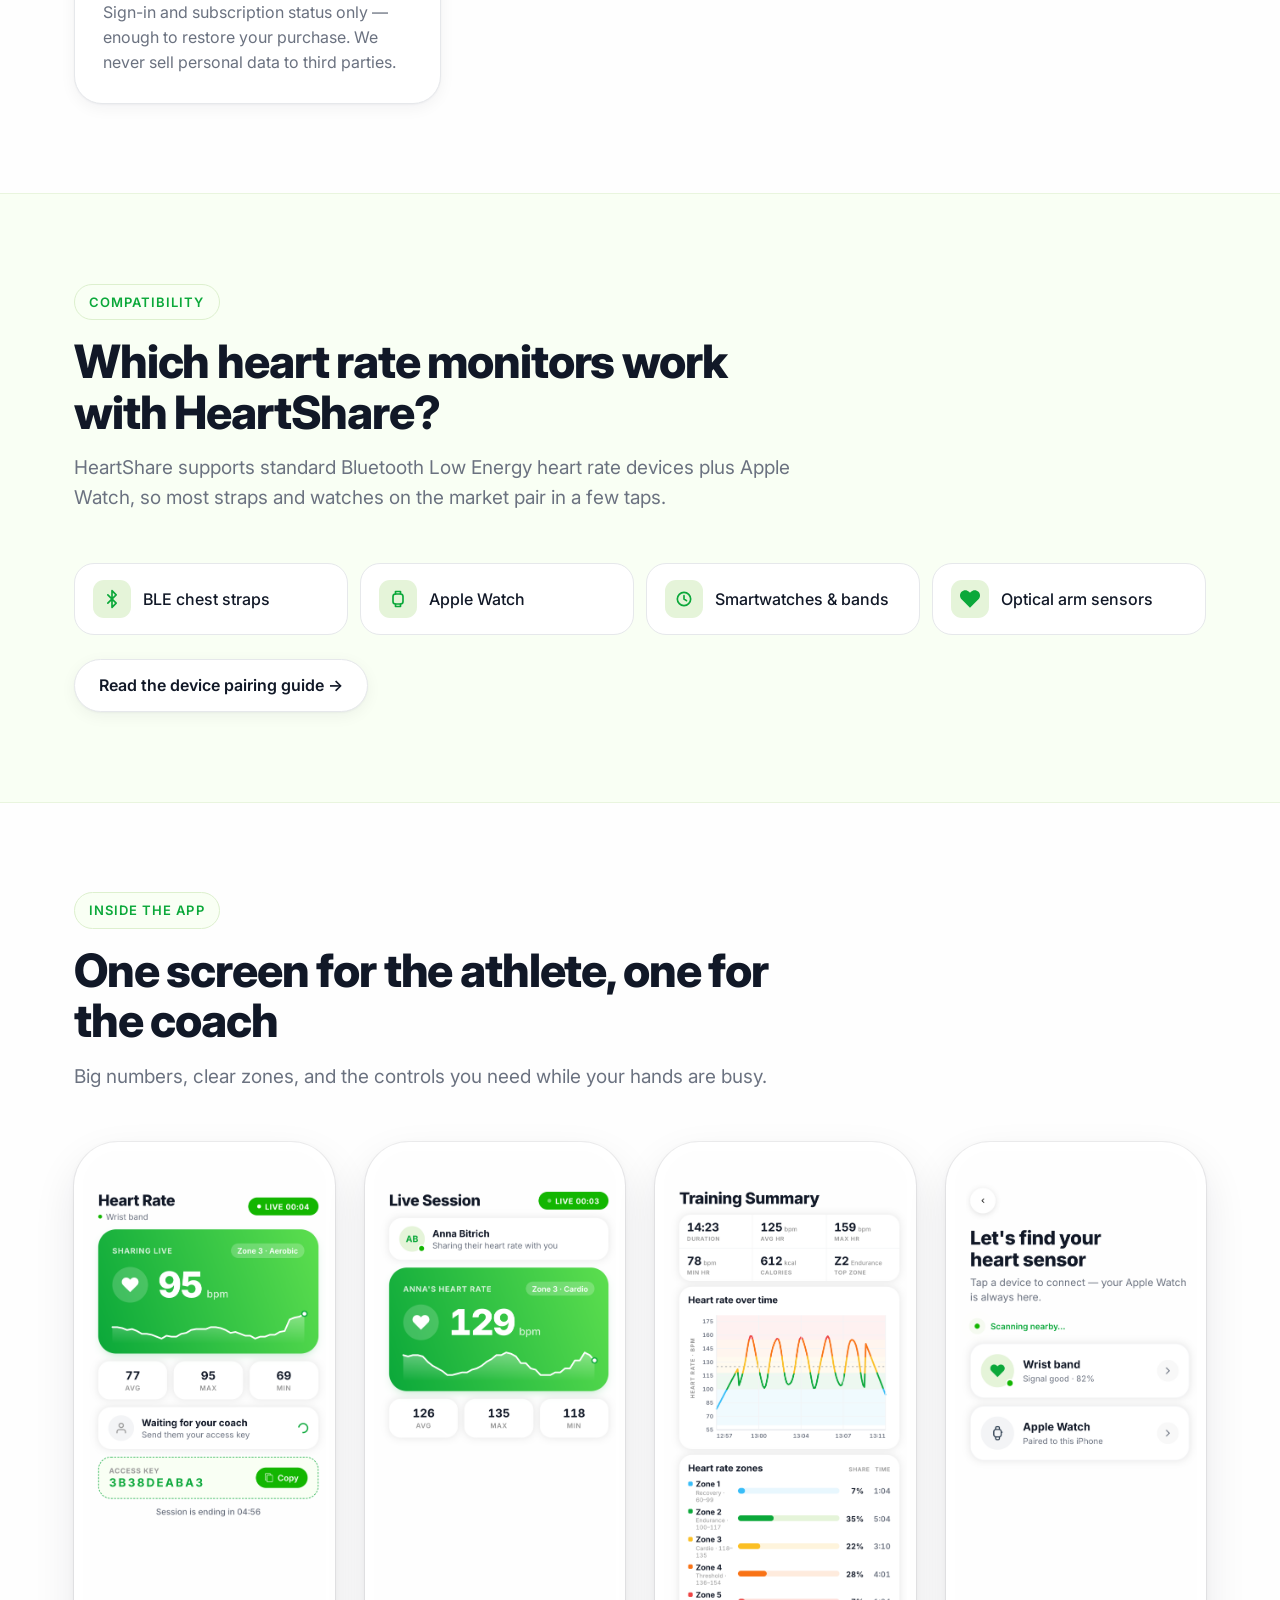
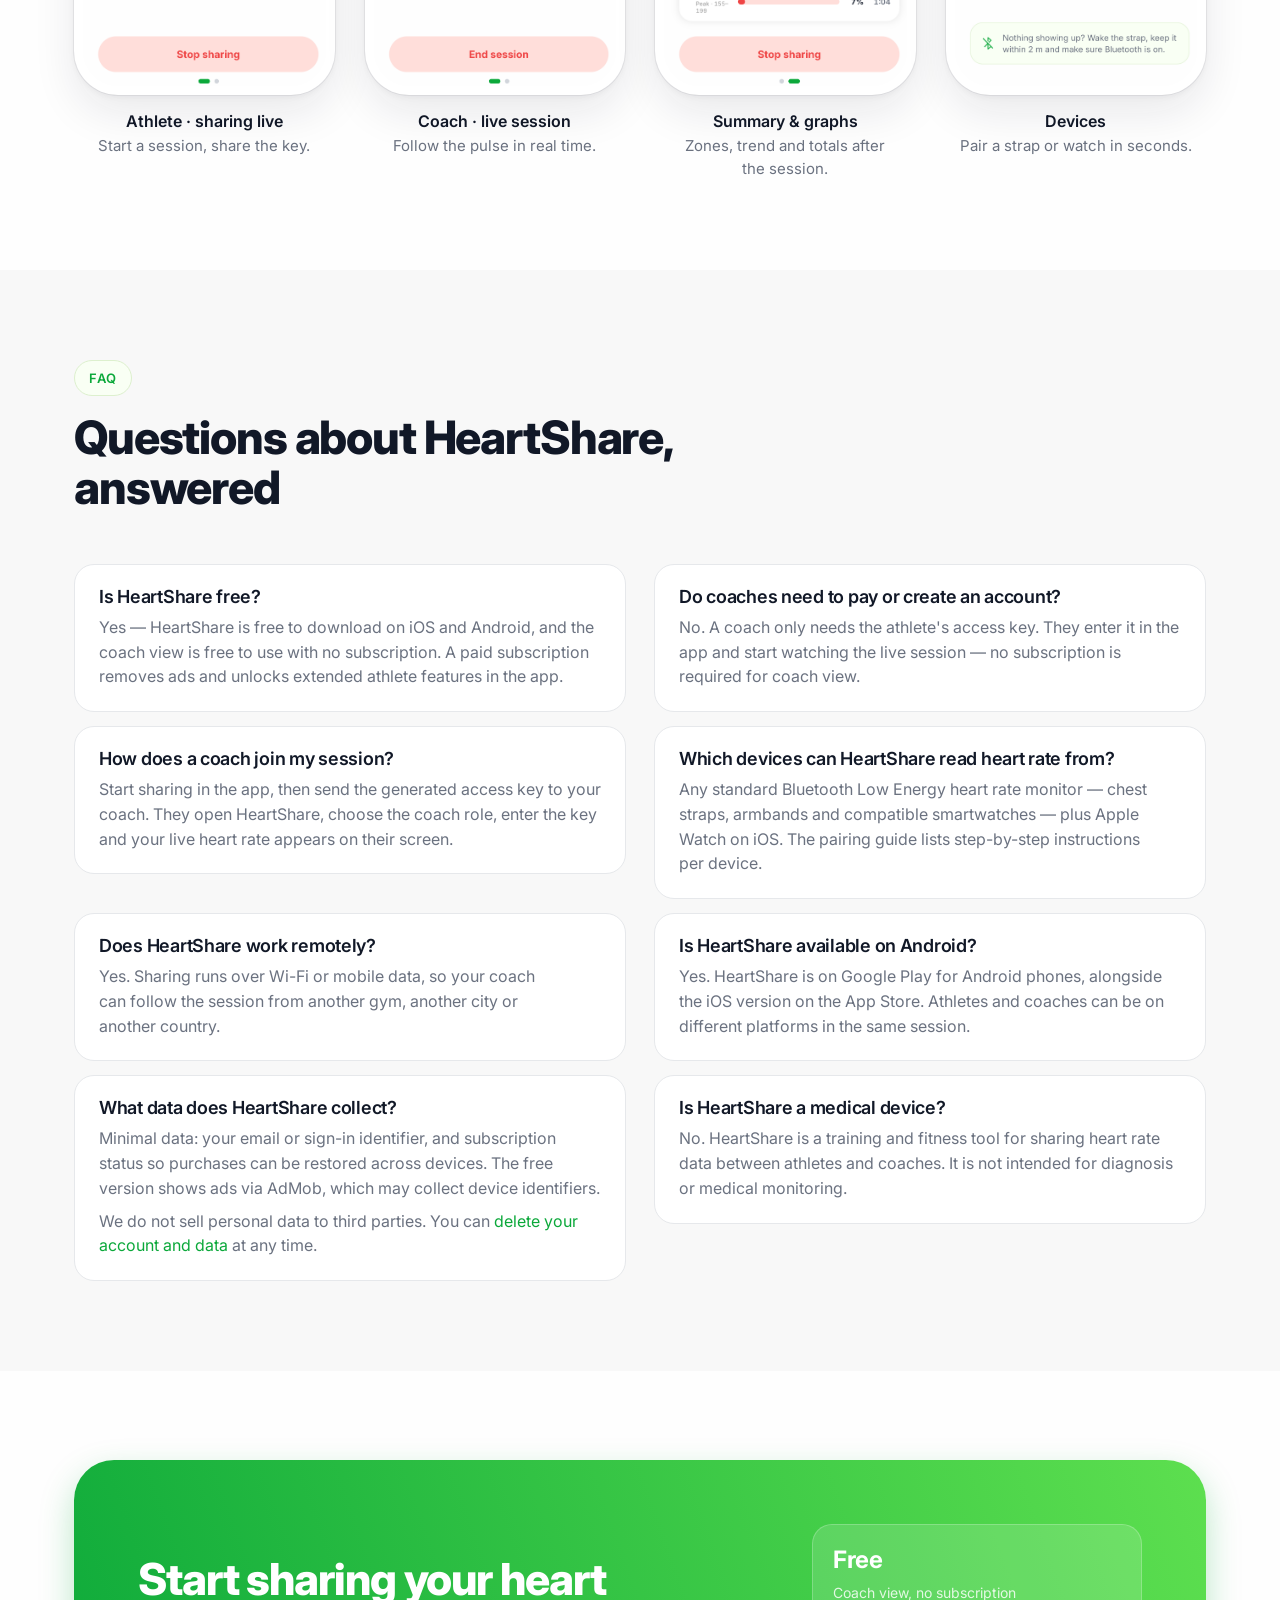
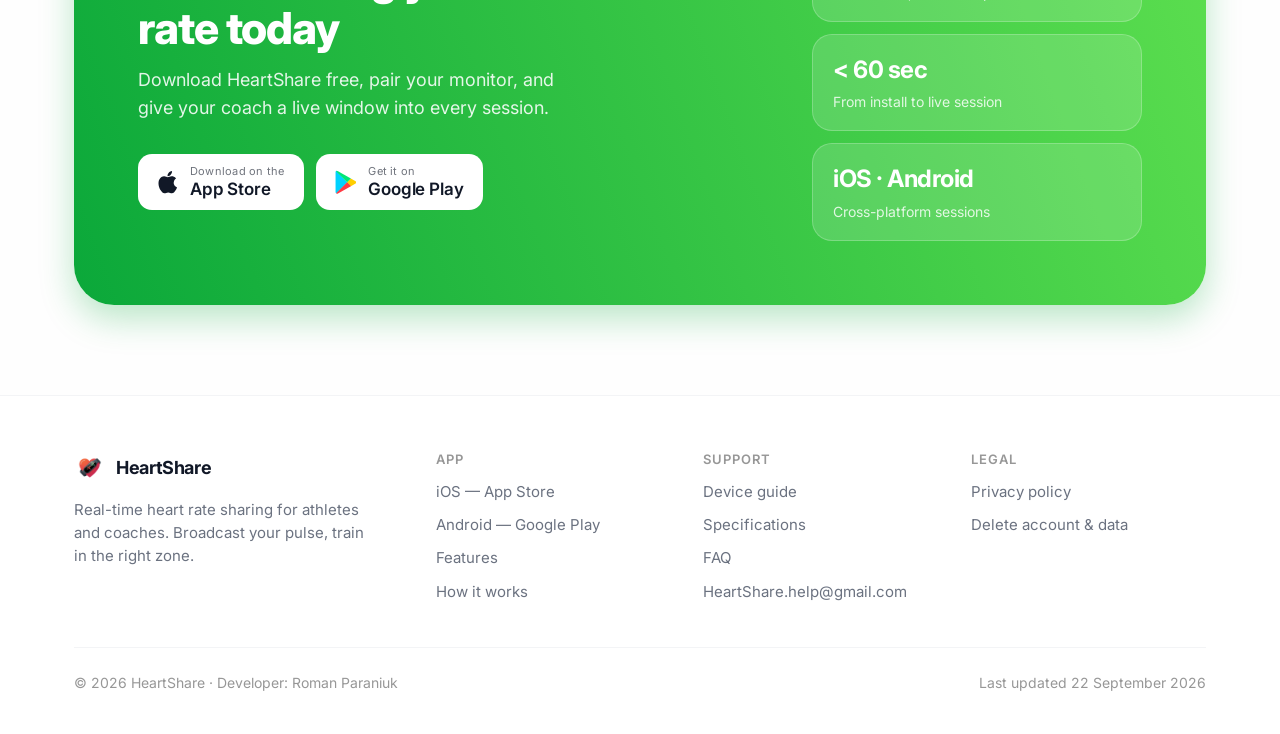
==== commit 6d968254: "new changes are added" ====
--- a/index.html
+++ b/index.html
@@ -37,7 +37,6 @@
 <a href="#devices">Devices</a>
 <a href="connect-device.html">Device guide</a>
 <a href="#screens">Screens</a>
-<a href="#specs">Specs</a>
 <a href="#faq">FAQ</a>
 </nav>
 <a class="btn btn-primary" href="#get">Get the app</a>
@@ -184,35 +183,6 @@
 </div>
 </section>
 
-<section id="specs">
-<div class="wrap">
-<div class="sec-head">
-<span class="eyebrow">Specs</span>
-<h2>HeartShare at a glance</h2>
-<p>The numbers people ask for before they install.</p>
-</div>
-<div class="spec-table reveal">
-<table>
-<caption class="visually-hidden">HeartShare technical specifications for iOS and Android</caption>
-<thead><tr><th scope="col">Detail</th><th scope="col">iOS</th><th scope="col">Android</th></tr></thead>
-<tbody>
-<tr><th scope="row">Latest version</th><td>1.2.0</td><td>1.2</td></tr>
-<tr><th scope="row">Requires</th><td>iOS 18.6 or later</td><td>Android 7.0 or later</td></tr>
-<tr><th scope="row">Also runs on</th><td>iPhone, iPad, Apple&nbsp;Watch</td><td>Android phones</td></tr>
-<tr><th scope="row">Price</th><td colspan="2">Free to download &middot; coach view needs no subscription</td></tr>
-<tr><th scope="row">HeartShare Pro</th><td colspan="2">$0.99/month &middot; $9.99/year &middot; $22.99 lifetime &mdash; removes ads, unlocks extended athlete features</td></tr>
-<tr><th scope="row">Access key</th><td colspan="2">10 characters, shared by the athlete &mdash; the coach needs no account</td></tr>
-<tr><th scope="row">Session length</th><td colspan="2">Until the athlete stops it, or 2 hours automatically</td></tr>
-<tr><th scope="row">Heart rate storage</th><td colspan="2">Session-only &mdash; not stored after a session ends</td></tr>
-<tr><th scope="row">Devices</th><td colspan="2">Bluetooth LE straps, armbands and smartwatches, plus Apple&nbsp;Watch on iOS</td></tr>
-<tr><th scope="row">Age rating</th><td>4+</td><td>Rated for 3+</td></tr>
-<tr><th scope="row">Category</th><td colspan="2">Health &amp; Fitness</td></tr>
-</tbody>
-</table>
-</div>
-<p class="spec-note">Store details last checked <time datetime="2026-09-22">22 September 2026</time>. HeartShare is a training and fitness tool, not a medical device.</p>
-</div>
-</section>
 
 <section id="faq" style="background:var(--field)">
 <div class="wrap">
@@ -268,7 +238,7 @@
 <p style="color:var(--ink-2);margin-top:14px;max-width:34ch">Real-time heart rate sharing for athletes and coaches. Broadcast your pulse, train in the right zone.</p>
 </div>
 <div><h4>App</h4><div class="foot-links"><a href="https://apps.apple.com/ua/app/heartshare/id6759251996">iOS — App Store</a><a href="https://play.google.com/store/apps/details?id=com.rkh.heartshare">Android — Google Play</a><a href="#features">Features</a><a href="#how">How it works</a></div></div>
-<div><h4>Support</h4><div class="foot-links"><a href="connect-device.html">Device guide</a><a href="#faq">FAQ</a><a href="mailto:HeartShare.help@gmail.com">HeartShare.help@gmail.com</a></div></div>
+<div><h4>Support</h4><div class="foot-links"><a href="connect-device.html">Device guide</a><a href="specs.html">Specifications</a><a href="#faq">FAQ</a><a href="mailto:HeartShare.help@gmail.com">HeartShare.help@gmail.com</a></div></div>
 <div><h4>Legal</h4><div class="foot-links"><a href="privacy.html">Privacy policy</a><a href="delete-account.html">Delete account &amp; data</a></div></div>
 </div>
 <div class="foot-bottom">
@@ -284,8 +254,8 @@
 {"@type":"Organization","@id":"https://heartshare-app.github.io/#org","name":"HeartShare","url":"https://heartshare-app.github.io/","logo":{"@type":"ImageObject","@id":"https://heartshare-app.github.io/#logo","url":"https://heartshare-app.github.io/img/app-icon.png","width":1280,"height":1280},"email":"HeartShare.help@gmail.com","founder":{"@type":"Person","@id":"https://heartshare-app.github.io/#roman","name":"Roman Paraniuk"},"sameAs":["https://apps.apple.com/ua/app/heartshare/id6759251996","https://play.google.com/store/apps/details?id=com.rkh.heartshare"],"contactPoint":{"@type":"ContactPoint","contactType":"customer support","email":"HeartShare.help@gmail.com","availableLanguage":"English"}},
 {"@type":"ImageObject","@id":"https://heartshare-app.github.io/#ogimage","url":"https://heartshare-app.github.io/img/og-image.jpg","width":1200,"height":630,"caption":"HeartShare — your coach sees every beat, live"},
 {"@type":"WebPage","@id":"https://heartshare-app.github.io/#webpage","url":"https://heartshare-app.github.io/","name":"HeartShare — Share Live Heart Rate With Your Coach","description":"HeartShare streams your live heart rate from a Bluetooth monitor or smartwatch to your coach in real time. Athletes share with one access key; coaches watch free, no subscription. Free on iOS and Android.","isPartOf":{"@id":"https://heartshare-app.github.io/#website"},"inLanguage":"en","datePublished":"2026-02-11","dateModified":"2026-09-22","primaryImageOfPage":{"@id":"https://heartshare-app.github.io/#ogimage"},"publisher":{"@id":"https://heartshare-app.github.io/#org"},"about":[{"@id":"https://heartshare-app.github.io/#ios"},{"@id":"https://heartshare-app.github.io/#android"}],"mainEntity":{"@id":"https://heartshare-app.github.io/#ios"}},
-{"@type":"MobileApplication","@id":"https://heartshare-app.github.io/#ios","name":"HeartShare Live Heart Rate BPM","applicationCategory":"HealthApplication","applicationSubCategory":"Fitness","operatingSystem":"iOS 18.6 or later","url":"https://apps.apple.com/ua/app/heartshare/id6759251996","installUrl":"https://apps.apple.com/ua/app/heartshare/id6759251996","author":{"@id":"https://heartshare-app.github.io/#org"},"description":"Share your live heart rate with a coach in real time from a Bluetooth heart rate monitor or Apple Watch. Coaches join with an access key and monitor free.","offers":[{"@type":"Offer","name":"Free","price":"0","priceCurrency":"USD","description":"Free to download; the coach view needs no subscription"},{"@type":"Offer","name":"HeartShare Pro Monthly","price":"0.99","priceCurrency":"USD","category":"In-app subscription"},{"@type":"Offer","name":"HeartShare Pro Yearly","price":"9.99","priceCurrency":"USD","category":"In-app subscription"},{"@type":"Offer","name":"HeartShare Pro Lifetime","price":"22.99","priceCurrency":"USD","category":"In-app purchase"}],"featureList":["Live heart rate sharing","Free coach view with access key","Bluetooth LE and Apple Watch support","Heart rate zones","Audio heart rate","Session summary with avg, max and min BPM"],"screenshot":["https://heartshare-app.github.io/img/shot-sharing.png","https://heartshare-app.github.io/img/shot-coach.png","https://heartshare-app.github.io/img/shot-summary.png","https://heartshare-app.github.io/img/shot-device.png"],"alternateName":"HeartShare","softwareVersion":"1.2.0","dateModified":"2026-09-21","contentRating":"4+","inLanguage":"en","isAccessibleForFree":true},
-{"@type":"MobileApplication","@id":"https://heartshare-app.github.io/#android","name":"HeartShare — Live Heart Rate BPM","applicationCategory":"HealthApplication","applicationSubCategory":"Fitness","operatingSystem":"Android 7.0 or later","url":"https://play.google.com/store/apps/details?id=com.rkh.heartshare","installUrl":"https://play.google.com/store/apps/details?id=com.rkh.heartshare","author":{"@id":"https://heartshare-app.github.io/#org"},"description":"Live heart rate monitor and sharing app for Android. Stream your pulse from a BLE monitor or smartwatch to your coach in real time.","offers":{"@type":"Offer","name":"Free","price":"0","priceCurrency":"USD","description":"Free to download; the coach view needs no subscription"},"alternateName":"HeartShare","softwareVersion":"1.2","dateModified":"2026-09-16","contentRating":"Rated for 3+","inLanguage":"en","isAccessibleForFree":true,"featureList":["Live heart rate sharing","Free coach view with access key","Bluetooth LE and Apple Watch support","Heart rate zones","Audio heart rate","Session summary with avg, max and min BPM"],"screenshot":["https://heartshare-app.github.io/img/shot-sharing.png","https://heartshare-app.github.io/img/shot-coach.png","https://heartshare-app.github.io/img/shot-summary.png","https://heartshare-app.github.io/img/shot-device.png"]},
+{"@type":"MobileApplication","@id":"https://heartshare-app.github.io/#ios","name":"HeartShare Live Heart Rate BPM","applicationCategory":"HealthApplication","applicationSubCategory":"Fitness","operatingSystem":"iOS 18.6 or later","url":"https://apps.apple.com/ua/app/heartshare/id6759251996","installUrl":"https://apps.apple.com/ua/app/heartshare/id6759251996","author":{"@id":"https://heartshare-app.github.io/#org"},"description":"Share your live heart rate with a coach in real time from a Bluetooth heart rate monitor or Apple Watch. Coaches join with an access key and monitor free.","offers":[{"@type":"Offer","name":"Free","price":"0","priceCurrency":"USD","description":"Free to download; the coach view needs no subscription"},{"@type":"Offer","name":"HeartShare Pro","category":"In-app subscription","description":"Optional in-app subscription (monthly, yearly or lifetime) that removes ads and unlocks extended athlete features. Prices vary by country and are shown in local currency in the App Store and Google Play.","availability":"https://schema.org/InStock"}],"featureList":["Live heart rate sharing","Free coach view with access key","Bluetooth LE and Apple Watch support","Heart rate zones","Audio heart rate","Session summary with avg, max and min BPM"],"screenshot":["https://heartshare-app.github.io/img/shot-sharing.png","https://heartshare-app.github.io/img/shot-coach.png","https://heartshare-app.github.io/img/shot-summary.png","https://heartshare-app.github.io/img/shot-device.png"],"alternateName":"HeartShare","softwareVersion":"1.2.0","dateModified":"2026-09-21","contentRating":"4+","inLanguage":"en","isAccessibleForFree":true},
+{"@type":"MobileApplication","@id":"https://heartshare-app.github.io/#android","name":"HeartShare — Live Heart Rate BPM","applicationCategory":"HealthApplication","applicationSubCategory":"Fitness","operatingSystem":"Android 7.0 or later","url":"https://play.google.com/store/apps/details?id=com.rkh.heartshare","installUrl":"https://play.google.com/store/apps/details?id=com.rkh.heartshare","author":{"@id":"https://heartshare-app.github.io/#org"},"description":"Live heart rate monitor and sharing app for Android. Stream your pulse from a BLE monitor or smartwatch to your coach in real time.","offers":[{"@type":"Offer","name":"Free","price":"0","priceCurrency":"USD","description":"Free to download; the coach view needs no subscription"},{"@type":"Offer","name":"HeartShare Pro","category":"In-app subscription","description":"Optional in-app subscription (monthly, yearly or lifetime) that removes ads and unlocks extended athlete features. Prices vary by country and are shown in local currency in the App Store and Google Play.","availability":"https://schema.org/InStock"}],"alternateName":"HeartShare","softwareVersion":"1.2","dateModified":"2026-09-16","contentRating":"Rated for 3+","inLanguage":"en","isAccessibleForFree":true,"featureList":["Live heart rate sharing","Free coach view with access key","Bluetooth LE and Apple Watch support","Heart rate zones","Audio heart rate","Session summary with avg, max and min BPM"],"screenshot":["https://heartshare-app.github.io/img/shot-sharing.png","https://heartshare-app.github.io/img/shot-coach.png","https://heartshare-app.github.io/img/shot-summary.png","https://heartshare-app.github.io/img/shot-device.png"]},
 {"@type":"FAQPage","@id":"https://heartshare-app.github.io/#faq","mainEntity":[{"@type":"Question","name":"Is HeartShare free?","acceptedAnswer":{"@type":"Answer","text":"Yes — HeartShare is free to download on iOS and Android, and the coach view is free to use with no subscription. A paid subscription removes ads and unlocks extended athlete features in the app."}},{"@type":"Question","name":"Do coaches need to pay or create an account?","acceptedAnswer":{"@type":"Answer","text":"No. A coach only needs the athlete's access key. They enter it in the app and start watching the live session — no subscription is required for coach view."}},{"@type":"Question","name":"How does a coach join my session?","acceptedAnswer":{"@type":"Answer","text":"Start sharing in the app, then send the generated access key to your coach. They open HeartShare, choose the coach role, enter the key and your live heart rate appears on their screen."}},{"@type":"Question","name":"Which devices can HeartShare read heart rate from?","acceptedAnswer":{"@type":"Answer","text":"Any standard Bluetooth Low Energy heart rate monitor — chest straps, armbands and compatible smartwatches — plus Apple Watch on iOS. The pairing guide lists step-by-step instructions per device."}},{"@type":"Question","name":"Does HeartShare work remotely?","acceptedAnswer":{"@type":"Answer","text":"Yes. Sharing runs over Wi-Fi or mobile data, so your coach can follow the session from another gym, another city or another country."}},{"@type":"Question","name":"Is HeartShare available on Android?","acceptedAnswer":{"@type":"Answer","text":"Yes. HeartShare is on Google Play for Android phones, alongside the iOS version on the App Store. Athletes and coaches can be on different platforms in the same session."}},{"@type":"Question","name":"What data does HeartShare collect?","acceptedAnswer":{"@type":"Answer","text":"Minimal data: your email or sign-in identifier, and subscription status so purchases can be restored across devices. The free version shows ads via AdMob, which may collect device identifiers.We do not sell personal data to third parties. You can delete your account and data at any time."}},{"@type":"Question","name":"Is HeartShare a medical device?","acceptedAnswer":{"@type":"Answer","text":"No. HeartShare is a training and fitness tool for sharing heart rate data between athletes and coaches. It is not intended for diagnosis or medical monitoring."}}]},
 {"@type":"HowTo","@id":"https://heartshare-app.github.io/#howto","name":"How to share your heart rate with a coach using HeartShare","totalTime":"PT1M","step":[{"@type":"HowToStep","position":1,"name":"Pair your monitor","text":"Open HeartShare and connect a Bluetooth LE chest strap, armband or smartwatch. Your live BPM appears on screen."},{"@type":"HowToStep","position":2,"name":"Share your access key","text":"Start a session and send the generated access key to your coach."},{"@type":"HowToStep","position":3,"name":"Train while they watch","text":"Your coach enters the key and follows your pulse, zone and trend live, then reviews avg, max and min when the session ends."}]}
 ]}
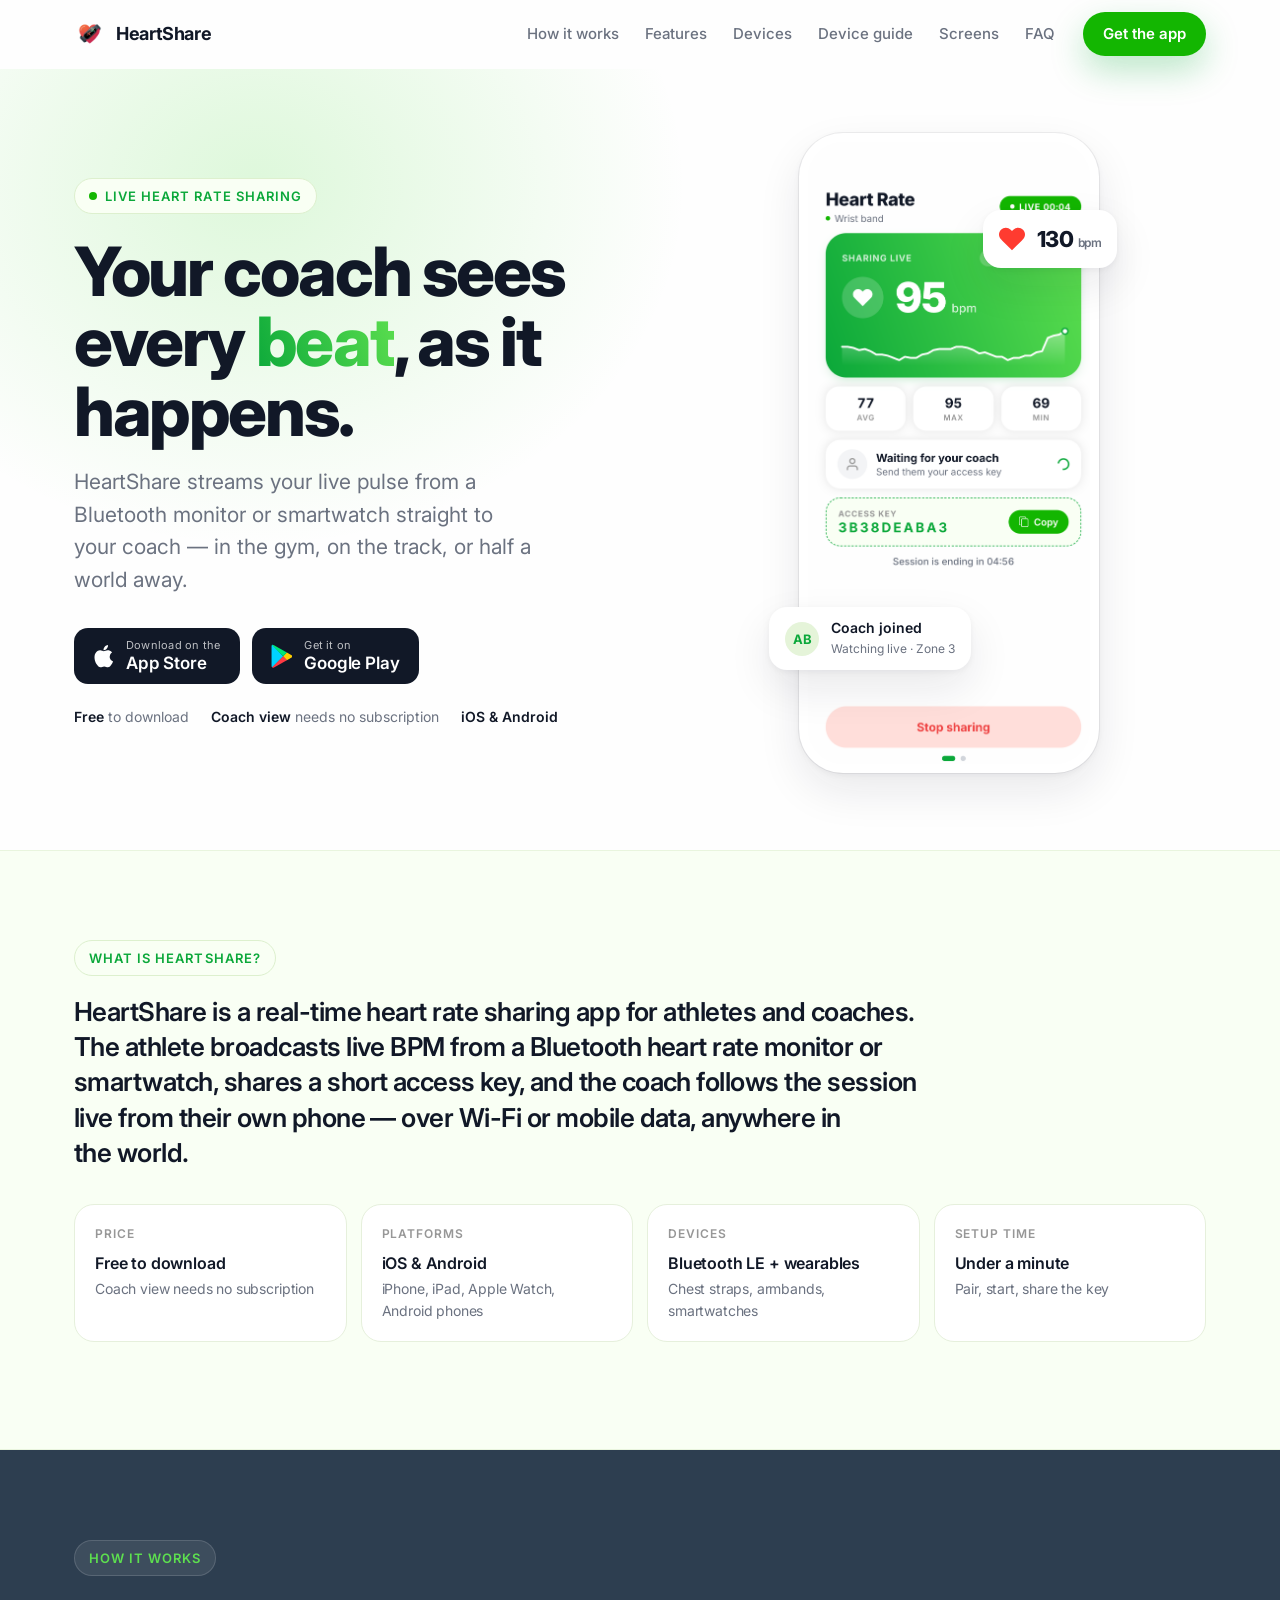
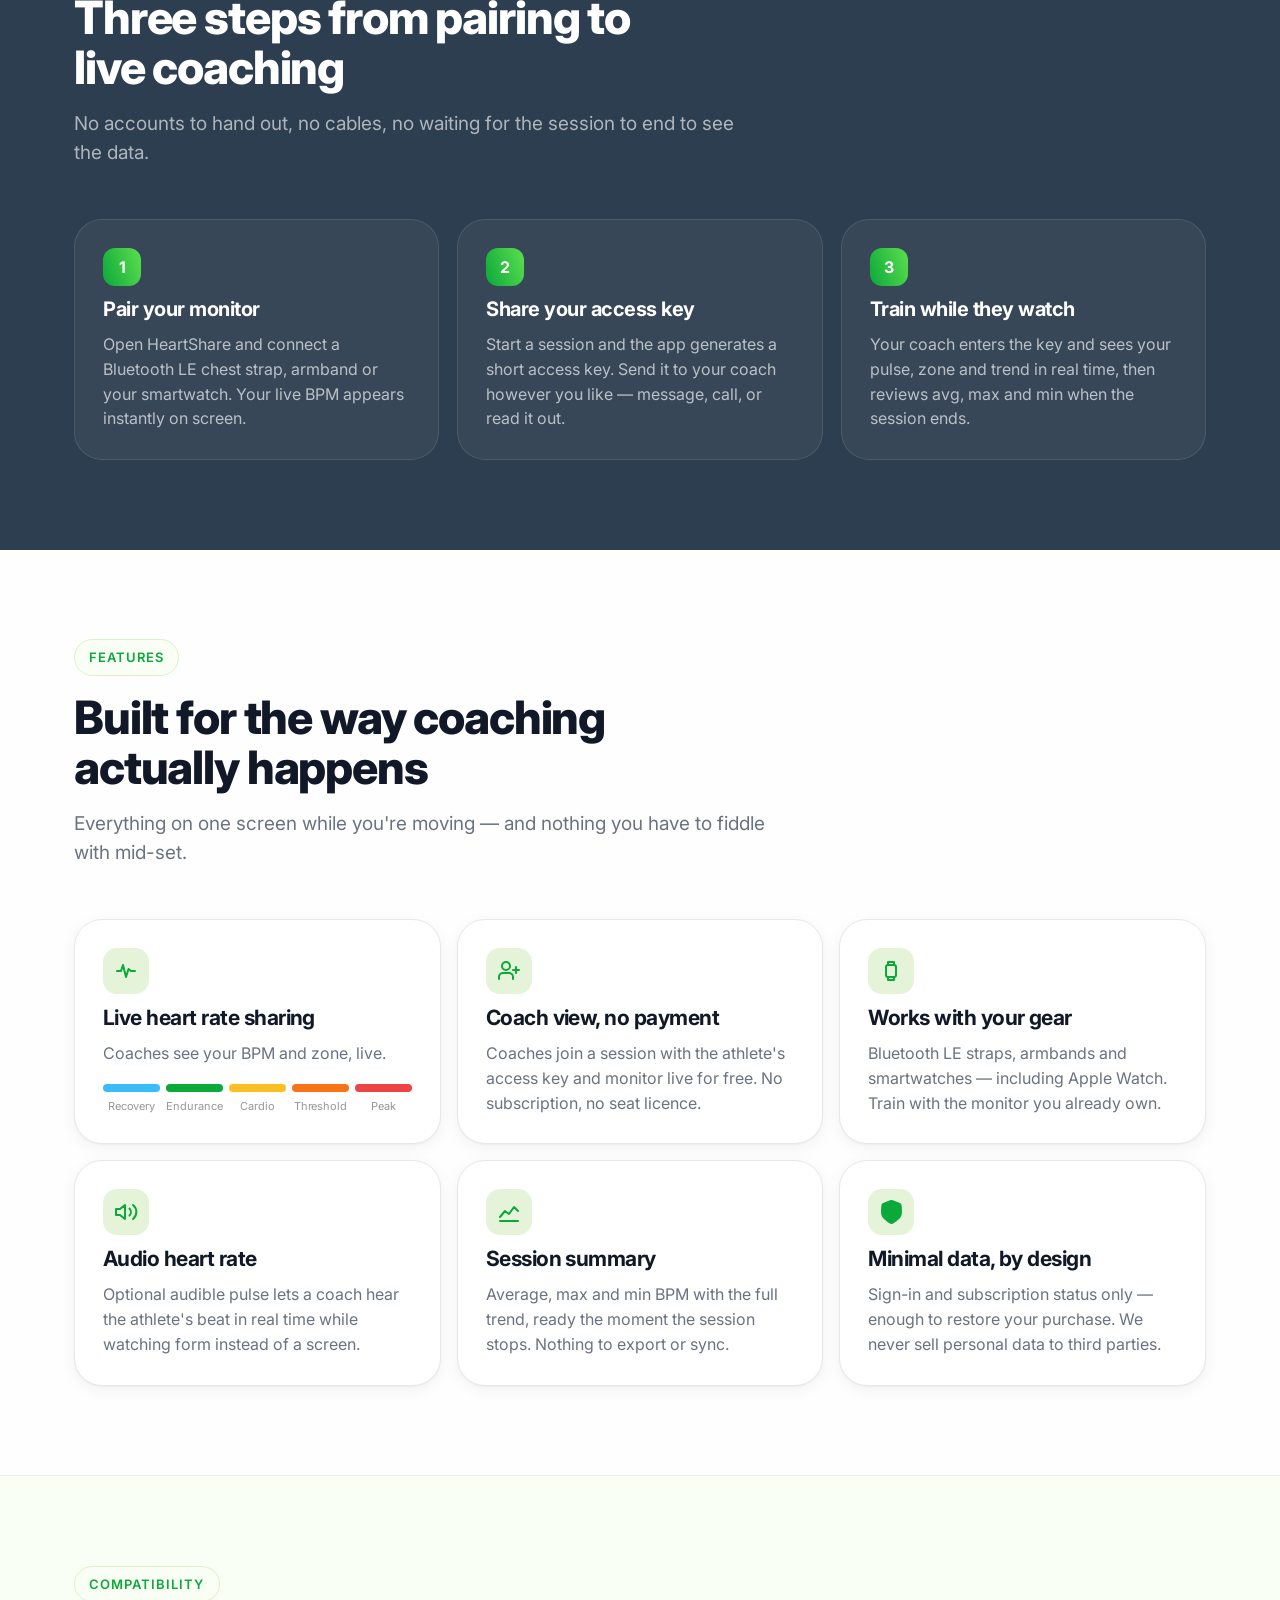
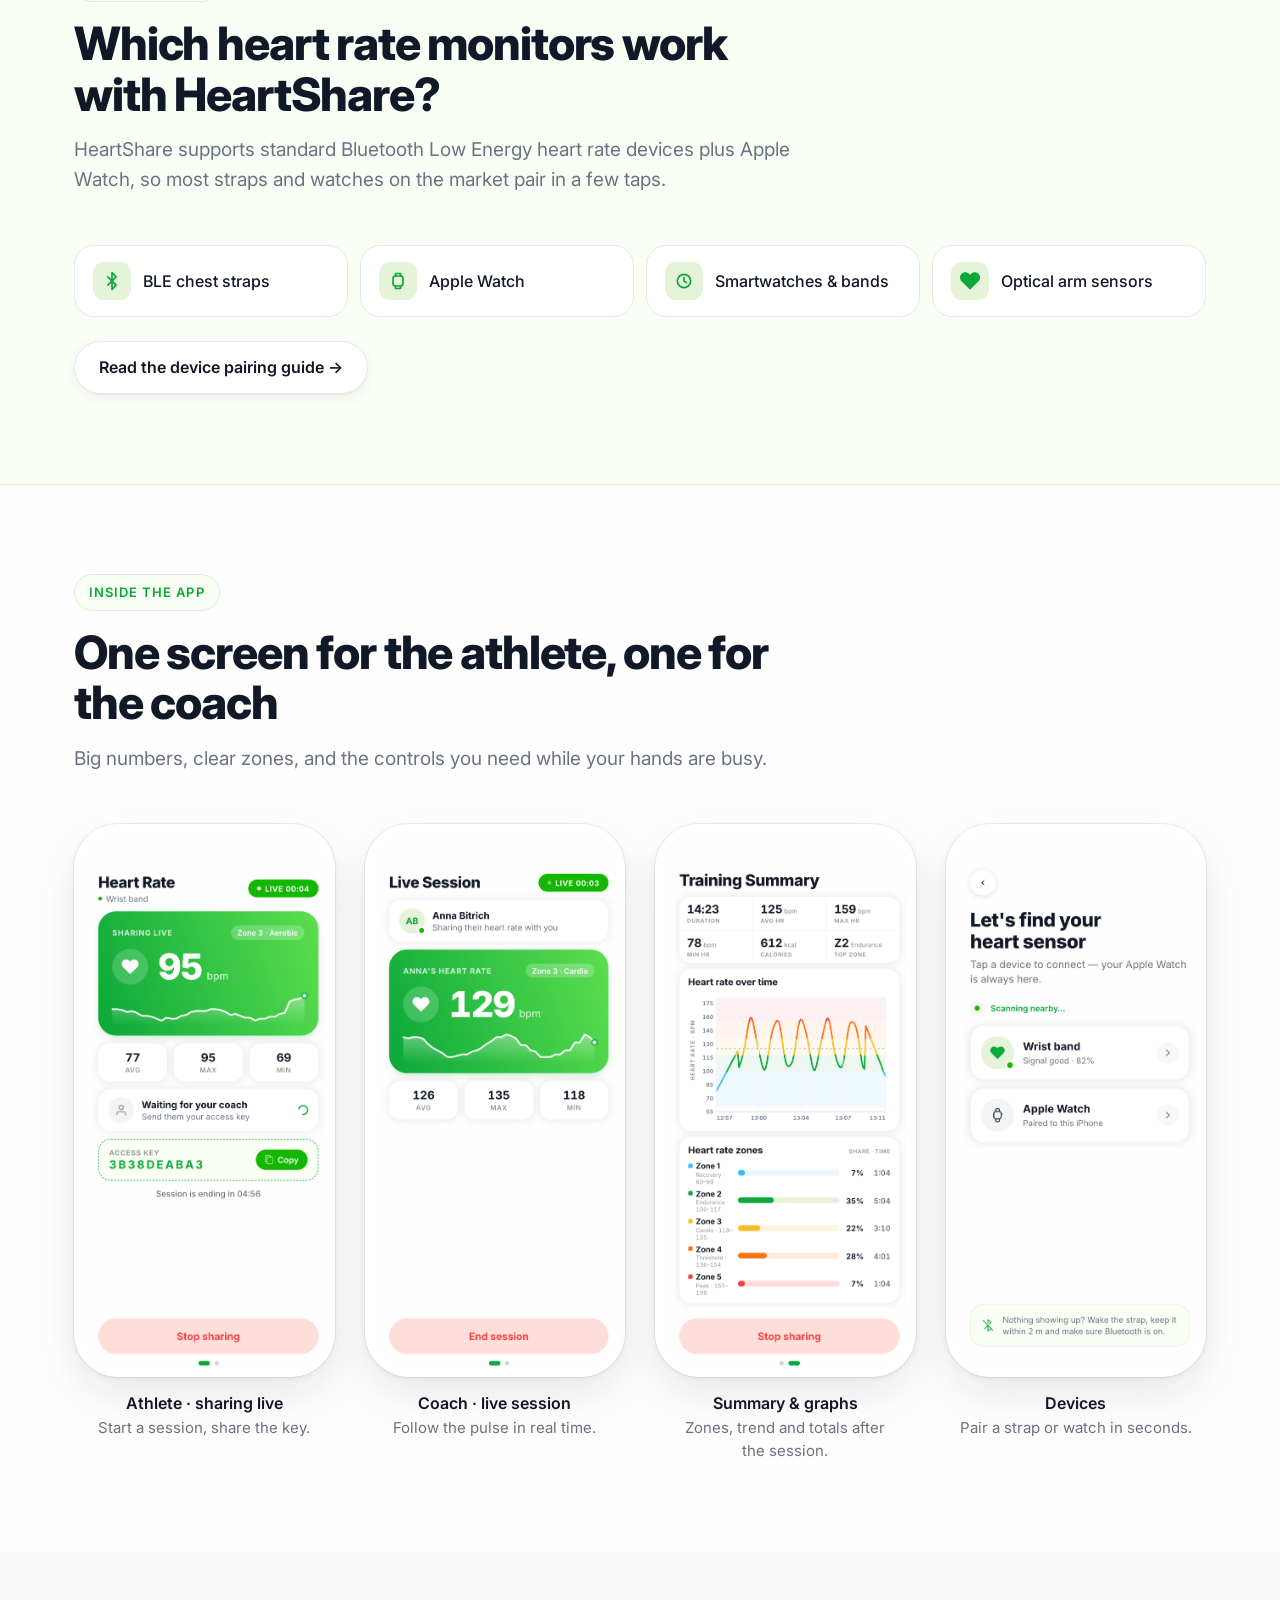
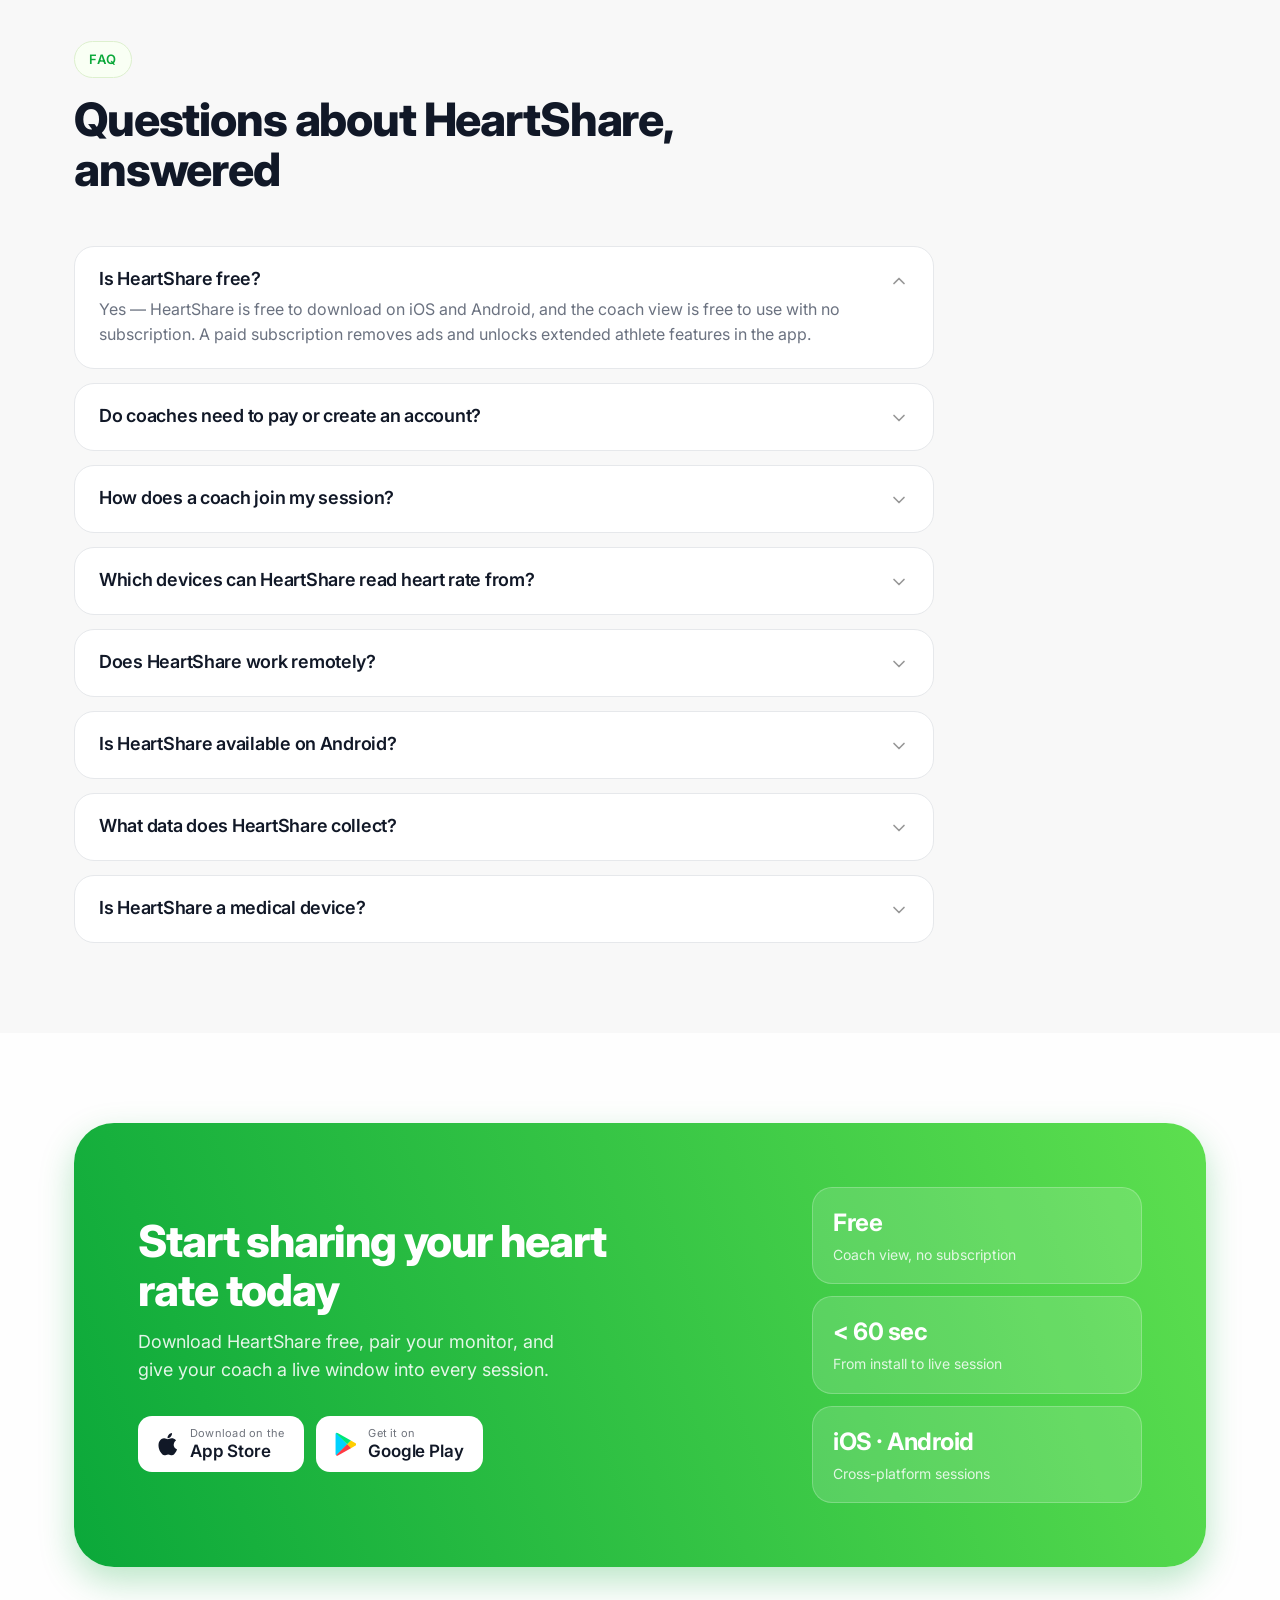
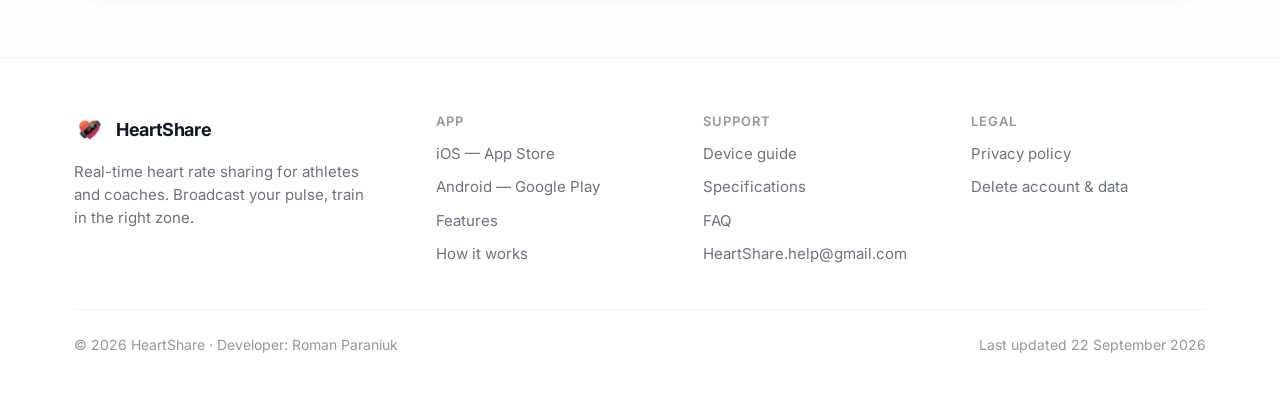
==== commit 317dccac: "fixed layout: align blocks, changed FAQ" ====
--- a/index.html
+++ b/index.html
@@ -117,9 +117,8 @@
 <article class="card card-wide">
 <div class="icon"><svg width="24" height="24" viewBox="0 0 24 24" fill="none" stroke="currentColor" stroke-width="2" stroke-linecap="round" stroke-linejoin="round" aria-hidden="true"><path d="M3 12h4l2-6 3 12 2.5-8L17 12h4"/></svg></div>
 <h3>Live heart rate sharing</h3>
-<p>Your BPM, trend line and effort zone stream out continuously. Coaches and teammates see the same number you do, with no perceptible lag.</p>
-<div class="zones"><span class="zone" style="background:var(--z1)"></span><span class="zone" style="background:var(--z2)"></span><span class="zone" style="background:var(--z3)"></span><span class="zone" style="background:var(--z4)"></span><span class="zone" style="background:var(--z5)"></span></div>
-<div class="zone-labels"><span>Recovery</span><span>Endurance</span><span>Cardio</span><span>Threshold</span><span>Peak</span></div>
+<p>Coaches see your BPM and zone, live.</p>
+<div class="zones"><div class="zone"><span style="background:var(--z1)"></span>Recovery</div><div class="zone"><span style="background:var(--z2)"></span>Endurance</div><div class="zone"><span style="background:var(--z3)"></span>Cardio</div><div class="zone"><span style="background:var(--z4)"></span>Threshold</div><div class="zone"><span style="background:var(--z5)"></span>Peak</div></div>
 </article>
 <article class="card card-third">
 <div class="icon"><svg width="24" height="24" viewBox="0 0 24 24" fill="none" stroke="currentColor" stroke-width="2" stroke-linecap="round" stroke-linejoin="round"><path d="M16 20v-2a4 4 0 0 0-4-4H6a4 4 0 0 0-4 4v2"/><circle cx="9" cy="7" r="4"/><path d="M19 8v6M22 11h-6"/></svg></div>
@@ -266,9 +265,7 @@
 const io=new IntersectionObserver((es)=>es.forEach(e=>{if(e.isIntersecting){e.target.classList.add('in');io.unobserve(e.target)}}),{threshold:.12});
 document.querySelectorAll('.reveal').forEach(el=>io.observe(el));
 const faq=document.querySelectorAll('.faq details.qa');
-const mq=matchMedia('(max-width:980px)');
-const sync=()=>faq.forEach((d,i)=>{d.open=!mq.matches||i===0});
-mq.addEventListener('change',sync);sync();
+faq.forEach((d,i)=>{d.open=i===0});
 const b=document.querySelector('.float-a .bpm');let v=129,t=0;
 setInterval(()=>{t+=1;v=Math.max(112,Math.min(148,v+Math.round((Math.random()-.45)*5)));b.firstChild.nodeValue=v},1400);
 </script>
--- a/site.css
+++ b/site.css
@@ -80,17 +80,16 @@
 .fact dt{font-size:12px;font-weight:600;letter-spacing:.08em;text-transform:uppercase;color:var(--ink-3)}
 .fact dd{margin:8px 0 0;font-size:16px;font-weight:600;letter-spacing:-.01em}
 .fact dd span{display:block;font-weight:400;font-size:14px;color:var(--ink-2);margin-top:2px}
-.bento{display:grid;grid-template-columns:repeat(6,1fr);gap:16px}
+.bento{display:grid;grid-template-columns:repeat(3,1fr);grid-auto-rows:1fr;gap:16px}
 .card{background:#fff;border:1px solid var(--border);border-radius:var(--r-lg);padding:28px;box-shadow:var(--shadow-sm);display:flex;flex-direction:column;gap:12px;transition:transform .2s,box-shadow .2s}
 .card:hover{transform:translateY(-3px);box-shadow:var(--shadow-md)}
 .card h3{font-size:21px;font-weight:700}
 .card p{color:var(--ink-2);font-size:16px}
-.card-wide{grid-column:span 3}
-.card-third{grid-column:span 2}
+.card-wide,.card-third{grid-column:span 1}
 .icon{width:46px;height:46px;border-radius:14px;background:var(--green-surface);color:var(--green);display:grid;place-items:center}
-.zones{display:flex;gap:6px;margin-top:auto;padding-top:18px}
-.zone{flex:1;height:8px;border-radius:99px}
-.zone-labels{display:flex;justify-content:space-between;font-size:12px;color:var(--ink-3);margin-top:8px}
+.zones{display:flex;gap:6px;margin-top:auto;padding-top:6px}
+.zone{flex:1 1 0;min-width:max-content;display:flex;flex-direction:column;gap:6px;font-size:11px;letter-spacing:-.01em;color:var(--ink-3);text-align:center}
+.zone span{height:8px;border-radius:99px}
 .dark{background:var(--slate);color:#fff}
 .dark .sec-head p{color:rgba(255,255,255,.62)}
 .dark .eyebrow{background:rgba(255,255,255,.08);border-color:rgba(255,255,255,.14);color:var(--green-bright)}
@@ -107,17 +106,17 @@
 .shot{margin:0;display:flex;flex-direction:column;gap:14px}
 .shot figcaption{font-size:15px;color:var(--ink-2);text-align:center}
 .shot figcaption b{display:block;color:var(--ink);font-weight:600;font-size:16px}
-.faq{display:grid;grid-template-columns:1fr 1fr;gap:14px 28px;align-items:start}
+.faq{display:grid;grid-template-columns:1fr;gap:14px;max-width:860px}
 .qa{border:1px solid var(--border);border-radius:var(--r-md);background:#fff;padding:22px 24px}
 .qa h3{font-size:18px;font-weight:600;letter-spacing:-.015em;margin-bottom:8px}
 .qa p{color:var(--ink-2);font-size:16px}
 .qa p+p{margin-top:8px}
 /* FAQ: expanded on desktop, collapsible under 980px (see the sync script in index.html) */
-details.qa>summary{display:flex;align-items:flex-start;gap:12px;list-style:none;cursor:default}
+details.qa>summary{display:flex;align-items:flex-start;gap:12px;list-style:none;cursor:pointer}
 details.qa>summary::-webkit-details-marker{display:none}
 details.qa>summary h3{margin-bottom:0;flex:1}
 details.qa[open]>summary h3{margin-bottom:8px}
-details.qa>summary .chev{display:none;flex:none;width:20px;height:20px;margin-top:2px;color:var(--ink-3);transition:transform .2s}
+details.qa>summary .chev{display:block;flex:none;width:20px;height:20px;margin-top:2px;color:var(--ink-3);transition:transform .2s}
 details.qa[open]>summary .chev{transform:rotate(180deg)}
 .cta-box{background:var(--grad);border-radius:var(--r-xl);padding:clamp(36px,5vw,64px);color:#fff;display:grid;grid-template-columns:1.2fr .8fr;gap:32px;align-items:center;box-shadow:var(--shadow-green)}
 .cta-box h2{font-size:clamp(28px,3.6vw,44px);font-weight:800}
@@ -177,30 +176,27 @@
 .stepcard p{color:var(--ink-2);font-size:15px;margin:0}
 .videobox{margin-top:24px;border-radius:var(--r-lg);overflow:hidden;border:1px solid var(--border);box-shadow:var(--shadow-sm);aspect-ratio:16/9;background:#000}
 .videobox iframe{width:100%;height:100%;border:0;display:block}
+details.qa>summary:hover h3{color:var(--green)}
 @media (max-width:980px){
-details.qa>summary{cursor:pointer}
-details.qa>summary .chev{display:block}
-details.qa>summary:hover h3{color:var(--green)}
 .hero-grid{grid-template-columns:1fr;gap:44px}
 .hero-col{align-items:center;text-align:center}
 .hero .lede{max-width:52ch}
 .stores,.hero-meta{justify-content:center}
 .facts{grid-template-columns:repeat(2,1fr)}
 .bento{grid-template-columns:repeat(2,1fr)}
-.card-wide,.card-third{grid-column:span 1}
 .steps{grid-template-columns:1fr}
-.faq{grid-template-columns:1fr}
 .cta-box{grid-template-columns:1fr}
 .cta-side{justify-self:start;max-width:none}
 .foot-grid{grid-template-columns:1fr 1fr}
 .nav-links{display:none}
+.nav .btn{margin-left:auto}
 .gallery{grid-template-columns:repeat(2,1fr);max-width:640px;margin:0 auto}
 .doc{grid-template-columns:1fr}
 .toc{position:static;flex-direction:row;flex-wrap:wrap;gap:8px}
 .toc h4{width:100%;margin-bottom:4px}
 .toc a{background:var(--field)}
 }
-@media (max-width:560px){.facts{grid-template-columns:1fr}.bento{grid-template-columns:1fr}.float-b{left:-4%}.float-a{right:-2%}.gallery{grid-template-columns:1fr;max-width:320px}.foot-grid{grid-template-columns:1fr;gap:28px}.nav{gap:14px}.nav .btn{padding:9px 16px}.card,.step{padding:22px}.qa{padding:18px 20px}.cta-box{padding:28px 22px}.stepcard .shotwrap img{max-height:240px}}
+@media (max-width:560px){.facts{grid-template-columns:1fr}.bento{grid-template-columns:1fr;grid-auto-rows:auto}.float-b{left:-4%}.float-a{right:-2%}.gallery{grid-template-columns:1fr;max-width:320px}.foot-grid{grid-template-columns:1fr;gap:28px}.nav{gap:14px}.nav .btn{padding:9px 16px}.card,.step{padding:22px}.qa{padding:18px 20px}.cta-box{padding:28px 22px}.stepcard .shotwrap img{max-height:240px}}
 @media (prefers-reduced-motion:reduce){*{animation:none!important;transition:none!important}.reveal{opacity:1;transform:none}}
 /* ── specs table ────────────────────────────────────── */
 .visually-hidden{position:absolute;width:1px;height:1px;margin:-1px;padding:0;overflow:hidden;clip:rect(0 0 0 0);white-space:nowrap;border:0}
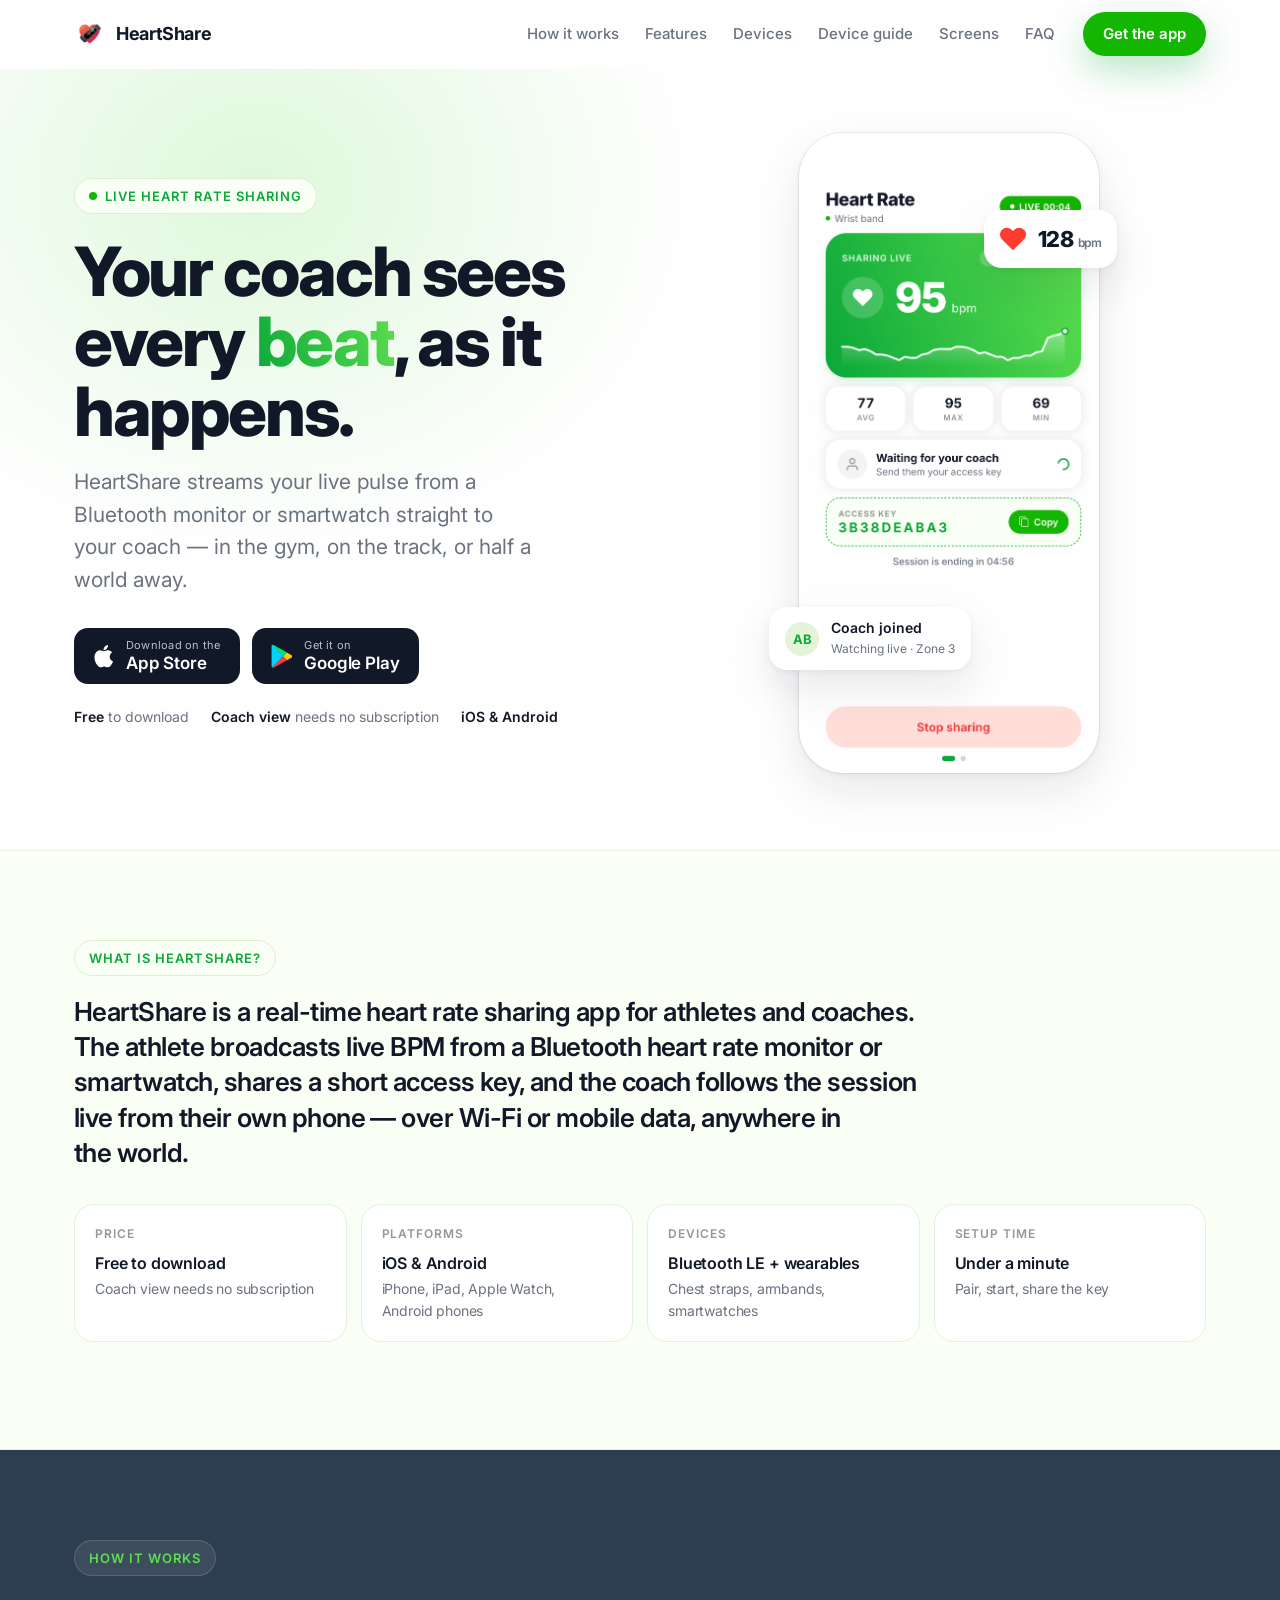
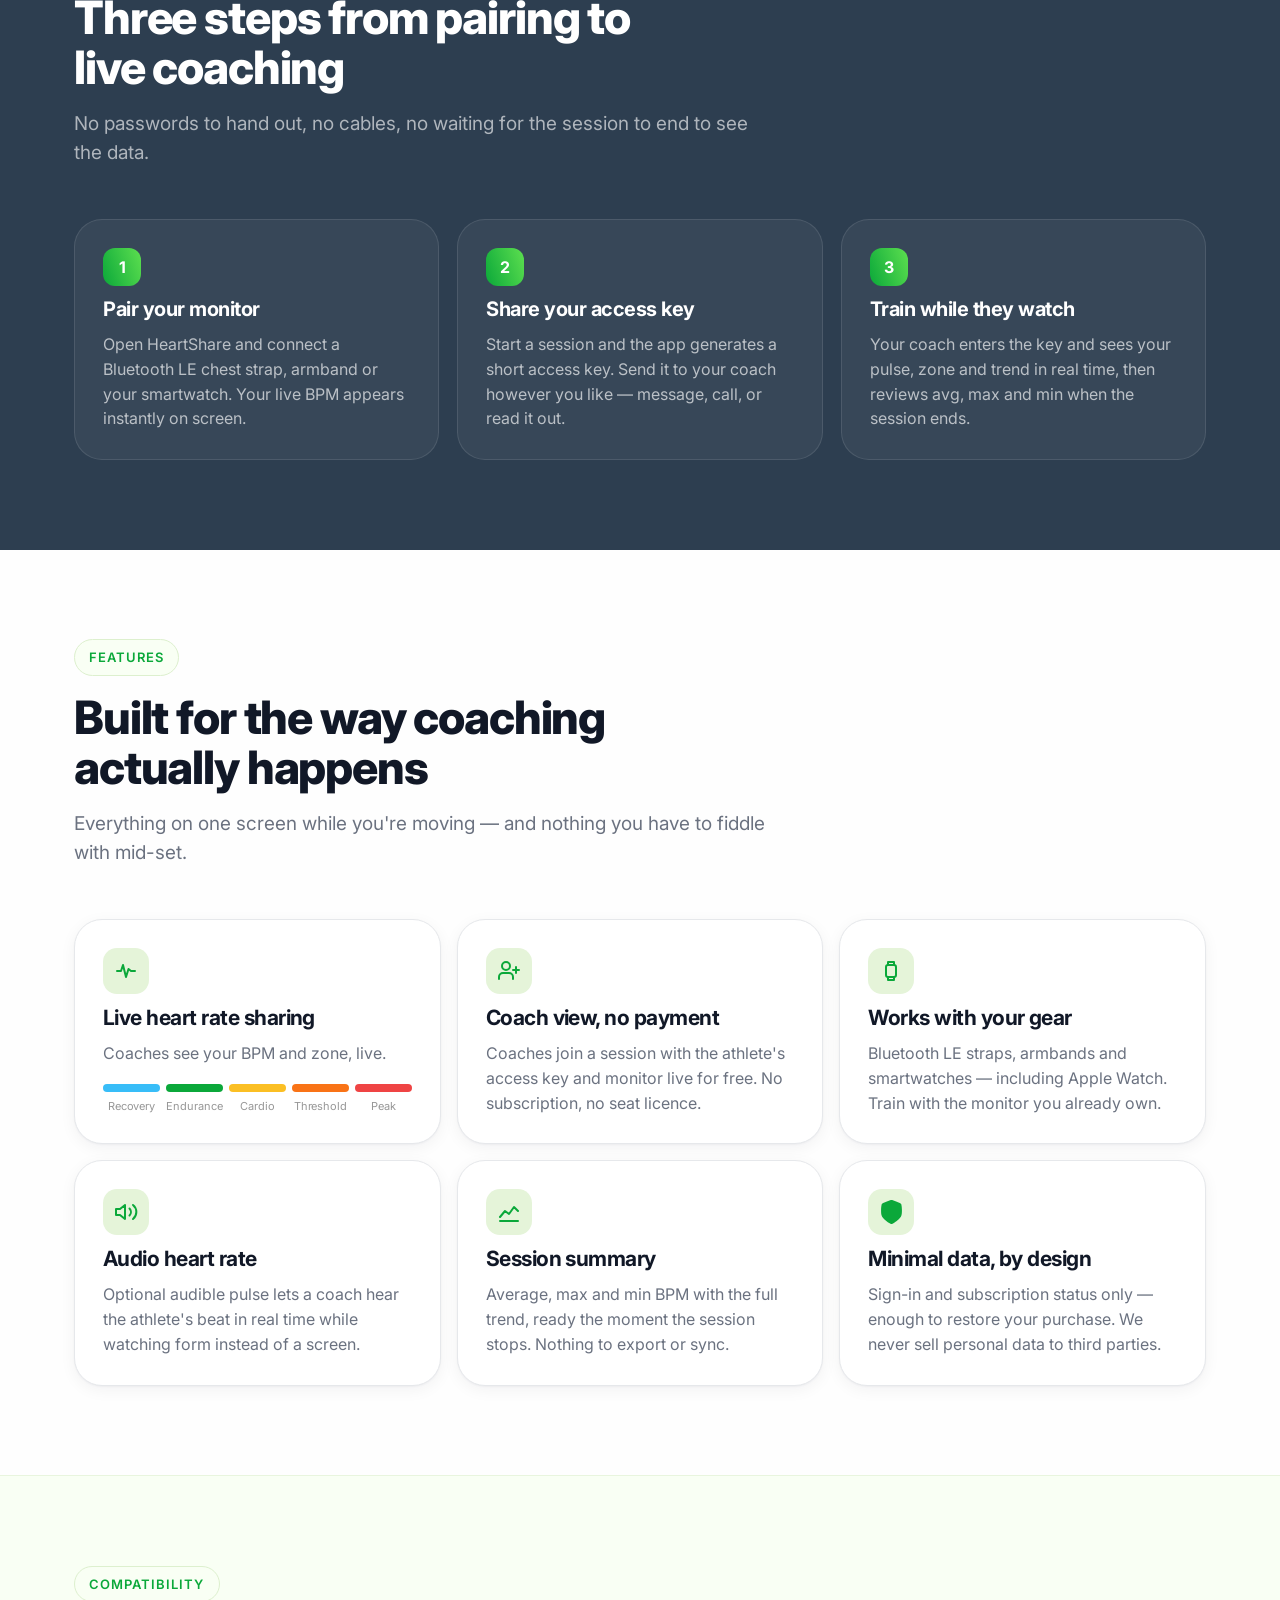
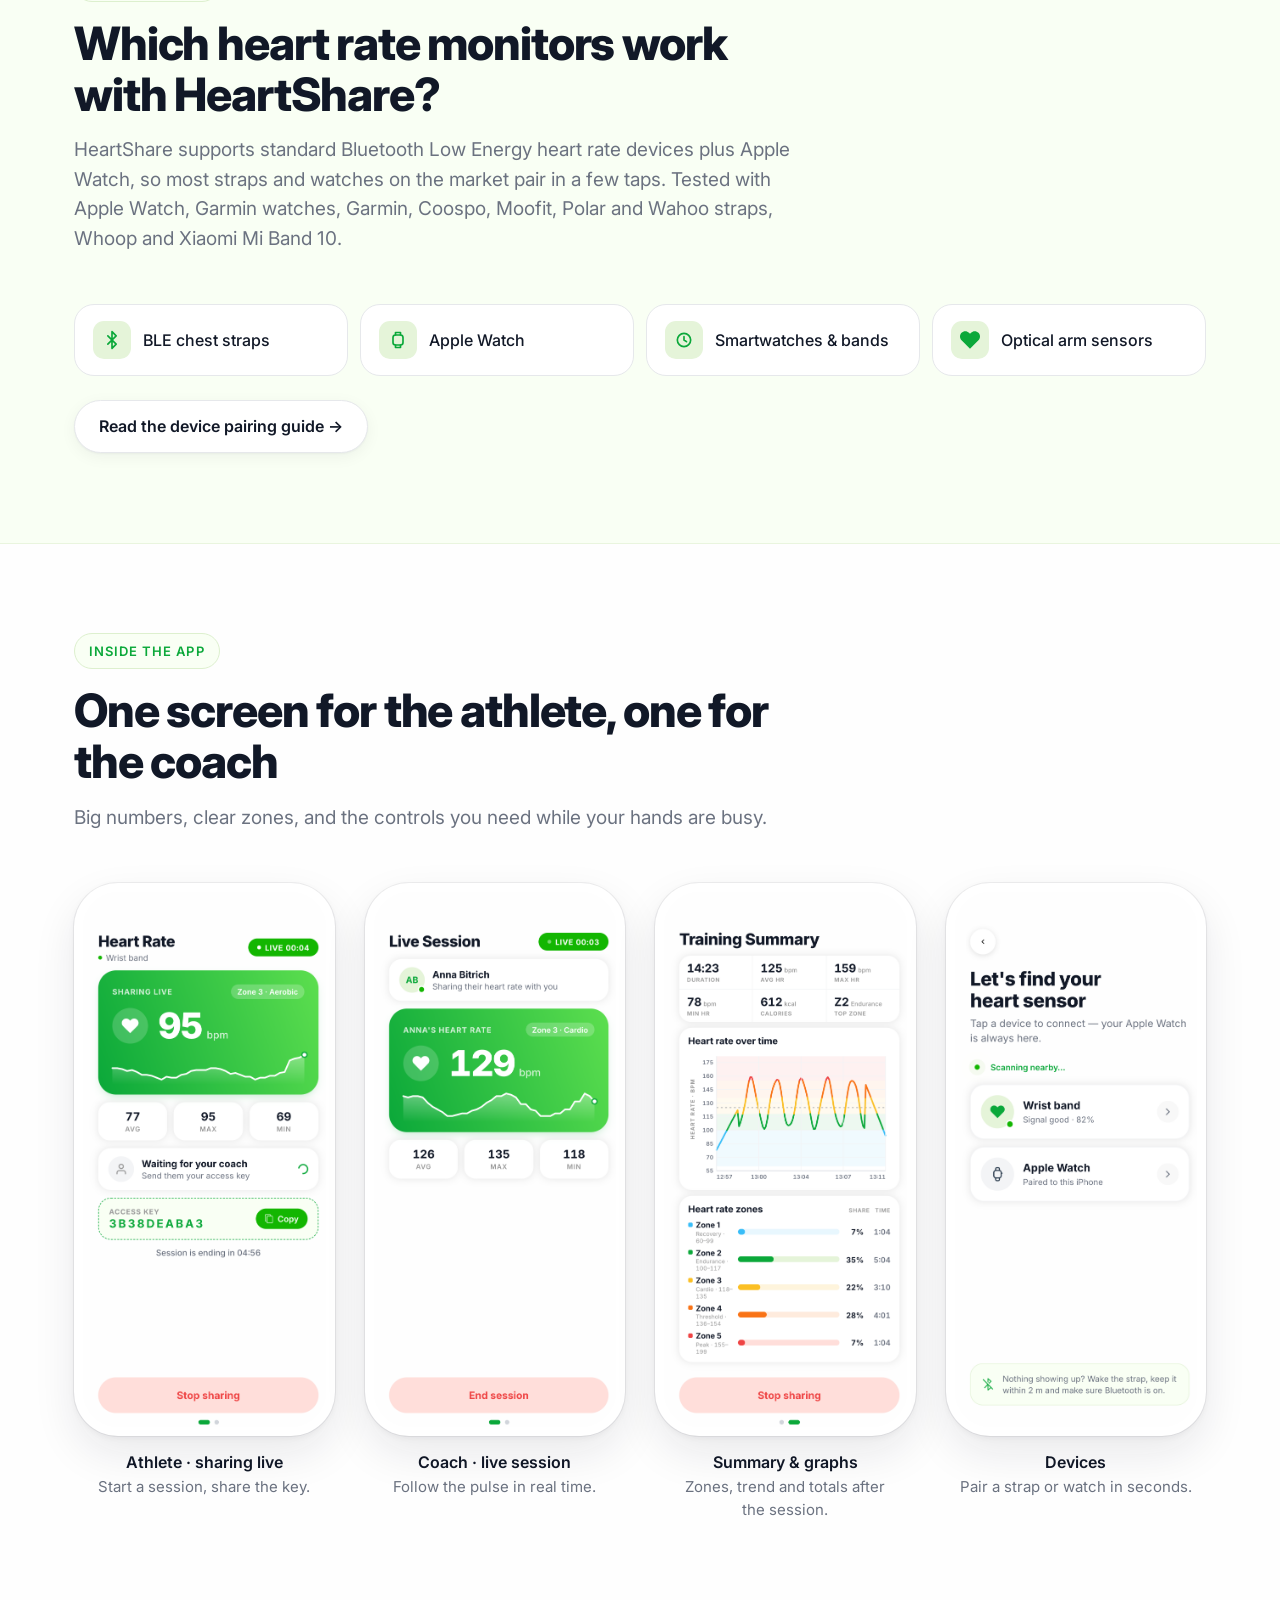
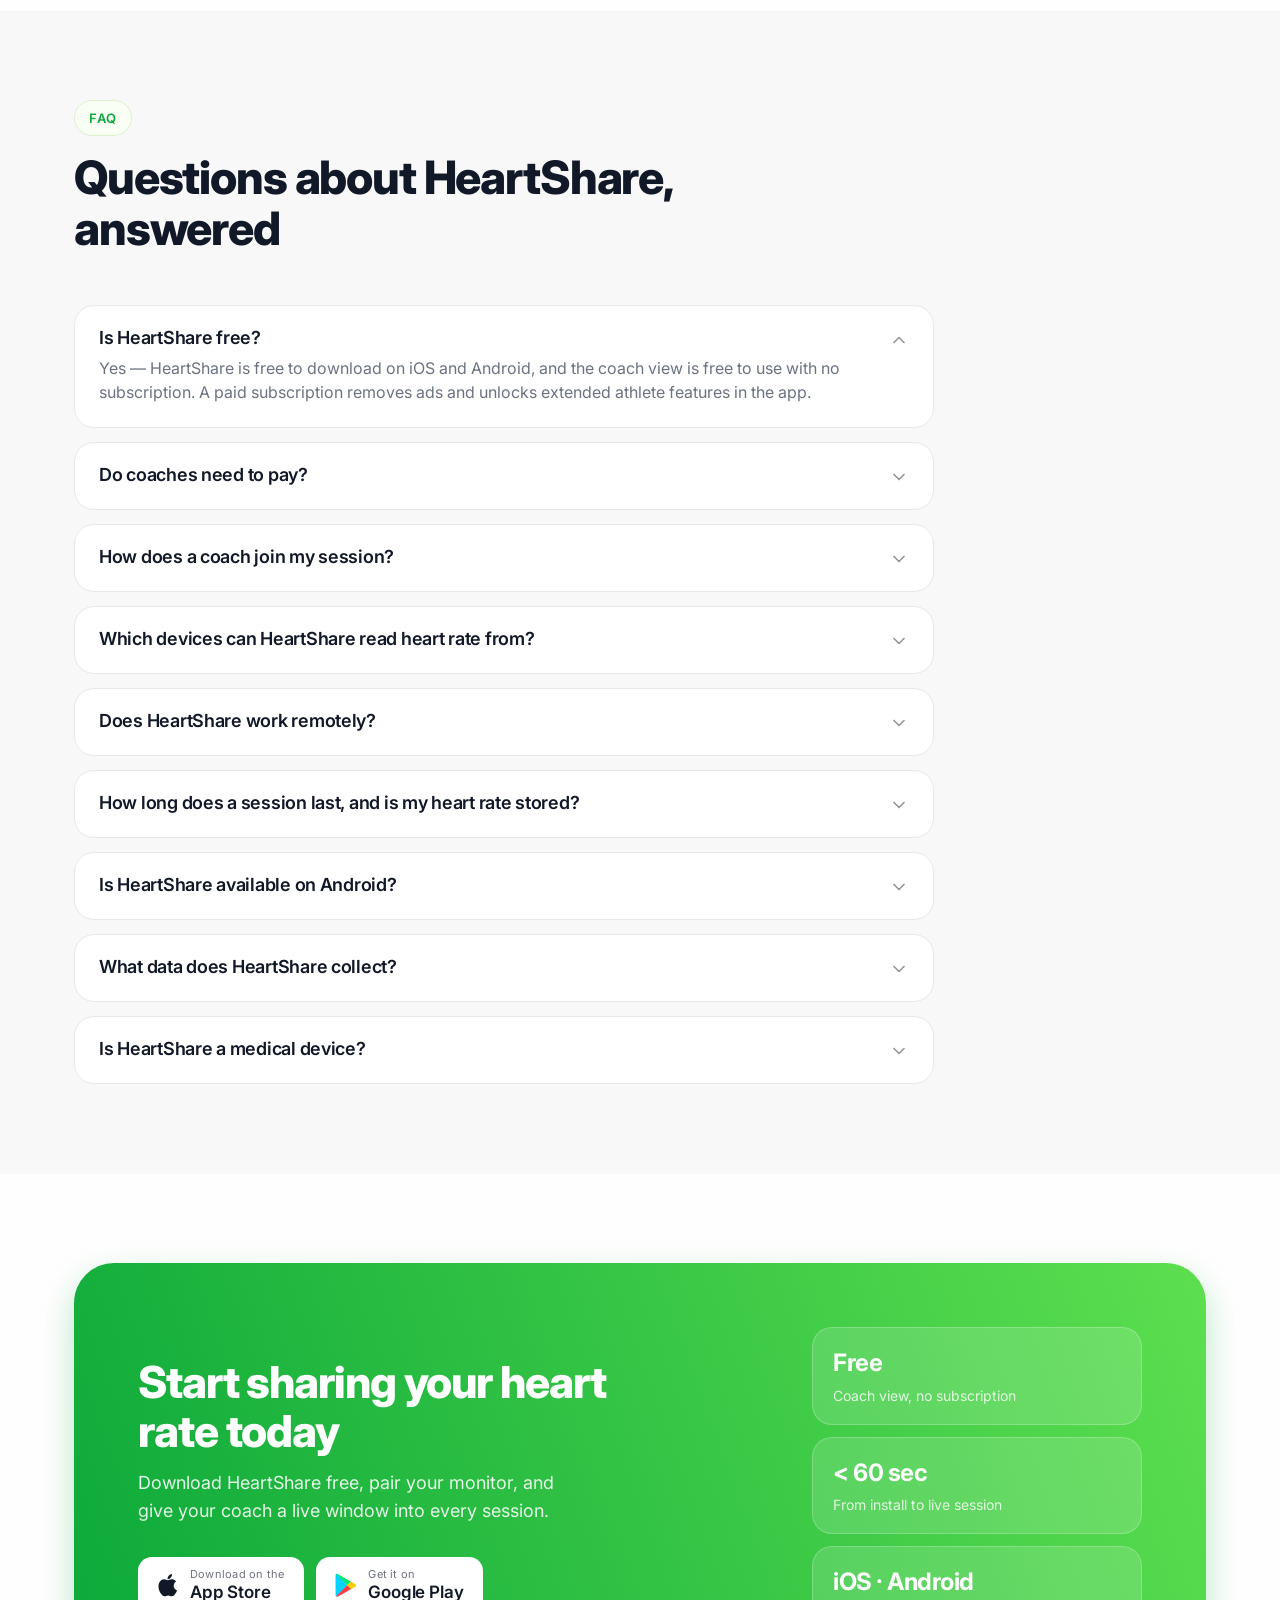
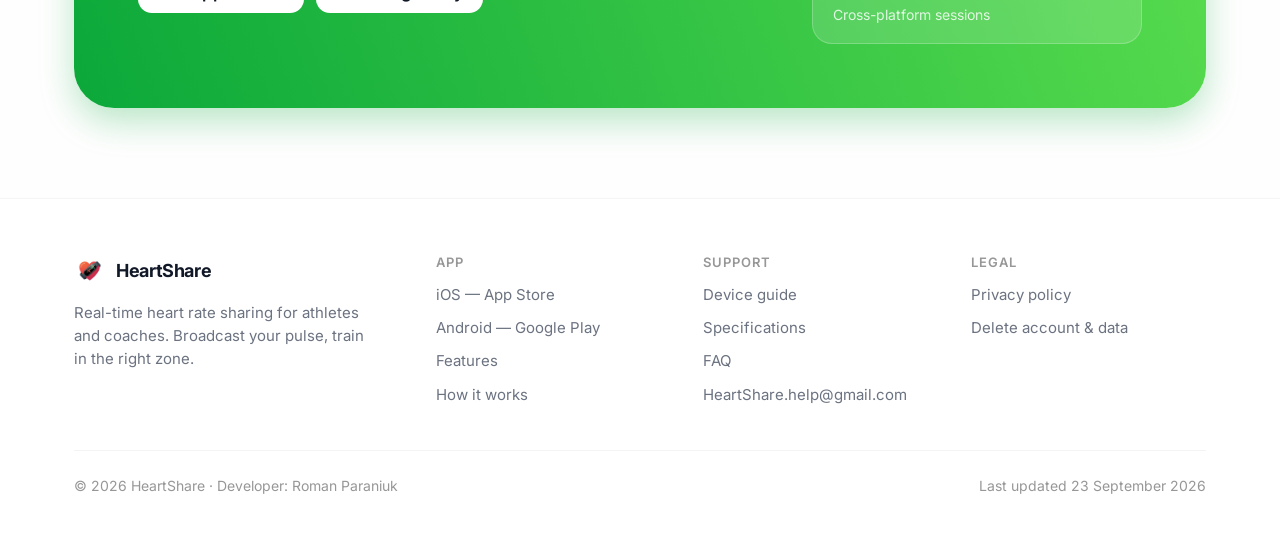
==== commit 3eac0d3b: "AEO quick fixes: consistent device list, remove coach-account claim, session facts on home page - Fi" ====
--- a/index.html
+++ b/index.html
@@ -51,7 +51,7 @@
 <h1 style="margin-top:22px">Your coach sees every <em>beat</em>, as it happens.</h1>
 <p class="lede">HeartShare streams your live pulse from a Bluetooth monitor or smartwatch straight to your coach — in the gym, on the track, or half a world away.</p>
 <div class="stores">
-<a class="store" href="https://apps.apple.com/ua/app/heartshare/id6759251996" aria-label="Download HeartShare on the App Store">
+<a class="store" href="https://apps.apple.com/app/id6759251996" aria-label="Download HeartShare on the App Store">
 <svg width="22" height="26" viewBox="0 0 24 28" fill="currentColor" aria-hidden="true"><path d="M19.3 14.9c0-3.1 2.5-4.6 2.6-4.7-1.4-2.1-3.6-2.4-4.4-2.4-1.9-.2-3.7 1.1-4.6 1.1-.9 0-2.4-1.1-4-1.1-2.1 0-4 1.2-5.1 3.1-2.2 3.8-.6 9.3 1.5 12.4 1.1 1.5 2.3 3.1 3.9 3.1 1.6-.1 2.2-1 4.1-1s2.5 1 4.1 1c1.7 0 2.8-1.5 3.8-3 1.2-1.7 1.7-3.4 1.7-3.5-.1 0-3.6-1.4-3.6-5zM16.2 5.8c.8-1 1.4-2.4 1.3-3.8-1.2.1-2.8.8-3.6 1.8-.8.9-1.5 2.4-1.3 3.8 1.4.1 2.8-.7 3.6-1.8z"/></svg>
 <div><span>Download on the</span><strong>App Store</strong></div>
 </a>
@@ -96,7 +96,7 @@
 <div class="sec-head">
 <span class="eyebrow">How it works</span>
 <h2>Three steps from pairing to live coaching</h2>
-<p>No accounts to hand out, no cables, no waiting for the session to end to see the data.</p>
+<p>No passwords to hand out, no cables, no waiting for the session to end to see the data.</p>
 </div>
 <div class="steps reveal">
 <div class="step"><div class="step-n">1</div><h3>Pair your monitor</h3><p>Open HeartShare and connect a Bluetooth LE chest strap, armband or your smartwatch. Your live BPM appears instantly on screen.</p></div>
@@ -154,7 +154,7 @@
 <div class="sec-head">
 <span class="eyebrow">Compatibility</span>
 <h2>Which heart rate monitors work with HeartShare?</h2>
-<p>HeartShare supports standard Bluetooth Low Energy heart rate devices plus Apple Watch, so most straps and watches on the market pair in a few taps.</p>
+<p>HeartShare supports standard Bluetooth Low Energy heart rate devices plus Apple Watch, so most straps and watches on the market pair in a few taps. Tested with Apple Watch, Garmin watches, Garmin, Coospo, Moofit, Polar and Wahoo straps, Whoop and Xiaomi Mi Band 10.</p>
 </div>
 <div class="device-list reveal">
 <div class="device"><span class="icon"><svg width="20" height="20" viewBox="0 0 24 24" fill="none" stroke="currentColor" stroke-width="2" stroke-linecap="round" stroke-linejoin="round"><path d="m7 7 10 10-5 5V2l5 5L7 17"/></svg></span>BLE chest straps</div>
@@ -191,10 +191,11 @@
 </div>
 <div class="faq reveal">
 <details class="qa" open><summary><h3>Is HeartShare free?</h3><svg class="chev" viewBox="0 0 24 24" fill="none" stroke="currentColor" stroke-width="2" stroke-linecap="round" stroke-linejoin="round" aria-hidden="true"><path d="m6 9 6 6 6-6"/></svg></summary><p>Yes — HeartShare is free to download on iOS and Android, and the coach view is free to use with no subscription. A paid subscription removes ads and unlocks extended athlete features in the app.</p></details>
-<details class="qa" open><summary><h3>Do coaches need to pay or create an account?</h3><svg class="chev" viewBox="0 0 24 24" fill="none" stroke="currentColor" stroke-width="2" stroke-linecap="round" stroke-linejoin="round" aria-hidden="true"><path d="m6 9 6 6 6-6"/></svg></summary><p>No. A coach only needs the athlete's access key. They enter it in the app and start watching the live session — no subscription is required for coach view.</p></details>
-<details class="qa" open><summary><h3>How does a coach join my session?</h3><svg class="chev" viewBox="0 0 24 24" fill="none" stroke="currentColor" stroke-width="2" stroke-linecap="round" stroke-linejoin="round" aria-hidden="true"><path d="m6 9 6 6 6-6"/></svg></summary><p>Start sharing in the app, then send the generated access key to your coach. They open HeartShare, choose the coach role, enter the key and your live heart rate appears on their screen.</p></details>
-<details class="qa" open><summary><h3>Which devices can HeartShare read heart rate from?</h3><svg class="chev" viewBox="0 0 24 24" fill="none" stroke="currentColor" stroke-width="2" stroke-linecap="round" stroke-linejoin="round" aria-hidden="true"><path d="m6 9 6 6 6-6"/></svg></summary><p>Any standard Bluetooth Low Energy heart rate monitor — chest straps, armbands and compatible smartwatches — plus Apple Watch on iOS. The pairing guide lists step-by-step instructions per device.</p></details>
+<details class="qa" open><summary><h3>Do coaches need to pay?</h3><svg class="chev" viewBox="0 0 24 24" fill="none" stroke="currentColor" stroke-width="2" stroke-linecap="round" stroke-linejoin="round" aria-hidden="true"><path d="m6 9 6 6 6-6"/></svg></summary><p>No. The coach view is free — no subscription is required. The coach enters the athlete's access key in the app and starts watching the live session.</p></details>
+<details class="qa" open><summary><h3>How does a coach join my session?</h3><svg class="chev" viewBox="0 0 24 24" fill="none" stroke="currentColor" stroke-width="2" stroke-linecap="round" stroke-linejoin="round" aria-hidden="true"><path d="m6 9 6 6 6-6"/></svg></summary><p>Start sharing in the app, then send the generated 10-character access key to your coach. They open HeartShare, choose the coach role, enter the key and your live heart rate appears on their screen.</p></details>
+<details class="qa" open><summary><h3>Which devices can HeartShare read heart rate from?</h3><svg class="chev" viewBox="0 0 24 24" fill="none" stroke="currentColor" stroke-width="2" stroke-linecap="round" stroke-linejoin="round" aria-hidden="true"><path d="m6 9 6 6 6-6"/></svg></summary><p>Any standard Bluetooth Low Energy heart rate monitor — chest straps, armbands and compatible smartwatches — plus Apple Watch on iOS. Tested with Apple Watch, Garmin watches, Garmin, Coospo, Moofit, Polar and Wahoo straps, Whoop and Xiaomi Mi Band 10. The pairing guide lists step-by-step instructions per device.</p></details>
 <details class="qa" open><summary><h3>Does HeartShare work remotely?</h3><svg class="chev" viewBox="0 0 24 24" fill="none" stroke="currentColor" stroke-width="2" stroke-linecap="round" stroke-linejoin="round" aria-hidden="true"><path d="m6 9 6 6 6-6"/></svg></summary><p>Yes. Sharing runs over Wi-Fi or mobile data, so your coach can follow the session from another gym, another city or another country.</p></details>
+<details class="qa" open><summary><h3>How long does a session last, and is my heart rate stored?</h3><svg class="chev" viewBox="0 0 24 24" fill="none" stroke="currentColor" stroke-width="2" stroke-linecap="round" stroke-linejoin="round" aria-hidden="true"><path d="m6 9 6 6 6-6"/></svg></summary><p>A session runs until the athlete stops it, or ends automatically after 2 hours. Heart rate is processed only during the session — it is not stored after the session ends and is never used for advertising or marketing.</p></details>
 <details class="qa" open><summary><h3>Is HeartShare available on Android?</h3><svg class="chev" viewBox="0 0 24 24" fill="none" stroke="currentColor" stroke-width="2" stroke-linecap="round" stroke-linejoin="round" aria-hidden="true"><path d="m6 9 6 6 6-6"/></svg></summary><p>Yes. HeartShare is on Google Play for Android phones, alongside the iOS version on the App Store. Athletes and coaches can be on different platforms in the same session.</p></details>
 <details class="qa" open><summary><h3>What data does HeartShare collect?</h3><svg class="chev" viewBox="0 0 24 24" fill="none" stroke="currentColor" stroke-width="2" stroke-linecap="round" stroke-linejoin="round" aria-hidden="true"><path d="m6 9 6 6 6-6"/></svg></summary><p>Minimal data: your email or sign-in identifier, and subscription status so purchases can be restored across devices. The free version shows ads via AdMob, which may collect device identifiers.</p><p>We do not sell personal data to third parties. You can <a href="delete-account.html">delete your account and data</a> at any time.</p></details>
 <details class="qa" open><summary><h3>Is HeartShare a medical device?</h3><svg class="chev" viewBox="0 0 24 24" fill="none" stroke="currentColor" stroke-width="2" stroke-linecap="round" stroke-linejoin="round" aria-hidden="true"><path d="m6 9 6 6 6-6"/></svg></summary><p>No. HeartShare is a training and fitness tool for sharing heart rate data between athletes and coaches. It is not intended for diagnosis or medical monitoring.</p></details>
@@ -209,7 +210,7 @@
 <h2>Start sharing your heart rate today</h2>
 <p>Download HeartShare free, pair your monitor, and give your coach a live window into every session.</p>
 <div class="stores">
-<a class="store" href="https://apps.apple.com/ua/app/heartshare/id6759251996" aria-label="Download HeartShare on the App Store">
+<a class="store" href="https://apps.apple.com/app/id6759251996" aria-label="Download HeartShare on the App Store">
 <svg width="22" height="26" viewBox="0 0 24 28" fill="currentColor" aria-hidden="true"><path d="M19.3 14.9c0-3.1 2.5-4.6 2.6-4.7-1.4-2.1-3.6-2.4-4.4-2.4-1.9-.2-3.7 1.1-4.6 1.1-.9 0-2.4-1.1-4-1.1-2.1 0-4 1.2-5.1 3.1-2.2 3.8-.6 9.3 1.5 12.4 1.1 1.5 2.3 3.1 3.9 3.1 1.6-.1 2.2-1 4.1-1s2.5 1 4.1 1c1.7 0 2.8-1.5 3.8-3 1.2-1.7 1.7-3.4 1.7-3.5-.1 0-3.6-1.4-3.6-5zM16.2 5.8c.8-1 1.4-2.4 1.3-3.8-1.2.1-2.8.8-3.6 1.8-.8.9-1.5 2.4-1.3 3.8 1.4.1 2.8-.7 3.6-1.8z"/></svg>
 <div><span>Download on the</span><strong>App Store</strong></div>
 </a>
@@ -236,13 +237,13 @@
 <a class="brand" href="/"><img src="img/app-icon.png" alt="">HeartShare</a>
 <p style="color:var(--ink-2);margin-top:14px;max-width:34ch">Real-time heart rate sharing for athletes and coaches. Broadcast your pulse, train in the right zone.</p>
 </div>
-<div><h4>App</h4><div class="foot-links"><a href="https://apps.apple.com/ua/app/heartshare/id6759251996">iOS — App Store</a><a href="https://play.google.com/store/apps/details?id=com.rkh.heartshare">Android — Google Play</a><a href="#features">Features</a><a href="#how">How it works</a></div></div>
+<div><h4>App</h4><div class="foot-links"><a href="https://apps.apple.com/app/id6759251996">iOS — App Store</a><a href="https://play.google.com/store/apps/details?id=com.rkh.heartshare">Android — Google Play</a><a href="#features">Features</a><a href="#how">How it works</a></div></div>
 <div><h4>Support</h4><div class="foot-links"><a href="connect-device.html">Device guide</a><a href="specs.html">Specifications</a><a href="#faq">FAQ</a><a href="mailto:HeartShare.help@gmail.com">HeartShare.help@gmail.com</a></div></div>
 <div><h4>Legal</h4><div class="foot-links"><a href="privacy.html">Privacy policy</a><a href="delete-account.html">Delete account &amp; data</a></div></div>
 </div>
 <div class="foot-bottom">
 <span>© 2026 HeartShare · Developer: Roman Paraniuk</span>
-<span>Last updated <time datetime="2026-09-22">22 September 2026</time></span>
+<span>Last updated <time datetime="2026-09-23">23 September 2026</time></span>
 </div>
 </div>
 </footer>
@@ -250,12 +251,12 @@
 <script type="application/ld+json">
 {"@context":"https://schema.org","@graph":[
 {"@type":"WebSite","@id":"https://heartshare-app.github.io/#website","url":"https://heartshare-app.github.io/","name":"HeartShare","description":"Real-time heart rate sharing app for athletes and coaches.","publisher":{"@id":"https://heartshare-app.github.io/#org"},"inLanguage":"en"},
-{"@type":"Organization","@id":"https://heartshare-app.github.io/#org","name":"HeartShare","url":"https://heartshare-app.github.io/","logo":{"@type":"ImageObject","@id":"https://heartshare-app.github.io/#logo","url":"https://heartshare-app.github.io/img/app-icon.png","width":1280,"height":1280},"email":"HeartShare.help@gmail.com","founder":{"@type":"Person","@id":"https://heartshare-app.github.io/#roman","name":"Roman Paraniuk"},"sameAs":["https://apps.apple.com/ua/app/heartshare/id6759251996","https://play.google.com/store/apps/details?id=com.rkh.heartshare"],"contactPoint":{"@type":"ContactPoint","contactType":"customer support","email":"HeartShare.help@gmail.com","availableLanguage":"English"}},
+{"@type":"Organization","@id":"https://heartshare-app.github.io/#org","name":"HeartShare","url":"https://heartshare-app.github.io/","logo":{"@type":"ImageObject","@id":"https://heartshare-app.github.io/#logo","url":"https://heartshare-app.github.io/img/app-icon.png","width":1280,"height":1280},"email":"HeartShare.help@gmail.com","founder":{"@type":"Person","@id":"https://heartshare-app.github.io/#roman","name":"Roman Paraniuk"},"sameAs":["https://apps.apple.com/app/id6759251996","https://play.google.com/store/apps/details?id=com.rkh.heartshare"],"contactPoint":{"@type":"ContactPoint","contactType":"customer support","email":"HeartShare.help@gmail.com","availableLanguage":"English"}},
 {"@type":"ImageObject","@id":"https://heartshare-app.github.io/#ogimage","url":"https://heartshare-app.github.io/img/og-image.jpg","width":1200,"height":630,"caption":"HeartShare — your coach sees every beat, live"},
-{"@type":"WebPage","@id":"https://heartshare-app.github.io/#webpage","url":"https://heartshare-app.github.io/","name":"HeartShare — Share Live Heart Rate With Your Coach","description":"HeartShare streams your live heart rate from a Bluetooth monitor or smartwatch to your coach in real time. Athletes share with one access key; coaches watch free, no subscription. Free on iOS and Android.","isPartOf":{"@id":"https://heartshare-app.github.io/#website"},"inLanguage":"en","datePublished":"2026-02-11","dateModified":"2026-09-22","primaryImageOfPage":{"@id":"https://heartshare-app.github.io/#ogimage"},"publisher":{"@id":"https://heartshare-app.github.io/#org"},"about":[{"@id":"https://heartshare-app.github.io/#ios"},{"@id":"https://heartshare-app.github.io/#android"}],"mainEntity":{"@id":"https://heartshare-app.github.io/#ios"}},
-{"@type":"MobileApplication","@id":"https://heartshare-app.github.io/#ios","name":"HeartShare Live Heart Rate BPM","applicationCategory":"HealthApplication","applicationSubCategory":"Fitness","operatingSystem":"iOS 18.6 or later","url":"https://apps.apple.com/ua/app/heartshare/id6759251996","installUrl":"https://apps.apple.com/ua/app/heartshare/id6759251996","author":{"@id":"https://heartshare-app.github.io/#org"},"description":"Share your live heart rate with a coach in real time from a Bluetooth heart rate monitor or Apple Watch. Coaches join with an access key and monitor free.","offers":[{"@type":"Offer","name":"Free","price":"0","priceCurrency":"USD","description":"Free to download; the coach view needs no subscription"},{"@type":"Offer","name":"HeartShare Pro","category":"In-app subscription","description":"Optional in-app subscription (monthly, yearly or lifetime) that removes ads and unlocks extended athlete features. Prices vary by country and are shown in local currency in the App Store and Google Play.","availability":"https://schema.org/InStock"}],"featureList":["Live heart rate sharing","Free coach view with access key","Bluetooth LE and Apple Watch support","Heart rate zones","Audio heart rate","Session summary with avg, max and min BPM"],"screenshot":["https://heartshare-app.github.io/img/shot-sharing.png","https://heartshare-app.github.io/img/shot-coach.png","https://heartshare-app.github.io/img/shot-summary.png","https://heartshare-app.github.io/img/shot-device.png"],"alternateName":"HeartShare","softwareVersion":"1.2.0","dateModified":"2026-09-21","contentRating":"4+","inLanguage":"en","isAccessibleForFree":true},
+{"@type":"WebPage","@id":"https://heartshare-app.github.io/#webpage","url":"https://heartshare-app.github.io/","name":"HeartShare — Share Live Heart Rate With Your Coach","description":"HeartShare streams your live heart rate from a Bluetooth monitor or smartwatch to your coach in real time. Athletes share with one access key; coaches watch free, no subscription. Free on iOS and Android.","isPartOf":{"@id":"https://heartshare-app.github.io/#website"},"inLanguage":"en","datePublished":"2026-02-11","dateModified":"2026-09-23","primaryImageOfPage":{"@id":"https://heartshare-app.github.io/#ogimage"},"publisher":{"@id":"https://heartshare-app.github.io/#org"},"about":[{"@id":"https://heartshare-app.github.io/#ios"},{"@id":"https://heartshare-app.github.io/#android"}],"mainEntity":{"@id":"https://heartshare-app.github.io/#ios"}},
+{"@type":"MobileApplication","@id":"https://heartshare-app.github.io/#ios","name":"HeartShare Live Heart Rate BPM","applicationCategory":"HealthApplication","applicationSubCategory":"Fitness","operatingSystem":"iOS 18.6 or later","url":"https://apps.apple.com/app/id6759251996","installUrl":"https://apps.apple.com/app/id6759251996","author":{"@id":"https://heartshare-app.github.io/#org"},"description":"Share your live heart rate with a coach in real time from a Bluetooth heart rate monitor or Apple Watch. Coaches join with an access key and monitor free.","offers":[{"@type":"Offer","name":"Free","price":"0","priceCurrency":"USD","description":"Free to download; the coach view needs no subscription"},{"@type":"Offer","name":"HeartShare Pro","category":"In-app subscription","description":"Optional in-app subscription (monthly, yearly or lifetime) that removes ads and unlocks extended athlete features. Prices vary by country and are shown in local currency in the App Store and Google Play.","availability":"https://schema.org/InStock"}],"featureList":["Live heart rate sharing","Free coach view with access key","Bluetooth LE and Apple Watch support","Heart rate zones","Audio heart rate","Session summary with avg, max and min BPM"],"screenshot":["https://heartshare-app.github.io/img/shot-sharing.png","https://heartshare-app.github.io/img/shot-coach.png","https://heartshare-app.github.io/img/shot-summary.png","https://heartshare-app.github.io/img/shot-device.png"],"alternateName":"HeartShare","softwareVersion":"1.2.0","dateModified":"2026-09-21","contentRating":"4+","inLanguage":"en","isAccessibleForFree":true},
 {"@type":"MobileApplication","@id":"https://heartshare-app.github.io/#android","name":"HeartShare — Live Heart Rate BPM","applicationCategory":"HealthApplication","applicationSubCategory":"Fitness","operatingSystem":"Android 7.0 or later","url":"https://play.google.com/store/apps/details?id=com.rkh.heartshare","installUrl":"https://play.google.com/store/apps/details?id=com.rkh.heartshare","author":{"@id":"https://heartshare-app.github.io/#org"},"description":"Live heart rate monitor and sharing app for Android. Stream your pulse from a BLE monitor or smartwatch to your coach in real time.","offers":[{"@type":"Offer","name":"Free","price":"0","priceCurrency":"USD","description":"Free to download; the coach view needs no subscription"},{"@type":"Offer","name":"HeartShare Pro","category":"In-app subscription","description":"Optional in-app subscription (monthly, yearly or lifetime) that removes ads and unlocks extended athlete features. Prices vary by country and are shown in local currency in the App Store and Google Play.","availability":"https://schema.org/InStock"}],"alternateName":"HeartShare","softwareVersion":"1.2","dateModified":"2026-09-16","contentRating":"Rated for 3+","inLanguage":"en","isAccessibleForFree":true,"featureList":["Live heart rate sharing","Free coach view with access key","Bluetooth LE and Apple Watch support","Heart rate zones","Audio heart rate","Session summary with avg, max and min BPM"],"screenshot":["https://heartshare-app.github.io/img/shot-sharing.png","https://heartshare-app.github.io/img/shot-coach.png","https://heartshare-app.github.io/img/shot-summary.png","https://heartshare-app.github.io/img/shot-device.png"]},
-{"@type":"FAQPage","@id":"https://heartshare-app.github.io/#faq","mainEntity":[{"@type":"Question","name":"Is HeartShare free?","acceptedAnswer":{"@type":"Answer","text":"Yes — HeartShare is free to download on iOS and Android, and the coach view is free to use with no subscription. A paid subscription removes ads and unlocks extended athlete features in the app."}},{"@type":"Question","name":"Do coaches need to pay or create an account?","acceptedAnswer":{"@type":"Answer","text":"No. A coach only needs the athlete's access key. They enter it in the app and start watching the live session — no subscription is required for coach view."}},{"@type":"Question","name":"How does a coach join my session?","acceptedAnswer":{"@type":"Answer","text":"Start sharing in the app, then send the generated access key to your coach. They open HeartShare, choose the coach role, enter the key and your live heart rate appears on their screen."}},{"@type":"Question","name":"Which devices can HeartShare read heart rate from?","acceptedAnswer":{"@type":"Answer","text":"Any standard Bluetooth Low Energy heart rate monitor — chest straps, armbands and compatible smartwatches — plus Apple Watch on iOS. The pairing guide lists step-by-step instructions per device."}},{"@type":"Question","name":"Does HeartShare work remotely?","acceptedAnswer":{"@type":"Answer","text":"Yes. Sharing runs over Wi-Fi or mobile data, so your coach can follow the session from another gym, another city or another country."}},{"@type":"Question","name":"Is HeartShare available on Android?","acceptedAnswer":{"@type":"Answer","text":"Yes. HeartShare is on Google Play for Android phones, alongside the iOS version on the App Store. Athletes and coaches can be on different platforms in the same session."}},{"@type":"Question","name":"What data does HeartShare collect?","acceptedAnswer":{"@type":"Answer","text":"Minimal data: your email or sign-in identifier, and subscription status so purchases can be restored across devices. The free version shows ads via AdMob, which may collect device identifiers.We do not sell personal data to third parties. You can delete your account and data at any time."}},{"@type":"Question","name":"Is HeartShare a medical device?","acceptedAnswer":{"@type":"Answer","text":"No. HeartShare is a training and fitness tool for sharing heart rate data between athletes and coaches. It is not intended for diagnosis or medical monitoring."}}]},
+{"@type":"FAQPage","@id":"https://heartshare-app.github.io/#faq","mainEntity":[{"@type":"Question","name":"Is HeartShare free?","acceptedAnswer":{"@type":"Answer","text":"Yes — HeartShare is free to download on iOS and Android, and the coach view is free to use with no subscription. A paid subscription removes ads and unlocks extended athlete features in the app."}},{"@type":"Question","name":"Do coaches need to pay?","acceptedAnswer":{"@type":"Answer","text":"No. The coach view is free — no subscription is required. The coach enters the athlete's access key in the app and starts watching the live session."}},{"@type":"Question","name":"How does a coach join my session?","acceptedAnswer":{"@type":"Answer","text":"Start sharing in the app, then send the generated 10-character access key to your coach. They open HeartShare, choose the coach role, enter the key and your live heart rate appears on their screen."}},{"@type":"Question","name":"Which devices can HeartShare read heart rate from?","acceptedAnswer":{"@type":"Answer","text":"Any standard Bluetooth Low Energy heart rate monitor — chest straps, armbands and compatible smartwatches — plus Apple Watch on iOS. Tested with Apple Watch, Garmin watches, Garmin, Coospo, Moofit, Polar and Wahoo straps, Whoop and Xiaomi Mi Band 10. The pairing guide lists step-by-step instructions per device."}},{"@type":"Question","name":"Does HeartShare work remotely?","acceptedAnswer":{"@type":"Answer","text":"Yes. Sharing runs over Wi-Fi or mobile data, so your coach can follow the session from another gym, another city or another country."}},{"@type":"Question","name":"How long does a session last, and is my heart rate stored?","acceptedAnswer":{"@type":"Answer","text":"A session runs until the athlete stops it, or ends automatically after 2 hours. Heart rate is processed only during the session — it is not stored after the session ends and is never used for advertising or marketing."}},{"@type":"Question","name":"Is HeartShare available on Android?","acceptedAnswer":{"@type":"Answer","text":"Yes. HeartShare is on Google Play for Android phones, alongside the iOS version on the App Store. Athletes and coaches can be on different platforms in the same session."}},{"@type":"Question","name":"What data does HeartShare collect?","acceptedAnswer":{"@type":"Answer","text":"Minimal data: your email or sign-in identifier, and subscription status so purchases can be restored across devices. The free version shows ads via AdMob, which may collect device identifiers. We do not sell personal data to third parties. You can delete your account and data at any time."}},{"@type":"Question","name":"Is HeartShare a medical device?","acceptedAnswer":{"@type":"Answer","text":"No. HeartShare is a training and fitness tool for sharing heart rate data between athletes and coaches. It is not intended for diagnosis or medical monitoring."}}]},
 {"@type":"HowTo","@id":"https://heartshare-app.github.io/#howto","name":"How to share your heart rate with a coach using HeartShare","totalTime":"PT1M","step":[{"@type":"HowToStep","position":1,"name":"Pair your monitor","text":"Open HeartShare and connect a Bluetooth LE chest strap, armband or smartwatch. Your live BPM appears on screen."},{"@type":"HowToStep","position":2,"name":"Share your access key","text":"Start a session and send the generated access key to your coach."},{"@type":"HowToStep","position":3,"name":"Train while they watch","text":"Your coach enters the key and follows your pulse, zone and trend live, then reviews avg, max and min when the session ends."}]}
 ]}
 </script>
